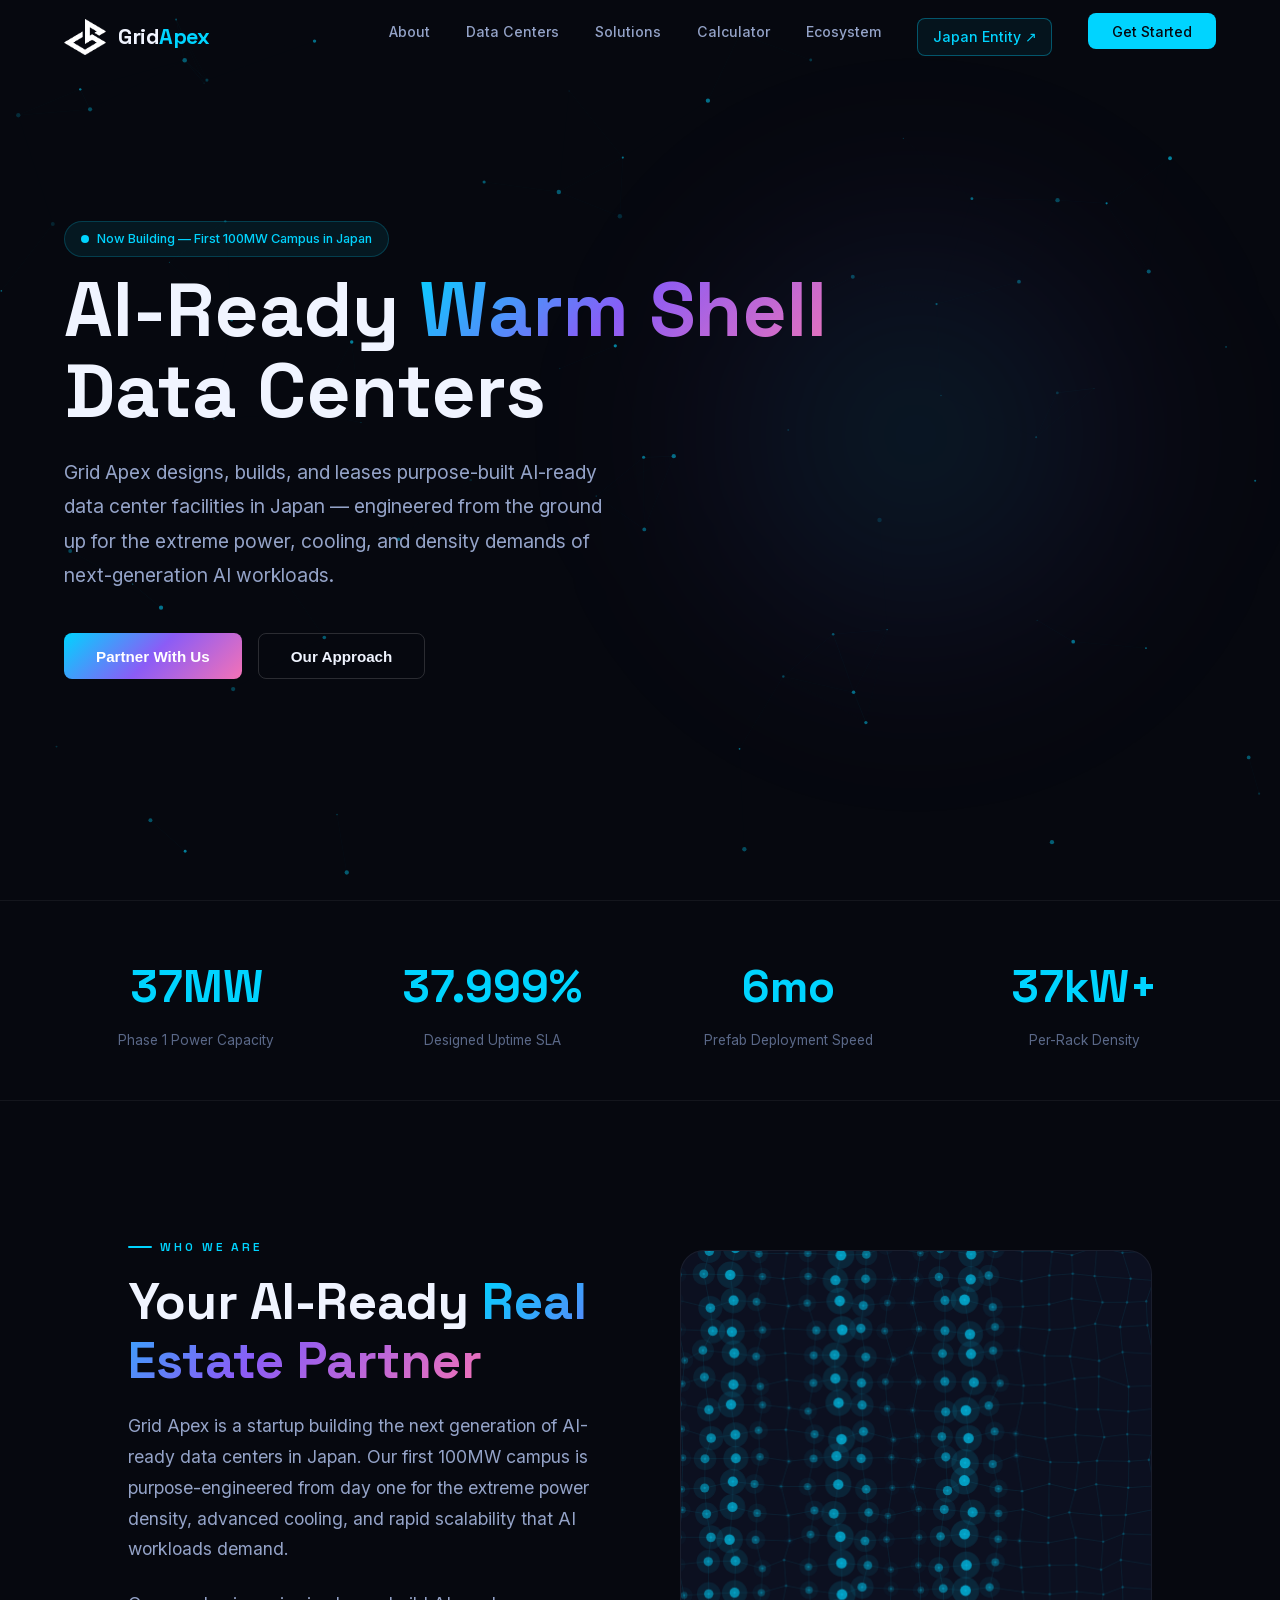
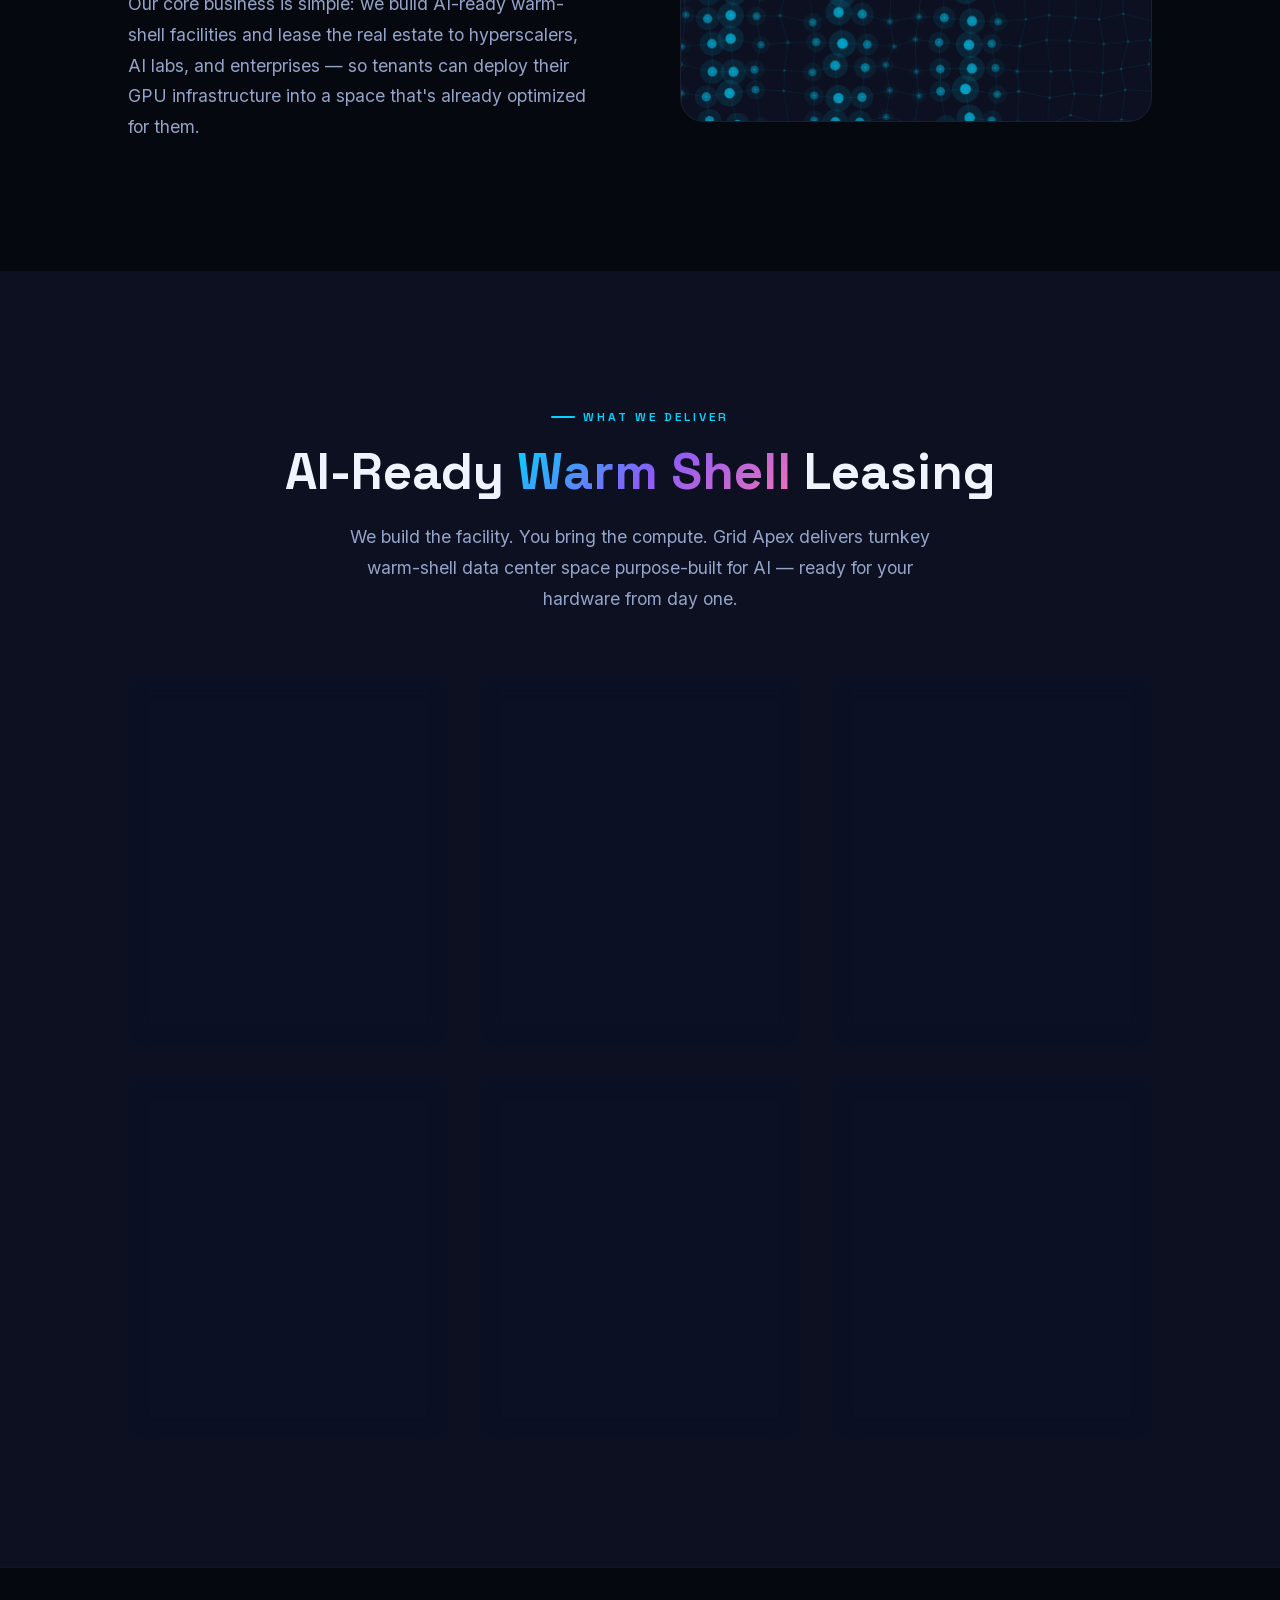
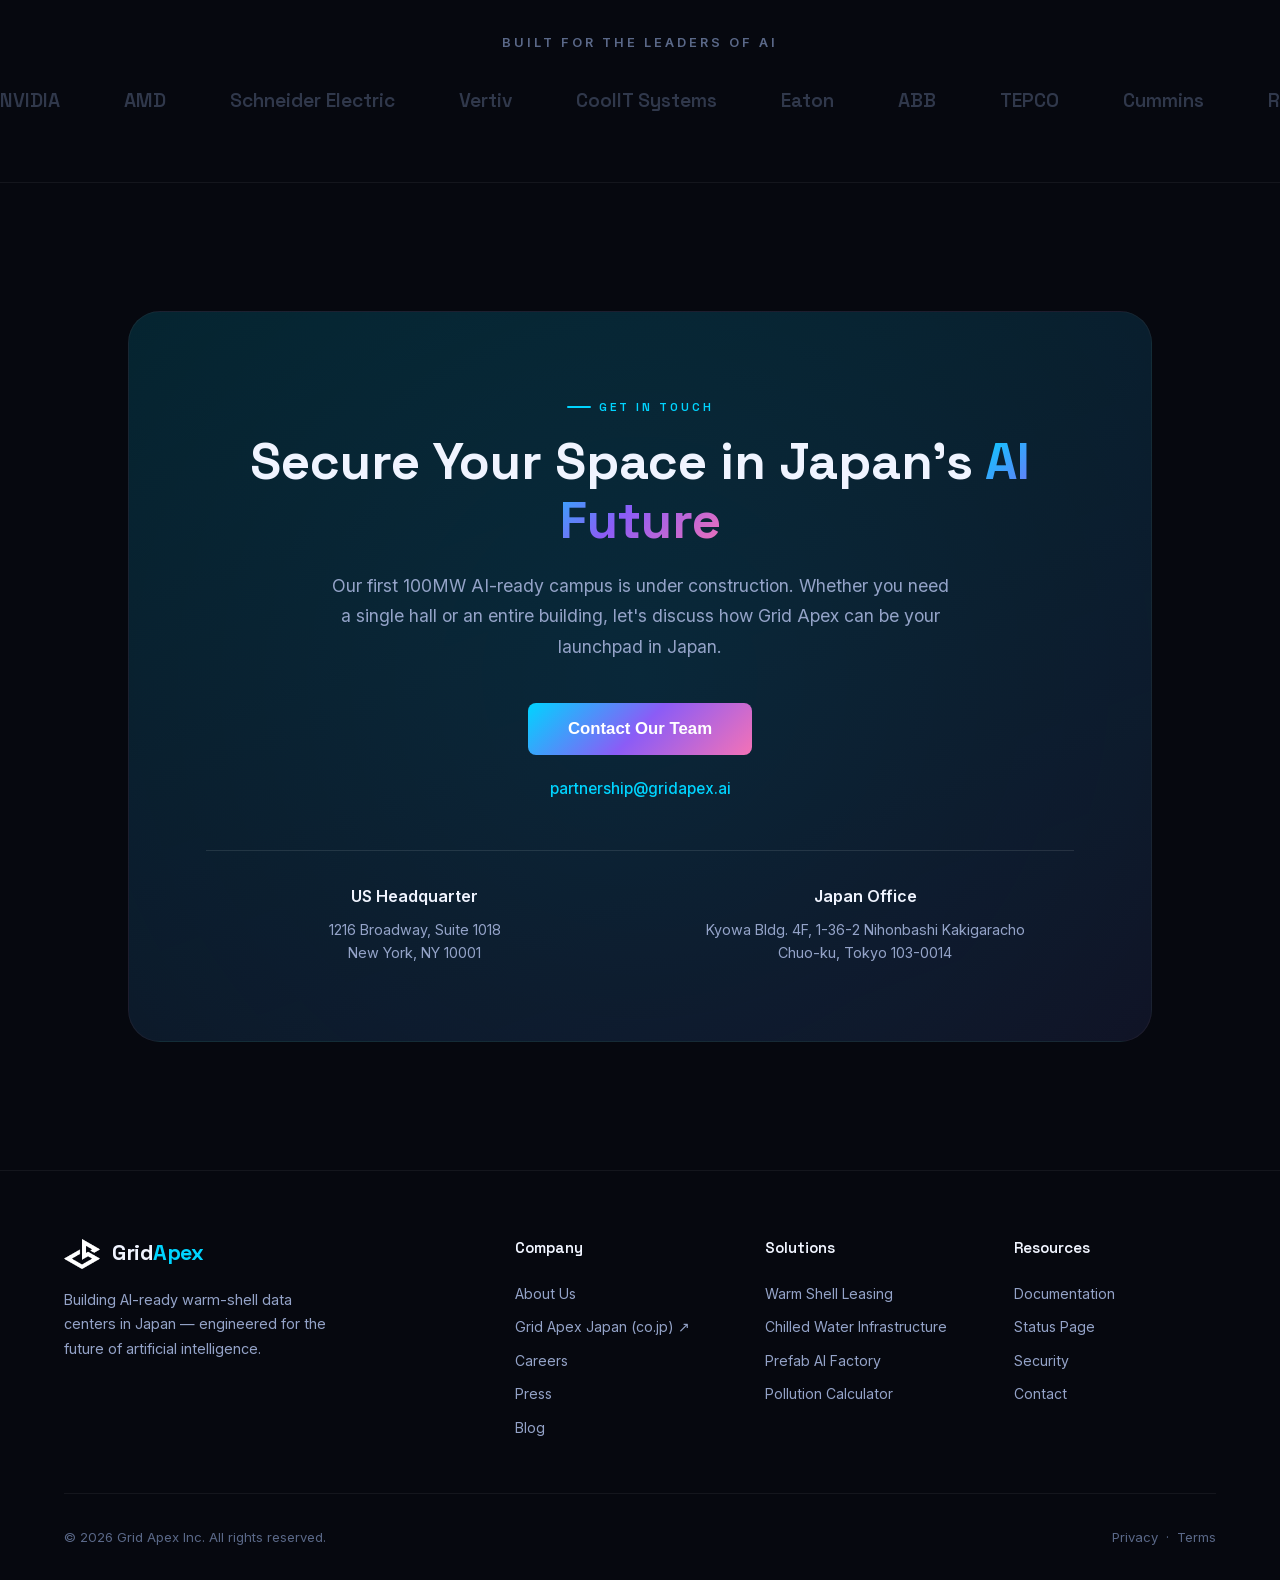
==== index.html @ 0b791514 "Add Data Center Pollution Calculator page (calculator.html) retrieved from Claude artifact" ====
<!DOCTYPE html>
<html lang="en">
<head>
  <meta charset="UTF-8" />
  <meta name="viewport" content="width=device-width, initial-scale=1.0" />
  <title>Grid Apex — AI-Ready Data Center Infrastructure in Japan</title>
  <meta name="description" content="Grid Apex builds AI-ready warm-shell data centers in Japan, delivering turnkey 100MW facilities with chilled water loops, prefab AI containers, and green energy for the next wave of artificial intelligence." />
  <meta name="keywords" content="AI data center, warm shell, data center leasing, Japan data center, chilled water loops, prefab AI containers, green energy, GPU infrastructure" />
  <link rel="icon" href="assets/logo.png" type="image/png" />
  <link rel="stylesheet" href="styles.css?v=1.8" />
</head>
<body>

<!-- Animated particle background -->
<canvas id="bg-canvas"></canvas>

<div class="page-wrapper">

  <!-- ====== NAVBAR ====== -->
  <nav class="navbar" id="navbar">
    <div class="container">
      <a href="#" class="nav-brand">
        <img src="assets/logo.png" alt="Grid Apex Logo" />
        <span class="nav-brand-text">Grid<span>Apex</span></span>
      </a>
      <ul class="nav-links" id="navLinks">
        <li><a href="#about" data-i18n="nav.about">About</a></li>
        <li><a href="datacenters.html" data-i18n="nav.datacenters">Data Centers</a></li>
        <li><a href="solutions.html" data-i18n="nav.solutions">Solutions</a></li>
        <li><a href="calculator.html" data-i18n="nav.calculator">Calculator</a></li>
        <li><a href="#partners" data-i18n="nav.ecosystem">Ecosystem</a></li>
        <li><a href="https://gridapex.co.jp" target="_blank" rel="noopener noreferrer" class="nav-sub-link" data-i18n="nav.japansite">Japan Entity ↗</a></li>
        <li><a href="#contact" class="nav-cta" data-i18n="nav.cta">Get Started</a></li>
      </ul>


      <button class="burger" id="burger" aria-label="Toggle navigation">
        <span></span><span></span><span></span>
      </button>
    </div>
  </nav>

  <!-- ====== HERO ====== -->
  <section class="hero" id="hero">
    <div class="hero-content">
      <a href="datacenters.html" class="hero-badge" style="text-decoration: none;">
        <span class="pulse"></span>
        <span data-i18n="hero.badge">Now Building — First 100MW Campus in Japan</span>
      </a>
      <div class="badge-slideout">
        <div class="badge-slideout-inner">
          <img src="assets/mie-campus.jpg" alt="Grid Apex Campus — MIE, Japan" />
          <span class="badge-popup-label">MIE, Japan</span>
        </div>
      </div>
      <h1 data-i18n-html="hero.title">AI-Ready <span class="gradient-text">Warm Shell</span> Data Centers</h1>
      <p data-i18n="hero.subtitle">Grid Apex designs, builds, and leases purpose-built AI-ready data center facilities in Japan — engineered from the ground up for the extreme power, cooling, and density demands of next-generation AI workloads.</p>
      <div class="hero-actions">
        <button class="btn-primary" data-i18n="hero.cta1" onclick="document.getElementById('contact').scrollIntoView({behavior:'smooth'})">Partner With Us</button>
        <button class="btn-outline" data-i18n="hero.cta2" onclick="window.location.href='solutions.html'">Our Approach</button>
      </div>
    </div>
    <div class="hero-glow"></div>
  </section>

  <!-- ====== STATS ====== -->
  <section class="stats-bar">
    <div class="container">
      <div class="stat-item reveal">
        <div class="stat-number" data-target="100" data-suffix="MW">0</div>
        <div class="stat-label" data-i18n="stats.power.label">Phase 1 Power Capacity</div>
      </div>
      <div class="stat-item reveal">
        <div class="stat-number" data-target="99" data-suffix=".999%">0</div>
        <div class="stat-label" data-i18n="stats.uptime.label">Designed Uptime SLA</div>
      </div>
      <div class="stat-item reveal">
        <div class="stat-number" data-target="6" data-suffix="mo">0</div>
        <div class="stat-label" data-i18n="stats.deploy.label">Prefab Deployment Speed</div>
      </div>
      <div class="stat-item reveal">
        <div class="stat-number" data-target="100" data-suffix="kW+">0</div>
        <div class="stat-label" data-i18n="stats.density.label">Per-Rack Density</div>
      </div>
    </div>
  </section>

  <!-- ====== ABOUT ====== -->
  <section class="about" id="about">
    <div class="container">
      <div class="about-text reveal">
        <span class="section-label" data-i18n="about.label">Who We Are</span>
        <h2 class="section-title" data-i18n-html="about.title">Your AI-Ready <span class="gradient-text">Real Estate Partner</span></h2>
        <p class="section-subtitle" style="margin-bottom:1.5rem;" data-i18n="about.p1">
          Grid Apex is a startup building the next generation of AI-ready data centers in Japan. Our first 100MW campus is purpose-engineered from day one for the extreme power density, advanced cooling, and rapid scalability that AI workloads demand.
        </p>
        <p class="section-subtitle" data-i18n="about.p2">
          Our core business is simple: we build AI-ready warm-shell facilities and lease the real estate to hyperscalers, AI labs, and enterprises — so tenants can deploy their GPU infrastructure into a space that's already optimized for them.
        </p>
      </div>
      <div class="about-visual reveal">
        <div class="about-grid-animation">
          <canvas id="gridCanvas"></canvas>
        </div>
      </div>
    </div>
  </section>

  <!-- ====== SOLUTIONS ====== -->
  <section class="solutions" id="solutions">
    <div class="container">
      <div class="solutions-header reveal">
        <span class="section-label" data-i18n="sol.label">What We Deliver</span>
        <h2 class="section-title" data-i18n-html="sol.title">AI-Ready <span class="gradient-text">Warm Shell</span> Leasing</h2>
        <p class="section-subtitle" data-i18n="sol.subtitle">We build the facility. You bring the compute. Grid Apex delivers turnkey warm-shell data center space purpose-built for AI — ready for your hardware from day one.</p>
      </div>
      <div class="solutions-grid">

        <div class="sol-card reveal">
          <div class="sol-icon">🏗️</div>
          <h3 data-i18n="sol1.title">AI-Ready Warm Shell</h3>
          <p data-i18n="sol1.desc">Fully built-out data center shells with high-density power, structural reinforcement, and cooling infrastructure pre-installed — ready for tenant fit-out with GPU racks and networking on move-in.</p>
        </div>

        <div class="sol-card reveal">
          <div class="sol-icon purple">❄️</div>
          <h3 data-i18n="sol2.title">Chilled Water Infrastructure</h3>
          <p data-i18n="sol2.desc">High-capacity facility chillers and chilled water loops engineered to support tenant-installed liquid cooling systems up to 300 kW per rack.</p>
        </div>

        <div class="sol-card reveal">
          <div class="sol-icon emerald">📦</div>
          <h3 data-i18n="sol3.title">Prefab AI Factory</h3>
          <p data-i18n="sol3.desc">Modular, factory-built AI computing pods that arrive pre-wired and pre-cooled — dramatically compressing deployment timelines from 18 months to as little as 6 months.</p>
        </div>

        <div class="sol-card reveal">
          <div class="sol-icon hot">🔋</div>
          <h3 data-i18n="sol4.title">Green Energy & Storage</h3>
          <p data-i18n="sol4.desc">On-site renewable energy generation paired with grid-scale battery storage systems, reducing grid dependency and delivering sustainable power for energy-intensive AI workloads.</p>
        </div>

        <div class="sol-card reveal">
          <div class="sol-icon blue">⚡</div>
          <h3 data-i18n="sol5.title">100MW Power Campus</h3>
          <p data-i18n="sol5.desc">Our first campus in Japan is engineered for 100MW full load capacity with redundant utility feeds, on-site generation, and the electrical backbone to support massive GPU deployments.</p>
        </div>

        <div class="sol-card reveal">
          <div class="sol-icon">🤝</div>
          <h3 data-i18n="sol6.title">Flexible Lease Terms</h3>
          <p data-i18n="sol6.desc">Custom lease structures from single halls to full campus builds, with scalable power increments — allowing tenants to grow from initial deployment to full-scale AI operations.</p>
        </div>

      </div>
    </div>
  </section>

  <!-- ====== PARTNERS ====== -->
  <section class="partners" id="partners">
    <div class="partners-title" data-i18n="partners.title">Built for the Leaders of AI</div>
    <div class="partners-track" id="partnersTrack">
      <span class="partner-logo">NVIDIA</span>
      <span class="partner-logo">AMD</span>
      <span class="partner-logo">Schneider Electric</span>
      <span class="partner-logo">Vertiv</span>
      <span class="partner-logo">CoolIT Systems</span>
      <span class="partner-logo">Eaton</span>
      <span class="partner-logo">ABB</span>
      <span class="partner-logo">TEPCO</span>
      <span class="partner-logo">Cummins</span>
      <span class="partner-logo">Rittal</span>
      <!-- duplicated for seamless marquee -->
      <span class="partner-logo">NVIDIA</span>
      <span class="partner-logo">AMD</span>
      <span class="partner-logo">Schneider Electric</span>
      <span class="partner-logo">Vertiv</span>
      <span class="partner-logo">CoolIT Systems</span>
      <span class="partner-logo">Eaton</span>
      <span class="partner-logo">ABB</span>
      <span class="partner-logo">TEPCO</span>
      <span class="partner-logo">Cummins</span>
      <span class="partner-logo">Rittal</span>
    </div>
  </section>

  <!-- ====== CTA ====== -->
  <section class="cta-section" id="contact">
    <div class="container">
      <div class="cta-box reveal">
        <span class="section-label" style="justify-content:center;" data-i18n="cta.label">Get in Touch</span>
        <h2 class="section-title" data-i18n-html="cta.title">Secure Your Space in Japan's <span class="gradient-text">AI Future</span></h2>
        <p class="section-subtitle" data-i18n="cta.subtitle">Our first 100MW AI-ready campus is under construction. Whether you need a single hall or an entire building, let's discuss how Grid Apex can be your launchpad in Japan.</p>
        <button class="btn-primary" data-i18n="cta.button" onclick="window.location.href='mailto:partnership@gridapex.ai'">Contact Our Team</button>
        <p style="margin-top:1.25rem;position:relative;"><a href="mailto:partnership@gridapex.ai" style="color:var(--accent-cyan);font-size:.95rem;font-weight:500;transition:opacity .3s;" onmouseover="this.style.opacity='0.7'" onmouseout="this.style.opacity='1'">partnership@gridapex.ai</a></p>
        
        <div style="margin-top: 3rem; display: flex; flex-wrap: wrap; justify-content: center; gap: 2rem; border-top: 1px solid rgba(255,255,255,0.1); padding-top: 2rem; position: relative;">
          <div style="flex: 1; min-width: 250px; text-align: center;">
            <h4 style="color: var(--text-primary); font-size: 1rem; margin-bottom: 0.5rem; font-weight: 600;">US Headquarter</h4>
            <p style="color: var(--text-secondary); font-size: 0.9rem; line-height: 1.6;">1216 Broadway, Suite 1018<br>New York, NY 10001</p>
          </div>
          <div style="flex: 1; min-width: 250px; text-align: center;">
            <h4 style="color: var(--text-primary); font-size: 1rem; margin-bottom: 0.5rem; font-weight: 600;">Japan Office</h4>
            <p style="color: var(--text-secondary); font-size: 0.9rem; line-height: 1.6;">Kyowa Bldg. 4F, 1-36-2 Nihonbashi Kakigaracho<br>Chuo-ku, Tokyo 103-0014</p>
          </div>
        </div>
      </div>
    </div>
  </section>

  <!-- ====== FOOTER ====== -->
  <footer class="footer">
    <div class="container">
      <div class="footer-grid">
        <div class="footer-brand">
          <a href="#" class="nav-brand">
            <img src="assets/logo.png" alt="Grid Apex" style="width:36px;height:36px;" />
            <span class="nav-brand-text">Grid<span>Apex</span></span>
          </a>
          <p data-i18n="footer.desc">Building AI-ready warm-shell data centers in Japan — engineered for the future of artificial intelligence.</p>
        </div>
        <div class="footer-col">
          <h4 data-i18n="footer.company">Company</h4>
          <a href="#about" data-i18n="footer.about">About Us</a>
          <a href="https://gridapex.co.jp" target="_blank" rel="noopener noreferrer" data-i18n="footer.japansite">Grid Apex Japan (co.jp) ↗</a>
          <a href="#" data-i18n="footer.careers">Careers</a>
          <a href="#" data-i18n="footer.press">Press</a>
          <a href="#" data-i18n="footer.blog">Blog</a>
        </div>
        <div class="footer-col">
          <h4 data-i18n="footer.solutions">Solutions</h4>
          <a href="solutions.html" data-i18n="footer.sol1">Warm Shell Leasing</a>
          <a href="solutions.html" data-i18n="footer.sol2">Chilled Water Infrastructure</a>
          <a href="solutions.html" data-i18n="footer.sol3">Prefab AI Factory</a>
          <a href="calculator.html" data-i18n="footer.calc">Pollution Calculator</a>
        </div>
        <div class="footer-col">
          <h4 data-i18n="footer.resources">Resources</h4>
          <a href="#" data-i18n="footer.docs">Documentation</a>
          <a href="#" data-i18n="footer.status">Status Page</a>
          <a href="#" data-i18n="footer.security">Security</a>
          <a href="#contact" data-i18n="footer.contact">Contact</a>
        </div>
      </div>
      <div class="footer-bottom">
        <span data-i18n="footer.copyright">&copy; 2026 Grid Apex Inc. All rights reserved.</span>
        <span>
          <a href="#" data-i18n="footer.privacy">Privacy</a> &nbsp;·&nbsp; <a href="#" data-i18n="footer.terms">Terms</a>
        </span>
      </div>
    </div>
  </footer>

</div><!-- /.page-wrapper -->


<script src="main.js"></script>
</body>
</html>
---- styles.css ----
/* ========================================
   Grid Apex — Design System & Styles
   ======================================== */

/* ---------- Google Fonts ---------- */
@import url('./assets/fonts.css');

/* ---------- CSS Custom Properties ---------- */
:root {
  /* Palette */
  --bg-primary:       #06080f;
  --bg-secondary:     #0c1020;
  --bg-card:          rgba(12, 18, 40, 0.55);
  --bg-card-hover:    rgba(18, 28, 60, 0.65);
  --surface:          rgba(255, 255, 255, 0.03);

  --accent-cyan:      #00d4ff;
  --accent-blue:      #3b82f6;
  --accent-purple:    #8b5cf6;
  --accent-emerald:   #34d399;
  --accent-hot:       #f472b6;

  --grad-hero:        linear-gradient(135deg, #00d4ff 0%, #8b5cf6 50%, #f472b6 100%);
  --grad-card:        linear-gradient(160deg, rgba(0,212,255,.12) 0%, rgba(139,92,246,.08) 100%);
  --grad-glow:        radial-gradient(circle at 50% 50%, rgba(0,212,255,.25) 0%, transparent 70%);

  --text-primary:     #f0f4ff;
  --text-secondary:   #94a3c8;
  --text-dim:         #5a6888;

  --border:           rgba(255, 255, 255, 0.06);
  --border-glow:      rgba(0, 212, 255, 0.25);

  /* Typography */
  --font-body:   'Inter', -apple-system, sans-serif;
  --font-display:'Space Grotesk', 'Inter', sans-serif;

  /* Spacing */
  --section-pad: clamp(4rem, 10vw, 8rem) clamp(1.5rem, 5vw, 6rem);

  /* Radius */
  --radius-sm:  8px;
  --radius-md:  14px;
  --radius-lg:  24px;
  --radius-xl:  32px;

  /* Transitions */
  --ease-out: cubic-bezier(0.22, 1, 0.36, 1);
}

/* ---------- Reset ---------- */
*, *::before, *::after { box-sizing: border-box; margin: 0; padding: 0; }
html { scroll-behavior: smooth; -webkit-font-smoothing: antialiased; }
body {
  font-family: var(--font-body);
  background: var(--bg-primary);
  color: var(--text-primary);
  line-height: 1.7;
}
a { text-decoration: none; color: inherit; }
ul { list-style: none; }
img { max-width: 100%; display: block; }

/* ---------- Utility ---------- */
.container { max-width: 1280px; margin: 0 auto; width: 100%; }
.section-label {
  font-family: var(--font-display);
  font-size: .75rem;
  font-weight: 600;
  text-transform: uppercase;
  letter-spacing: 3px;
  color: var(--accent-cyan);
  margin-bottom: 1rem;
  display: inline-flex;
  align-items: center;
  gap: .5rem;
}
.section-label::before {
  content: '';
  width: 24px;
  height: 2px;
  background: var(--accent-cyan);
  border-radius: 2px;
}
.section-title {
  font-family: var(--font-display);
  font-size: clamp(2rem, 4vw, 3.5rem);
  font-weight: 700;
  line-height: 1.15;
  margin-bottom: 1.25rem;
}
.section-subtitle {
  font-size: 1.1rem;
  color: var(--text-secondary);
  max-width: 620px;
  line-height: 1.75;
}
.gradient-text {
  background: var(--grad-hero);
  -webkit-background-clip: text;
  -webkit-text-fill-color: transparent;
  background-clip: text;
}
.gradient-text-purple {
  background: linear-gradient(135deg, var(--accent-purple) 0%, var(--accent-hot) 100%);
  -webkit-background-clip: text;
  -webkit-text-fill-color: transparent;
  background-clip: text;
}

/* ---------- Animated Background ---------- */
#bg-canvas {
  position: fixed;
  inset: 0;
  z-index: 0;
  pointer-events: none;
}
.page-wrapper {
  position: relative;
  z-index: 1;
}

/* ---------- Header / Navbar ---------- */
.navbar {
  position: fixed;
  top: 0;
  left: 0;
  width: 100%;
  z-index: 1000;
  padding: 1rem 0;
  transition: background .4s var(--ease-out), box-shadow .4s var(--ease-out);
}
.navbar.scrolled {
  background: rgba(6, 8, 15, 0.85);
  backdrop-filter: blur(20px) saturate(1.4);
  -webkit-backdrop-filter: blur(20px) saturate(1.4);
  box-shadow: 0 1px 0 var(--border);
}
.navbar .container {
  display: flex;
  align-items: center;
  justify-content: space-between;
  padding: 0 clamp(1.5rem, 5vw, 6rem);
}
.nav-brand {
  display: flex;
  align-items: center;
  gap: .75rem;
}
.nav-brand img {
  width: 42px;
  height: 42px;
  object-fit: contain;
}
.nav-brand-text {
  font-family: var(--font-display);
  font-weight: 700;
  font-size: 1.35rem;
  letter-spacing: -.5px;
}
.nav-brand-text span {
  color: var(--accent-cyan);
}
.nav-links {
  display: flex;
  gap: 2.25rem;
}
.nav-links a {
  font-size: .88rem;
  font-weight: 500;
  color: var(--text-secondary);
  transition: color .3s;
  position: relative;
}
.nav-links a::after {
  content: '';
  position: absolute;
  bottom: -4px;
  left: 0;
  width: 0;
  height: 2px;
  background: var(--accent-cyan);
  transition: width .3s var(--ease-out);
}
.nav-links a:hover { color: var(--text-primary); }
.nav-links a:hover::after { width: 100%; }
.nav-cta {
  padding: .6rem 1.5rem;
  border-radius: var(--radius-sm);
  background: var(--accent-cyan);
  color: #06080f !important;
  font-weight: 600;
  font-size: .88rem;
  transition: transform .25s var(--ease-out), box-shadow .25s;
}
.nav-cta:hover {
  transform: translateY(-2px);
  box-shadow: 0 4px 24px rgba(0, 212, 255, .35);
}
.nav-cta::after { display: none !important; }

.nav-sub-link {
  display: inline-flex;
  align-items: center;
  gap: .35rem;
  padding: .4rem .9rem;
  border-radius: var(--radius-sm);
  border: 1px solid rgba(0, 212, 255, .35);
  background: rgba(0, 212, 255, .06);
  color: var(--accent-cyan) !important;
  font-weight: 600;
  font-size: .84rem;
  transition: all .25s var(--ease-out);
}
.nav-sub-link:hover {
  background: rgba(0, 212, 255, .18);
  border-color: var(--accent-cyan);
  color: #ffffff !important;
  box-shadow: 0 0 16px rgba(0, 212, 255, .25);
  transform: translateY(-1px);
}
.nav-sub-link::after { display: none !important; }

/* Language Switcher */
.lang-switcher {
  position: relative;
  margin-left: .5rem;
}
.lang-current {
  display: flex;
  align-items: center;
  gap: .4rem;
  padding: .45rem .8rem;
  border-radius: var(--radius-sm);
  background: rgba(255, 255, 255, .05);
  border: 1px solid rgba(255, 255, 255, .1);
  color: var(--text-secondary);
  font-family: var(--font-display);
  font-size: .8rem;
  font-weight: 600;
  cursor: pointer;
  transition: border-color .3s, background .3s, color .3s;
  letter-spacing: .5px;
}
.lang-current:hover {
  border-color: var(--accent-cyan);
  color: var(--text-primary);
  background: rgba(0, 212, 255, .06);
}
.lang-current .chevron {
  transition: transform .3s var(--ease-out);
}
.lang-switcher.open .lang-current .chevron {
  transform: rotate(180deg);
}
.lang-dropdown {
  position: absolute;
  top: calc(100% + 8px);
  right: 0;
  min-width: 150px;
  padding: .4rem;
  background: rgba(12, 18, 40, 0.92);
  backdrop-filter: blur(20px) saturate(1.4);
  -webkit-backdrop-filter: blur(20px) saturate(1.4);
  border: 1px solid rgba(255, 255, 255, .08);
  border-radius: var(--radius-md);
  box-shadow: 0 12px 40px rgba(0, 0, 0, .5);
  opacity: 0;
  visibility: hidden;
  transform: translateY(-8px);
  transition: opacity .25s var(--ease-out), transform .25s var(--ease-out), visibility .25s;
  z-index: 1001;
}
.lang-switcher.open .lang-dropdown {
  opacity: 1;
  visibility: visible;
  transform: translateY(0);
}
.lang-option {
  display: flex;
  align-items: center;
  gap: .6rem;
  width: 100%;
  padding: .55rem .8rem;
  border: none;
  background: transparent;
  color: var(--text-secondary);
  font-family: var(--font-body);
  font-size: .85rem;
  font-weight: 500;
  cursor: pointer;
  border-radius: var(--radius-sm);
  transition: background .2s, color .2s;
}
.lang-option:hover {
  background: rgba(0, 212, 255, .08);
  color: var(--text-primary);
}
.lang-option.active {
  color: var(--accent-cyan);
  background: rgba(0, 212, 255, .06);
}
.lang-flag {
  font-size: 1.1rem;
  line-height: 1;
}

/* Mobile burger */
.burger {
  display: none;
  flex-direction: column;
  gap: 5px;
  cursor: pointer;
  background: none;
  border: none;
}
.burger span {
  width: 24px;
  height: 2px;
  background: var(--text-primary);
  border-radius: 2px;
  transition: .3s;
}

/* ---------- Hero ---------- */
.hero {
  min-height: 100vh;
  display: flex;
  align-items: center;
  padding: var(--section-pad);
  position: relative;
}
.hero-content {
  max-width: 780px;
}
.hero-badge {
  display: inline-flex;
  align-items: center;
  gap: .5rem;
  padding: .4rem 1rem;
  background: rgba(0, 212, 255, .08);
  border: 1px solid rgba(0, 212, 255, .2);
  border-radius: 999px;
  font-size: .8rem;
  font-weight: 500;
  color: var(--accent-cyan);
  margin-bottom: .75rem;
  animation: fadeInUp .8s var(--ease-out) both;
  cursor: pointer;
}
.hero-badge-large {
  padding: 1rem 2rem;
  font-size: 1.1rem;
  font-weight: 700;
  gap: .75rem;
  margin-bottom: 0;
  box-shadow: 0 0 32px rgba(0, 212, 255, .18), 0 4px 24px rgba(0,0,0,.3);
  transition: box-shadow .3s, transform .2s;
  white-space: nowrap;
}
.hero-badge-large:hover {
  box-shadow: 0 0 52px rgba(0, 212, 255, .35), 0 8px 32px rgba(0,0,0,.4);
  transform: translateY(-2px);
}
.hero-badge-large .pulse {
  width: 12px;
  height: 12px;
}
.hero-badge .pulse {
  width: 8px;
  height: 8px;
  background: var(--accent-cyan);
  border-radius: 50%;
  animation: pulse 2s infinite;
}

/* Badge slide-out — campus image */
.badge-slideout {
  max-height: 0;
  overflow: hidden;
  transition: max-height .5s var(--ease-out), margin .5s var(--ease-out);
  margin-bottom: 0;
}
.hero-badge:hover + .badge-slideout,
.hero-badge-large:hover + .badge-slideout,
.badge-slideout:hover {
  max-height: 300px;
  margin-bottom: 1.5rem;
}
.badge-slideout-inner {
  width: 380px;
  border-radius: var(--radius-lg);
  overflow: hidden;
  background: rgba(12, 18, 40, 0.92);
  border: 1px solid rgba(0, 212, 255, .2);
  box-shadow: 0 16px 48px rgba(0, 0, 0, .5), 0 0 24px rgba(0, 212, 255, .06);
  margin-top: .75rem;
}
.badge-slideout-inner img {
  width: 100%;
  height: 200px;
  object-fit: cover;
  display: block;
}
.badge-popup-label {
  display: flex;
  align-items: center;
  gap: .5rem;
  padding: .75rem 1rem;
  font-family: var(--font-display);
  font-size: .9rem;
  font-weight: 600;
  color: var(--text-primary);
  letter-spacing: .5px;
}
.badge-popup-label::before {
  content: '📍';
  font-size: 1rem;
}
.hero h1 {
  font-family: var(--font-display);
  font-size: clamp(2.75rem, 6vw, 5.5rem);
  font-weight: 800;
  line-height: 1.05;
  margin-bottom: 1.5rem;
  animation: fadeInUp .8s .15s var(--ease-out) both;
}
.hero p {
  font-size: clamp(1.05rem, 1.5vw, 1.25rem);
  color: var(--text-secondary);
  max-width: 560px;
  line-height: 1.8;
  margin-bottom: 2.5rem;
  animation: fadeInUp .8s .3s var(--ease-out) both;
}
.hero-actions {
  display: flex;
  gap: 1rem;
  flex-wrap: wrap;
  animation: fadeInUp .8s .45s var(--ease-out) both;
}
.btn-primary {
  padding: .85rem 2rem;
  border-radius: var(--radius-sm);
  background: var(--grad-hero);
  color: #fff;
  font-weight: 600;
  font-size: .95rem;
  border: none;
  cursor: pointer;
  transition: transform .25s var(--ease-out), box-shadow .25s;
}
.btn-primary:hover {
  transform: translateY(-3px);
  box-shadow: 0 8px 30px rgba(0, 212, 255, .3);
}
.btn-outline {
  padding: .85rem 2rem;
  border-radius: var(--radius-sm);
  background: transparent;
  border: 1px solid rgba(255,255,255,.15);
  color: var(--text-primary);
  font-weight: 600;
  font-size: .95rem;
  cursor: pointer;
  transition: border-color .3s, background .3s, transform .25s var(--ease-out);
}
.btn-outline:hover {
  border-color: var(--accent-cyan);
  background: rgba(0, 212, 255, .06);
  transform: translateY(-3px);
}

/* Hero glow orbs */
.hero-glow {
  position: absolute;
  top: 15%;
  right: 5%;
  width: 600px;
  height: 600px;
  background: radial-gradient(circle, rgba(0,212,255,.12) 0%, rgba(139,92,246,.06) 40%, transparent 70%);
  border-radius: 50%;
  filter: blur(80px);
  animation: float 8s ease-in-out infinite;
  pointer-events: none;
}

/* ---------- Stats Ticker ---------- */
.stats-bar {
  padding: 3rem 0;
  border-top: 1px solid var(--border);
  border-bottom: 1px solid var(--border);
}
.stats-bar .container {
  display: grid;
  grid-template-columns: repeat(4, 1fr);
  gap: 2rem;
  padding: 0 clamp(1.5rem, 5vw, 6rem);
}
.stat-item {
  text-align: center;
}
.stat-number {
  font-family: var(--font-display);
  font-size: clamp(2rem, 3.5vw, 3rem);
  font-weight: 700;
  color: var(--accent-cyan);
}
.stat-label {
  font-size: .85rem;
  color: var(--text-dim);
  margin-top: .25rem;
}

/* ---------- Section: About ---------- */
.about {
  padding: var(--section-pad);
}
.about .container {
  display: grid;
  grid-template-columns: 1fr 1fr;
  gap: 5rem;
  align-items: center;
  padding: 0 clamp(1.5rem, 5vw, 6rem);
}
.about-visual {
  position: relative;
  width: 100%;
  aspect-ratio: 1;
  max-width: 520px;
}
.about-grid-animation {
  width: 100%;
  height: 100%;
  position: relative;
  border-radius: var(--radius-lg);
  overflow: hidden;
  background: var(--bg-secondary);
  border: 1px solid var(--border);
}
.about-grid-animation canvas {
  width: 100%;
  height: 100%;
}

/* ---------- Section: Solutions ---------- */
.solutions {
  padding: var(--section-pad);
  background: var(--bg-secondary);
}
.solutions .container {
  padding: 0 clamp(1.5rem, 5vw, 6rem);
}
.solutions-header {
  text-align: center;
  margin-bottom: 4rem;
}
.solutions-header .section-subtitle {
  margin: 0 auto;
}
.solutions-grid {
  display: grid;
  grid-template-columns: repeat(3, 1fr);
  gap: 2rem;
}
.sol-card {
  background: var(--bg-card);
  border: 1px solid var(--border);
  border-radius: var(--radius-lg);
  padding: 2.5rem 2rem;
  backdrop-filter: blur(12px);
  transition: transform .4s var(--ease-out), border-color .4s, box-shadow .4s;
  position: relative;
  overflow: hidden;
}
.sol-card::before {
  content: '';
  position: absolute;
  top: 0;
  left: 0;
  width: 100%;
  height: 3px;
  background: var(--grad-hero);
  transform: scaleX(0);
  transform-origin: left;
  transition: transform .4s var(--ease-out);
}
.sol-card:hover {
  transform: translateY(-6px);
  border-color: var(--border-glow);
  box-shadow: 0 16px 48px rgba(0, 0, 0, .4), 0 0 40px rgba(0, 212, 255, .06);
}
.sol-card:hover::before { transform: scaleX(1); }
.sol-icon {
  width: 56px;
  height: 56px;
  border-radius: var(--radius-md);
  display: grid;
  place-items: center;
  font-size: 1.5rem;
  margin-bottom: 1.5rem;
  background: rgba(0, 212, 255, .08);
  border: 1px solid rgba(0, 212, 255, .15);
  color: var(--accent-cyan);
}
.sol-card h3 {
  font-family: var(--font-display);
  font-size: 1.25rem;
  font-weight: 600;
  margin-bottom: .75rem;
}
.sol-card p {
  color: var(--text-secondary);
  font-size: .93rem;
  line-height: 1.7;
}

/* icon colour variants */
.sol-icon.purple { background: rgba(139,92,246,.1); border-color: rgba(139,92,246,.2); color: var(--accent-purple); }
.sol-icon.emerald { background: rgba(52,211,153,.1); border-color: rgba(52,211,153,.2); color: var(--accent-emerald); }
.sol-icon.hot { background: rgba(244,114,182,.1); border-color: rgba(244,114,182,.2); color: var(--accent-hot); }
.sol-icon.blue { background: rgba(59,130,246,.1); border-color: rgba(59,130,246,.2); color: var(--accent-blue); }

/* ---------- Section: Infrastructure ---------- */
.infrastructure {
  padding: var(--section-pad);
}
.infrastructure .container {
  padding: 0 clamp(1.5rem, 5vw, 6rem);
}
.infra-header {
  text-align: center;
  margin-bottom: 4rem;
}
.infra-header .section-subtitle { margin: 0 auto; }
.infra-timeline {
  display: grid;
  grid-template-columns: 1fr 1fr;
  gap: 3rem;
}
.infra-item {
  background: var(--bg-card);
  border: 1px solid var(--border);
  border-radius: var(--radius-lg);
  padding: 2.5rem;
  position: relative;
  transition: border-color .4s, transform .4s var(--ease-out);
}
.infra-item:hover {
  border-color: var(--border-glow);
  transform: translateY(-4px);
}
.infra-number {
  font-family: var(--font-display);
  font-size: 3rem;
  font-weight: 800;
  color: rgba(0, 212, 255, .12);
  position: absolute;
  top: 1.25rem;
  right: 1.5rem;
}
.infra-item h3 {
  font-family: var(--font-display);
  font-size: 1.2rem;
  font-weight: 600;
  margin-bottom: .75rem;
}
.infra-item p {
  color: var(--text-secondary);
  font-size: .93rem;
}

/* ---------- Section: Partners / Logos ---------- */
.partners {
  padding: 4rem 0;
  border-top: 1px solid var(--border);
  border-bottom: 1px solid var(--border);
  overflow: hidden;
}
.partners-title {
  text-align: center;
  font-size: .8rem;
  font-weight: 600;
  text-transform: uppercase;
  letter-spacing: 3px;
  color: var(--text-dim);
  margin-bottom: 2rem;
}
.partners-track {
  display: flex;
  gap: 4rem;
  animation: marquee 30s linear infinite;
  width: max-content;
}
.partner-logo {
  font-family: var(--font-display);
  font-size: 1.2rem;
  font-weight: 600;
  color: var(--text-dim);
  white-space: nowrap;
  opacity: .5;
  transition: opacity .3s;
}
.partner-logo:hover { opacity: 1; }

/* ---------- Section: CTA ---------- */
.cta-section {
  padding: var(--section-pad);
}
.cta-section .container {
  padding: 0 clamp(1.5rem, 5vw, 6rem);
}
.cta-box {
  background: var(--grad-card);
  border: 1px solid var(--border);
  border-radius: var(--radius-xl);
  padding: clamp(3rem, 6vw, 5rem);
  text-align: center;
  position: relative;
  overflow: hidden;
}
.cta-box::before {
  content: '';
  position: absolute;
  inset: -50%;
  background: var(--grad-glow);
  opacity: .35;
  pointer-events: none;
}
.cta-box .section-title { position: relative; }
.cta-box .section-subtitle { margin: 0 auto 2.5rem; position: relative; }
.cta-box .btn-primary { position: relative; font-size: 1.05rem; padding: 1rem 2.5rem; }

/* ---------- Footer ---------- */
.footer {
  padding: 4rem 0 2rem;
  border-top: 1px solid var(--border);
}
.footer .container {
  padding: 0 clamp(1.5rem, 5vw, 6rem);
}
.footer-grid {
  display: grid;
  grid-template-columns: 2fr repeat(3, 1fr);
  gap: 3rem;
  margin-bottom: 3rem;
}
.footer-brand p {
  color: var(--text-secondary);
  font-size: .9rem;
  margin-top: 1rem;
  max-width: 280px;
}
.footer-col h4 {
  font-family: var(--font-display);
  font-weight: 600;
  margin-bottom: 1rem;
  font-size: .95rem;
}
.footer-col a {
  display: block;
  font-size: .88rem;
  color: var(--text-secondary);
  padding: .3rem 0;
  transition: color .3s;
}
.footer-col a:hover { color: var(--accent-cyan); }
.footer-bottom {
  display: flex;
  justify-content: space-between;
  align-items: center;
  padding-top: 2rem;
  border-top: 1px solid var(--border);
  font-size: .82rem;
  color: var(--text-dim);
}

/* ---------- Animations ---------- */
@keyframes fadeInUp {
  from { opacity: 0; transform: translateY(30px); }
  to   { opacity: 1; transform: translateY(0); }
}
@keyframes pulse {
  0%, 100% { box-shadow: 0 0 0 0 rgba(0, 212, 255, .5); }
  50%      { box-shadow: 0 0 0 6px rgba(0, 212, 255, 0); }
}
@keyframes float {
  0%, 100% { transform: translateY(0) scale(1); }
  50%      { transform: translateY(-30px) scale(1.05); }
}
@keyframes marquee {
  0%   { transform: translateX(0); }
  100% { transform: translateX(-50%); }
}

/* Scroll reveal */
.reveal {
  opacity: 0;
  transform: translateY(40px);
  transition: opacity .8s var(--ease-out), transform .8s var(--ease-out);
}
.reveal.visible {
  opacity: 1;
  transform: translateY(0);
}

/* Nav Link Active State */
.nav-links a.active {
  color: var(--text-primary);
}
.nav-links a.active::after {
  width: 100%;
}

/* Subpage Layouts */
.subpage-hero {
  min-height: 55vh;
  display: flex;
  align-items: center;
  padding-top: 8rem;
  padding-bottom: 3rem;
  position: relative;
}
.spec-details-section {
  padding: var(--section-pad);
  position: relative;
}
.spec-details-section .container {
  padding: 0 clamp(1.5rem, 5vw, 6rem);
}
.spec-table-container {
  margin-top: 4rem;
  overflow-x: auto;
  border-radius: var(--radius-lg);
  border: 1px solid var(--border);
  background: var(--bg-card);
  backdrop-filter: blur(12px);
}
.spec-table {
  width: 100%;
  border-collapse: collapse;
  text-align: left;
}
.spec-table th, .spec-table td {
  padding: 1.25rem 1.5rem;
  border-bottom: 1px solid var(--border);
}
.spec-table th {
  background: rgba(255, 255, 255, 0.02);
  color: var(--accent-cyan);
  font-family: var(--font-display);
  font-weight: 600;
  text-transform: uppercase;
  font-size: 0.8rem;
  letter-spacing: 1px;
}
.spec-table tr:last-child td {
  border-bottom: none;
}
.spec-table td:first-child {
  font-weight: 600;
  color: var(--text-primary);
}
.spec-table td:last-child {
  color: var(--text-secondary);
}
.spec-table tr:hover td {
  background: rgba(255, 255, 255, 0.01);
}

/* Sub-navigation for Data Centers */
.sub-nav {
  position: sticky;
  top: 70px; /* navbar height */
  left: 0;
  width: 100%;
  background: rgba(6, 8, 15, 0.8);
  backdrop-filter: blur(16px);
  border-bottom: 1px solid var(--border);
  z-index: 99;
  padding: 0.75rem 0;
  transition: top 0.3s;
}
.sub-nav-links {
  display: flex;
  justify-content: center;
  gap: 2rem;
  padding: 0 clamp(1.5rem, 5vw, 6rem);
}
.sub-nav-link {
  font-size: 0.9rem;
  font-weight: 500;
  color: var(--text-secondary);
  transition: color 0.3s, text-shadow 0.3s;
  padding: 0.25rem 0.5rem;
}
.sub-nav-link:hover {
  color: var(--accent-cyan);
  text-shadow: 0 0 8px rgba(0, 212, 255, 0.5);
}

/* Custom Bullet List for Specifications */
.spec-list {
  list-style: none;
  padding: 0;
  margin: 0;
}
.spec-list li {
  position: relative;
  padding-left: 1.5rem;
  margin-bottom: 1rem;
  color: var(--text-secondary);
  font-size: 0.95rem;
  line-height: 1.6;
}
.spec-list li strong {
  color: var(--text-primary);
  font-weight: 600;
}
.spec-list li::before {
  content: '';
  position: absolute;
  left: 4px;
  top: 10px;
  width: 6px;
  height: 6px;
  background: var(--accent-cyan);
  border-radius: 50%;
  box-shadow: 0 0 8px var(--accent-cyan);
}
.spec-list.advantages li::before {
  background: var(--accent-purple);
  box-shadow: 0 0 8px var(--accent-purple);
}

/* Japan Map & Interactive Pinned Locations */
.japan-map-wrapper {
  position: relative;
  width: 100%;
  max-width: 900px;
  margin: 4rem auto;
  aspect-ratio: 4 / 3;
  background-image: url('assets/japan_satellite_map.png');
  background-size: cover;
  background-position: center;
  border: 1px solid var(--border);
  border-radius: var(--radius-lg);
  backdrop-filter: blur(12px);
  box-shadow: 0 24px 64px rgba(0, 0, 0, 0.4), inset 0 0 32px rgba(255, 255, 255, 0.01);
  overflow: hidden;
}
.japan-svg {
  width: 100%;
  height: 100%;
  display: block;
}
.island-path {
  fill: rgba(0, 212, 255, 0.02);
  stroke: rgba(0, 212, 255, 0.15);
  stroke-width: 1.5;
  transition: fill 0.3s var(--ease-out), stroke 0.3s;
}
.japan-map-wrapper:hover .island-path {
  stroke: rgba(0, 212, 255, 0.3);
  fill: rgba(0, 212, 255, 0.04);
}
.map-grid-overlay {
  position: absolute;
  inset: 0;
  background-image: 
    linear-gradient(rgba(0, 212, 255, 0.02) 1px, transparent 1px),
    linear-gradient(90deg, rgba(0, 212, 255, 0.02) 1px, transparent 1px);
  background-size: 40px 40px;
  pointer-events: none;
}

/* Pins & Pulse Animations */
.map-pin {
  position: absolute;
  width: 14px;
  height: 14px;
  border-radius: 50%;
  transform: translate(-50%, -50%);
  cursor: pointer;
  z-index: 10;
  transition: transform 0.25s var(--ease-out);
}
.map-pin:hover {
  transform: translate(-50%, -50%) scale(1.2);
  z-index: 99;
}
.map-pin::before {
  content: '';
  position: absolute;
  inset: -6px;
  border-radius: 50%;
  background: inherit;
  opacity: 0.4;
  transform: scale(1);
  animation: pinPulse 2.2s infinite ease-out;
}
.map-pin::after {
  content: '';
  position: absolute;
  inset: 3px;
  border-radius: 50%;
  background: #fff;
  box-shadow: 0 0 4px rgba(0, 0, 0, 0.5);
}
.map-pin.active-project {
  background: var(--accent-cyan);
  box-shadow: 0 0 12px var(--accent-cyan), 0 0 24px rgba(0, 212, 255, 0.3);
}
.map-pin.pipeline-project {
  background: var(--accent-purple);
  box-shadow: 0 0 12px var(--accent-purple), 0 0 24px rgba(139, 92, 246, 0.3);
}

@keyframes pinPulse {
  0% { transform: scale(1); opacity: 0.7; }
  100% { transform: scale(2.6); opacity: 0; }
}

/* Tooltip Cards */
.map-tooltip {
  position: absolute;
  bottom: 25px;
  left: 50%;
  transform: translateX(-50%) translateY(10px);
  width: 280px;
  background: rgba(6, 8, 15, 0.96);
  border: 1px solid var(--border);
  border-radius: var(--radius-md);
  padding: 1.25rem;
  box-shadow: 0 20px 48px rgba(0, 0, 0, 0.7), 0 0 30px rgba(0, 212, 255, 0.05);
  backdrop-filter: blur(16px);
  opacity: 0;
  pointer-events: none;
  transition: opacity 0.3s var(--ease-out), transform 0.3s var(--ease-out);
  z-index: 99;
}
.map-pin:hover .map-tooltip {
  opacity: 1;
  transform: translateX(-50%) translateY(0);
}

/* Tooltip Header */
.tooltip-header {
  display: flex;
  justify-content: space-between;
  align-items: center;
  margin-bottom: 0.75rem;
  border-bottom: 1px solid rgba(255, 255, 255, 0.08);
  padding-bottom: 0.5rem;
}
.tooltip-header h4 {
  font-family: var(--font-display);
  font-size: 1rem;
  font-weight: 600;
  color: var(--text-primary);
}
.tooltip-badge {
  font-size: 0.68rem;
  font-weight: 700;
  text-transform: uppercase;
  letter-spacing: 0.5px;
  padding: 0.15rem 0.4rem;
  border-radius: 4px;
  background: rgba(0, 212, 255, 0.1);
  color: var(--accent-cyan);
  border: 1px solid rgba(0, 212, 255, 0.15);
}
.tooltip-badge.pipeline {
  background: rgba(139, 92, 246, 0.1);
  color: var(--accent-purple);
  border: 1px solid rgba(139, 92, 246, 0.15);
}

/* Tooltip Content */
.tooltip-body p {
  font-size: 0.8rem !important;
  color: var(--text-secondary) !important;
  line-height: 1.5 !important;
  margin-bottom: 0.35rem;
}
.tooltip-body p strong {
  color: var(--text-primary);
  font-weight: 600;
}
.tooltip-body p:last-child {
  margin-bottom: 0;
}

/* Tooltip alignment helper classes */
.map-tooltip.tooltip-bottom {
  bottom: auto;
  top: 25px;
  transform: translateX(-50%) translateY(-10px);
}
.map-pin:hover .map-tooltip.tooltip-bottom {
  transform: translateX(-50%) translateY(0);
}

.map-tooltip.tooltip-left {
  left: auto;
  right: 15px;
  transform: translateX(0) translateY(10px);
}
.map-pin:hover .map-tooltip.tooltip-left {
  transform: translateX(0) translateY(0);
}

.map-tooltip.tooltip-right {
  left: 15px;
  transform: translateX(0) translateY(10px);
}
.map-pin:hover .map-tooltip.tooltip-right {
  transform: translateX(0) translateY(0);
}

/* ================================================
   RESPONSIVE — TABLET & MOBILE
   ================================================ */

@media (max-width: 1024px) {
  .solutions-grid { grid-template-columns: repeat(2, 1fr); }
  .infra-timeline { grid-template-columns: 1fr; }
  .footer-grid { grid-template-columns: 1fr 1fr; }
  .hero-badge-panel { display: none; } /* panel was removed, keep rule for safety */
  .spec-details-grid { grid-template-columns: 1fr; }
}

@media (max-width: 768px) {
  /* ----- Navbar ----- */
  .nav-links { display: none; }
  .burger { display: flex; }
  .nav-links.active {
    display: flex;
    flex-direction: column;
    position: absolute;
    top: 100%;
    left: 0;
    width: 100%;
    background: rgba(6, 8, 15, 0.97);
    backdrop-filter: blur(20px);
    padding: 1.5rem clamp(1rem, 5vw, 3rem);
    gap: 1.25rem;
    border-bottom: 1px solid var(--border);
    z-index: 200;
  }

  /* ----- Hero ----- */
  .hero {
    padding: 6rem 1.25rem 3rem;
    min-height: auto;
    align-items: flex-start;
    padding-top: 7rem;
  }
  .hero-content { max-width: 100%; }
  .hero h1 { font-size: clamp(2rem, 9vw, 3rem); margin-bottom: 1rem; }
  .hero p { font-size: 1rem; max-width: 100%; margin-bottom: 1.75rem; }
  .hero-actions {
    flex-direction: column;
    align-items: stretch;
  }
  .hero-actions button { width: 100%; text-align: center; }
  .hero-badge { font-size: .75rem; }
  .badge-slideout-inner { width: 100%; max-width: 320px; }

  /* ----- Subpage hero ----- */
  .subpage-hero {
    min-height: 38vh;
    padding: 6rem 1.25rem 2.5rem;
  }
  .subpage-hero .hero-content h1 { font-size: clamp(1.75rem, 8vw, 2.5rem); }

  /* ----- Sub-nav (Data Centers page) ----- */
  .sub-nav .container {
    gap: .5rem;
    flex-wrap: wrap;
    justify-content: flex-start;
  }
  .sub-nav a {
    font-size: .7rem;
    padding: .4rem .65rem;
    white-space: nowrap;
  }

  /* ----- Stats bar ----- */
  .stats-bar .container { grid-template-columns: repeat(2, 1fr); gap: 1rem; }
  .stat-number { font-size: 2rem; }

  /* ----- Section padding ----- */
  section { padding: 3rem 1.25rem; }
  .container { padding: 0 1.25rem; }
  .section-title { font-size: clamp(1.5rem, 6vw, 2.2rem); }

  /* ----- Solutions grid ----- */
  .solutions-grid { grid-template-columns: 1fr; gap: 1rem; }
  .sol-card { padding: 1.5rem; }

  /* ----- Technology / infra ----- */
  .infra-timeline { grid-template-columns: 1fr; gap: 1.5rem; }
  .infra-item { padding: 1.5rem; }

  /* ----- Spec details (datacenters.html) ----- */
  .spec-details-grid { grid-template-columns: 1fr; gap: 1rem; }
  .spec-details-section { padding: 3rem 1.25rem; }
  .spec-table-container { overflow-x: auto; -webkit-overflow-scrolling: touch; }
  .spec-table-container table { min-width: 480px; }

  /* ----- Japan map ----- */
  .japan-map-wrapper {
    height: 260px;
    margin-bottom: 1.5rem;
  }
  .map-tooltip {
    width: 170px;
    font-size: .72rem;
  }
  .map-tooltip h4 { font-size: .8rem; }

  /* ----- Pipeline table ----- */
  .pipeline-table-wrapper { overflow-x: auto; -webkit-overflow-scrolling: touch; }

  /* ----- About ----- */
  .about .container { grid-template-columns: 1fr; }
  .about-visual { max-width: 100%; }

  /* ----- Partners / logos ----- */
  .partners-logos { gap: 1rem; }

  /* ----- Contact / CTA ----- */
  #contact .container { text-align: center; }
  .hero-actions.contact-actions { align-items: center; }

  /* ----- Footer ----- */
  .footer-grid { grid-template-columns: 1fr; gap: 2rem; }
  .footer-brand { text-align: center; }
  .footer-col { text-align: center; }
}

@media (max-width: 480px) {
  .stats-bar .container { grid-template-columns: 1fr 1fr; }
  .stat-number { font-size: 1.75rem; }
  .hero h1 { font-size: clamp(1.75rem, 10vw, 2.5rem); }
  .section-title { font-size: clamp(1.35rem, 7vw, 1.9rem); }
  .btn-primary, .btn-outline { padding: .75rem 1.25rem; font-size: .9rem; }
  .japan-map-wrapper { height: 200px; }
  .map-tooltip { width: 150px; }
  .sub-nav a { font-size: .65rem; padding: .35rem .55rem; }
  .sol-card { padding: 1.25rem; }
  .spec-table-container table { min-width: 380px; font-size: .8rem; }
}

/* ========================================================
   Our Experience Gallery Section
   ======================================================== */
.experience-section {
  padding: 5rem 0;
  background: var(--bg-secondary);
  border-top: 1px solid var(--border);
  border-bottom: 1px solid var(--border);
  position: relative;
}
.experience-grid {
  display: grid;
  grid-template-columns: repeat(3, 1fr);
  gap: 1.75rem;
  margin-top: 3rem;
}
@media (max-width: 1024px) {
  .experience-grid {
    grid-template-columns: repeat(2, 1fr);
  }
}
@media (max-width: 640px) {
  .experience-grid {
    grid-template-columns: 1fr;
  }
}
.exp-card {
  position: relative;
  border-radius: var(--radius-lg);
  overflow: hidden;
  border: 1px solid var(--border);
  background: var(--bg-card);
  transition: transform .35s var(--ease-out), border-color .35s, box-shadow .35s;
  display: flex;
  flex-direction: column;
}
.exp-card:hover {
  transform: translateY(-6px);
  border-color: var(--border-glow);
  box-shadow: 0 16px 40px rgba(0, 0, 0, 0.5), 0 0 30px rgba(0, 212, 255, 0.15);
}
.exp-img-wrap {
  width: 100%;
  height: 220px;
  overflow: hidden;
  position: relative;
}
.exp-img-wrap img {
  width: 100%;
  height: 100%;
  object-fit: cover;
  object-position: center;
  transition: transform .5s var(--ease-out);
}
.exp-card:hover .exp-img-wrap img {
  transform: scale(1.06);
}
.exp-loc-badge {
  position: absolute;
  top: 0.85rem;
  right: 0.85rem;
  background: rgba(6, 8, 15, 0.88);
  backdrop-filter: blur(8px);
  border: 1px solid rgba(0, 212, 255, 0.35);
  color: var(--text-primary);
  font-size: 0.78rem;
  font-weight: 600;
  padding: 0.3rem 0.75rem;
  border-radius: 20px;
  z-index: 2;
  box-shadow: 0 4px 12px rgba(0, 0, 0, 0.4);
}
.exp-card-body {
  padding: 1.5rem;
  background: rgba(12, 18, 40, 0.85);
  border-top: 1px solid var(--border);
  flex-grow: 1;
  display: flex;
  flex-direction: column;
}
.exp-tag {
  font-size: 0.72rem;
  font-weight: 700;
  text-transform: uppercase;
  letter-spacing: 1.5px;
  color: var(--accent-cyan);
  margin-bottom: 0.35rem;
  display: block;
}
.exp-title {
  font-family: var(--font-display);
  font-size: 1.05rem;
  font-weight: 600;
  color: var(--text-primary);
  line-height: 1.4;
  margin-bottom: 0.75rem;
}
.exp-details {
  font-size: 0.84rem;
  color: var(--text-secondary);
  line-height: 1.65;
  margin-top: auto;
  border-top: 1px solid rgba(255, 255, 255, 0.06);
  padding-top: 0.75rem;
}
.exp-details p {
  margin-bottom: 0.35rem;
}
.exp-details strong {
  color: var(--text-primary);
}
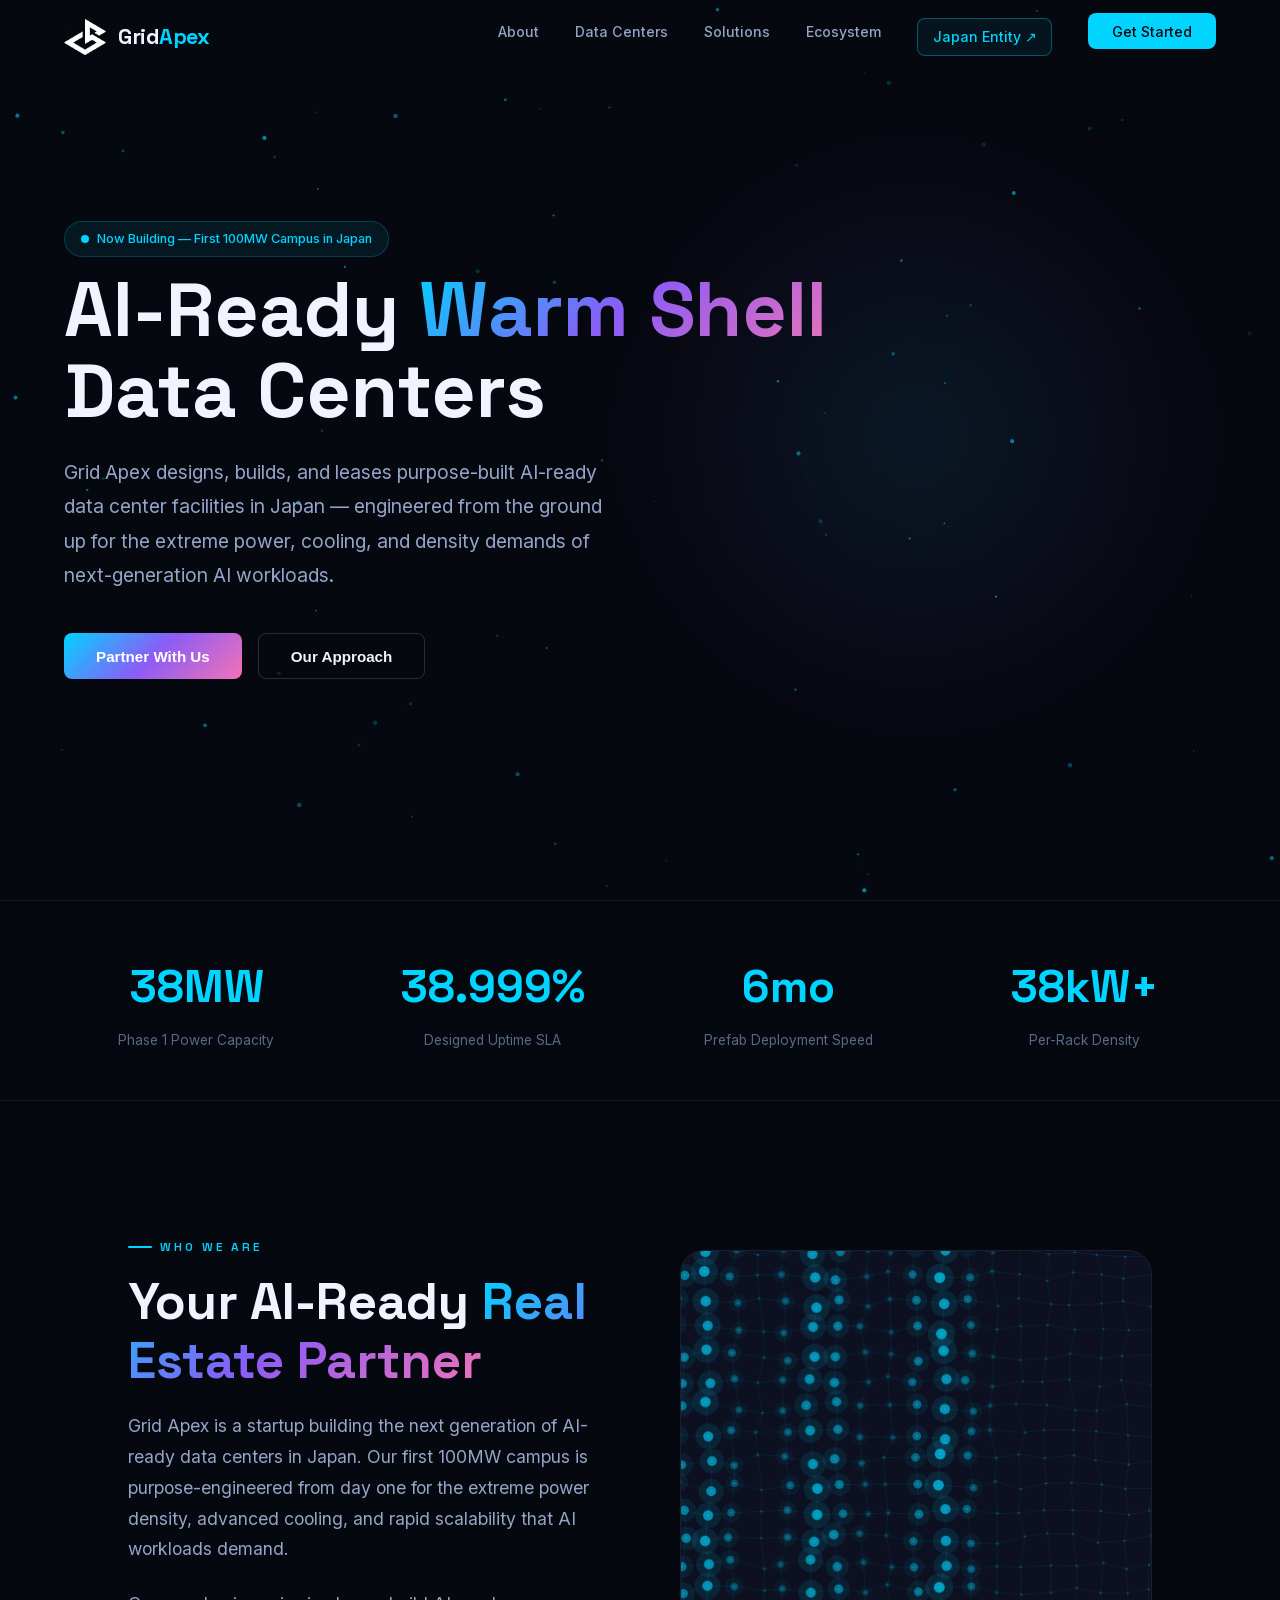
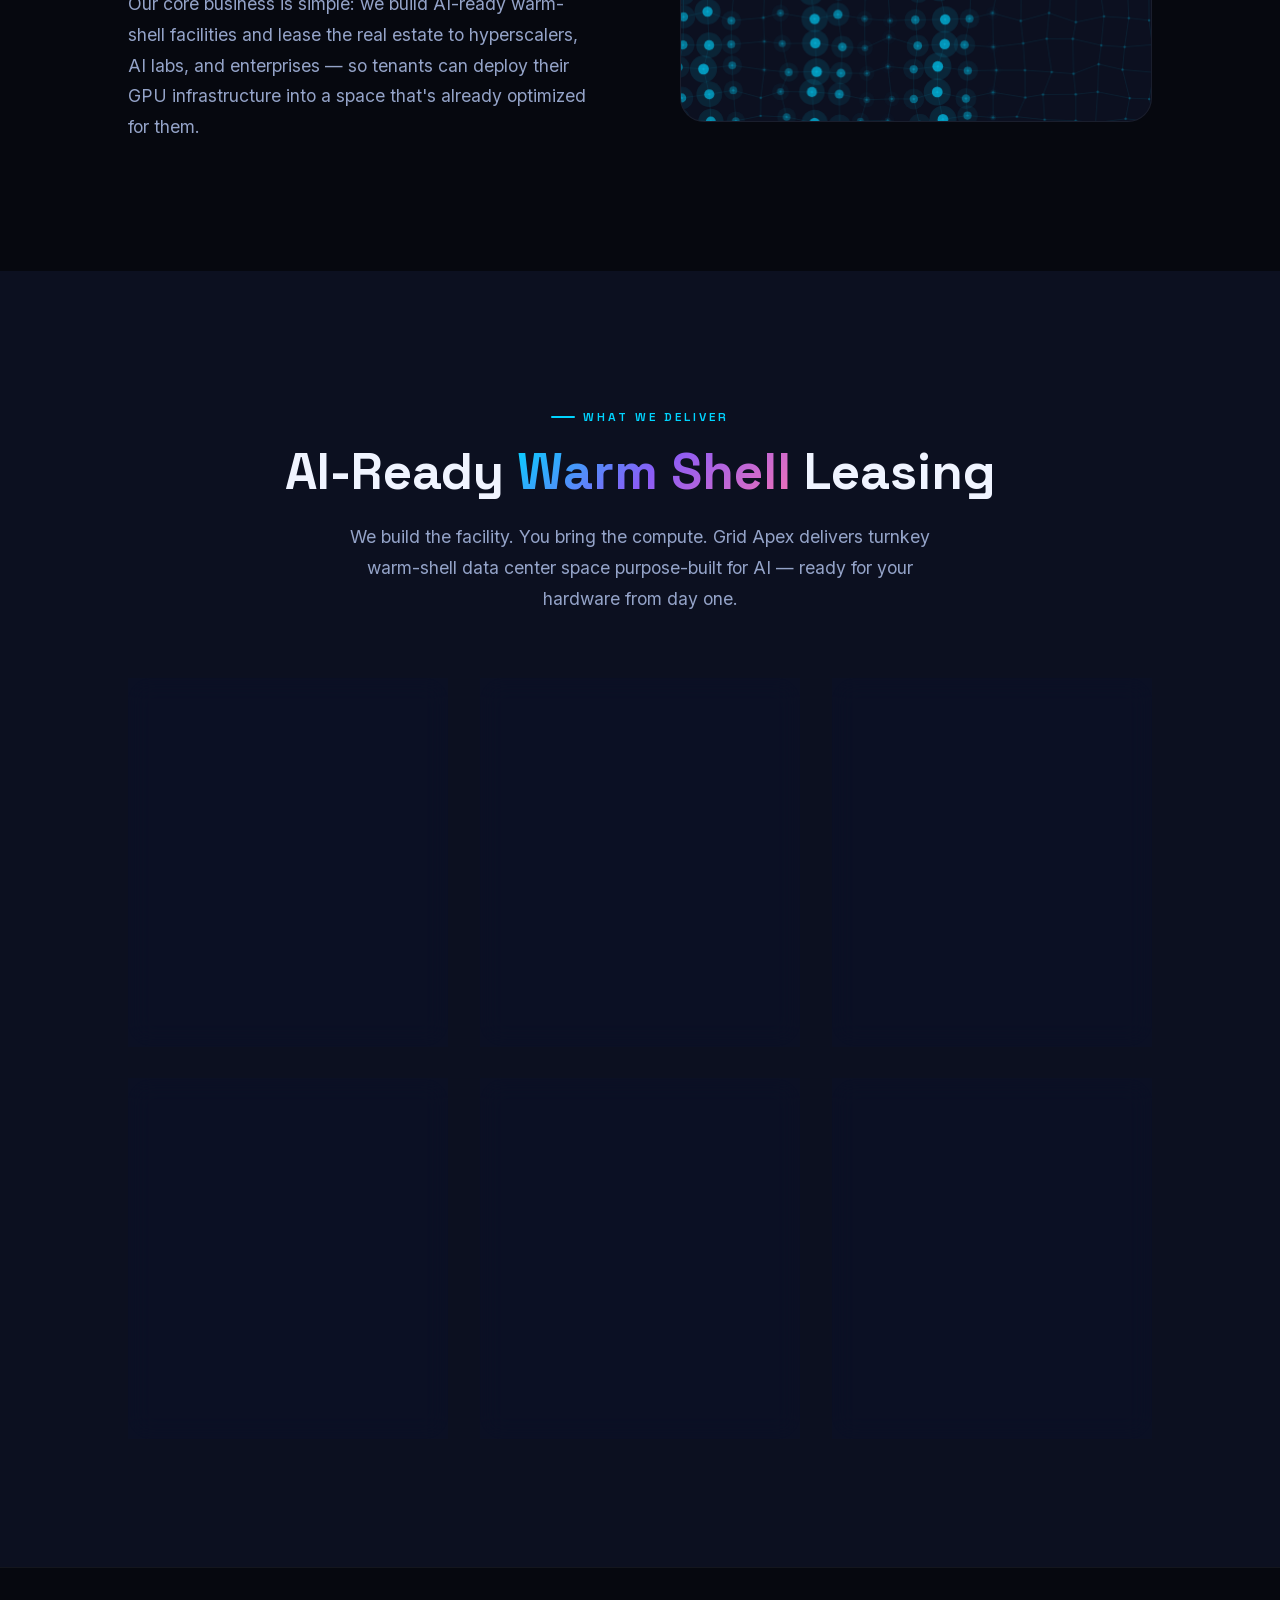
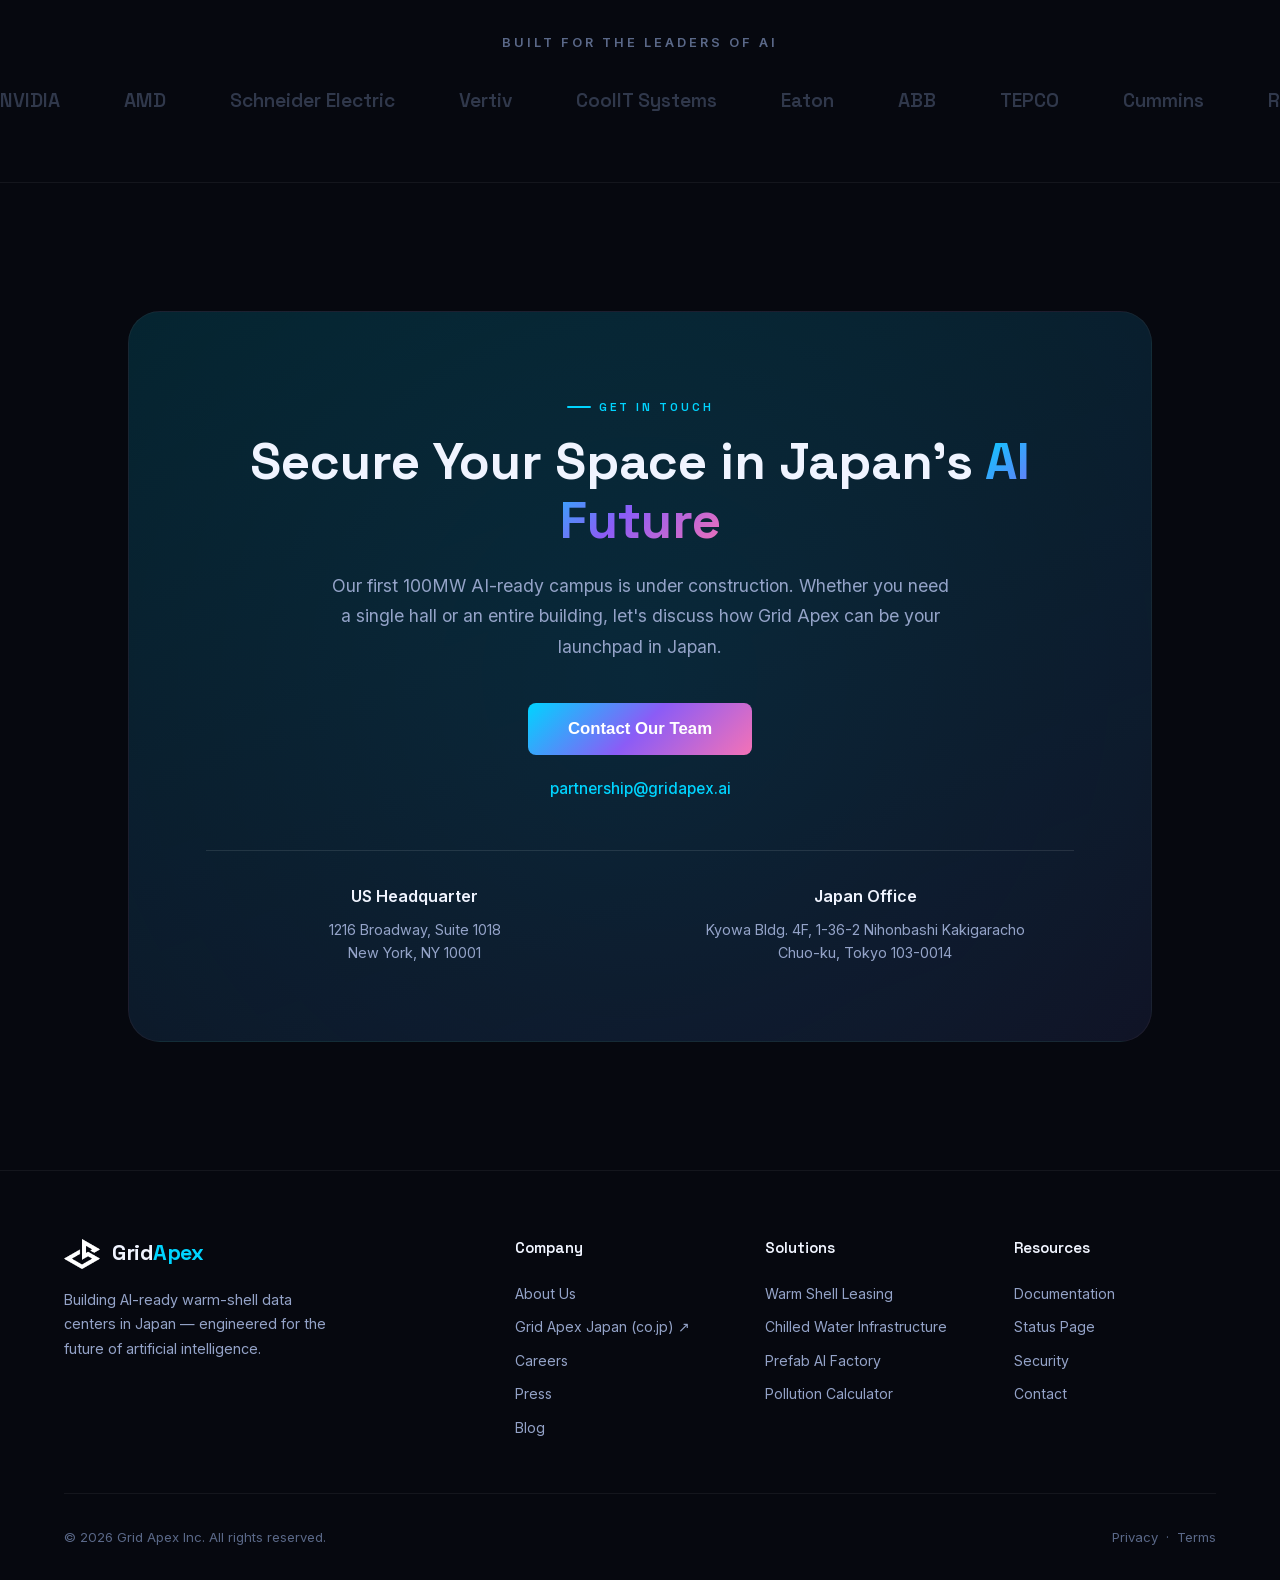
==== commit 1b2c2958: "Remove Calculator link from main navbar menus" ====
--- a/index.html
+++ b/index.html
@@ -27,7 +27,6 @@
         <li><a href="#about" data-i18n="nav.about">About</a></li>
         <li><a href="datacenters.html" data-i18n="nav.datacenters">Data Centers</a></li>
         <li><a href="solutions.html" data-i18n="nav.solutions">Solutions</a></li>
-        <li><a href="calculator.html" data-i18n="nav.calculator">Calculator</a></li>
         <li><a href="#partners" data-i18n="nav.ecosystem">Ecosystem</a></li>
         <li><a href="https://gridapex.co.jp" target="_blank" rel="noopener noreferrer" class="nav-sub-link" data-i18n="nav.japansite">Japan Entity ↗</a></li>
         <li><a href="#contact" class="nav-cta" data-i18n="nav.cta">Get Started</a></li>
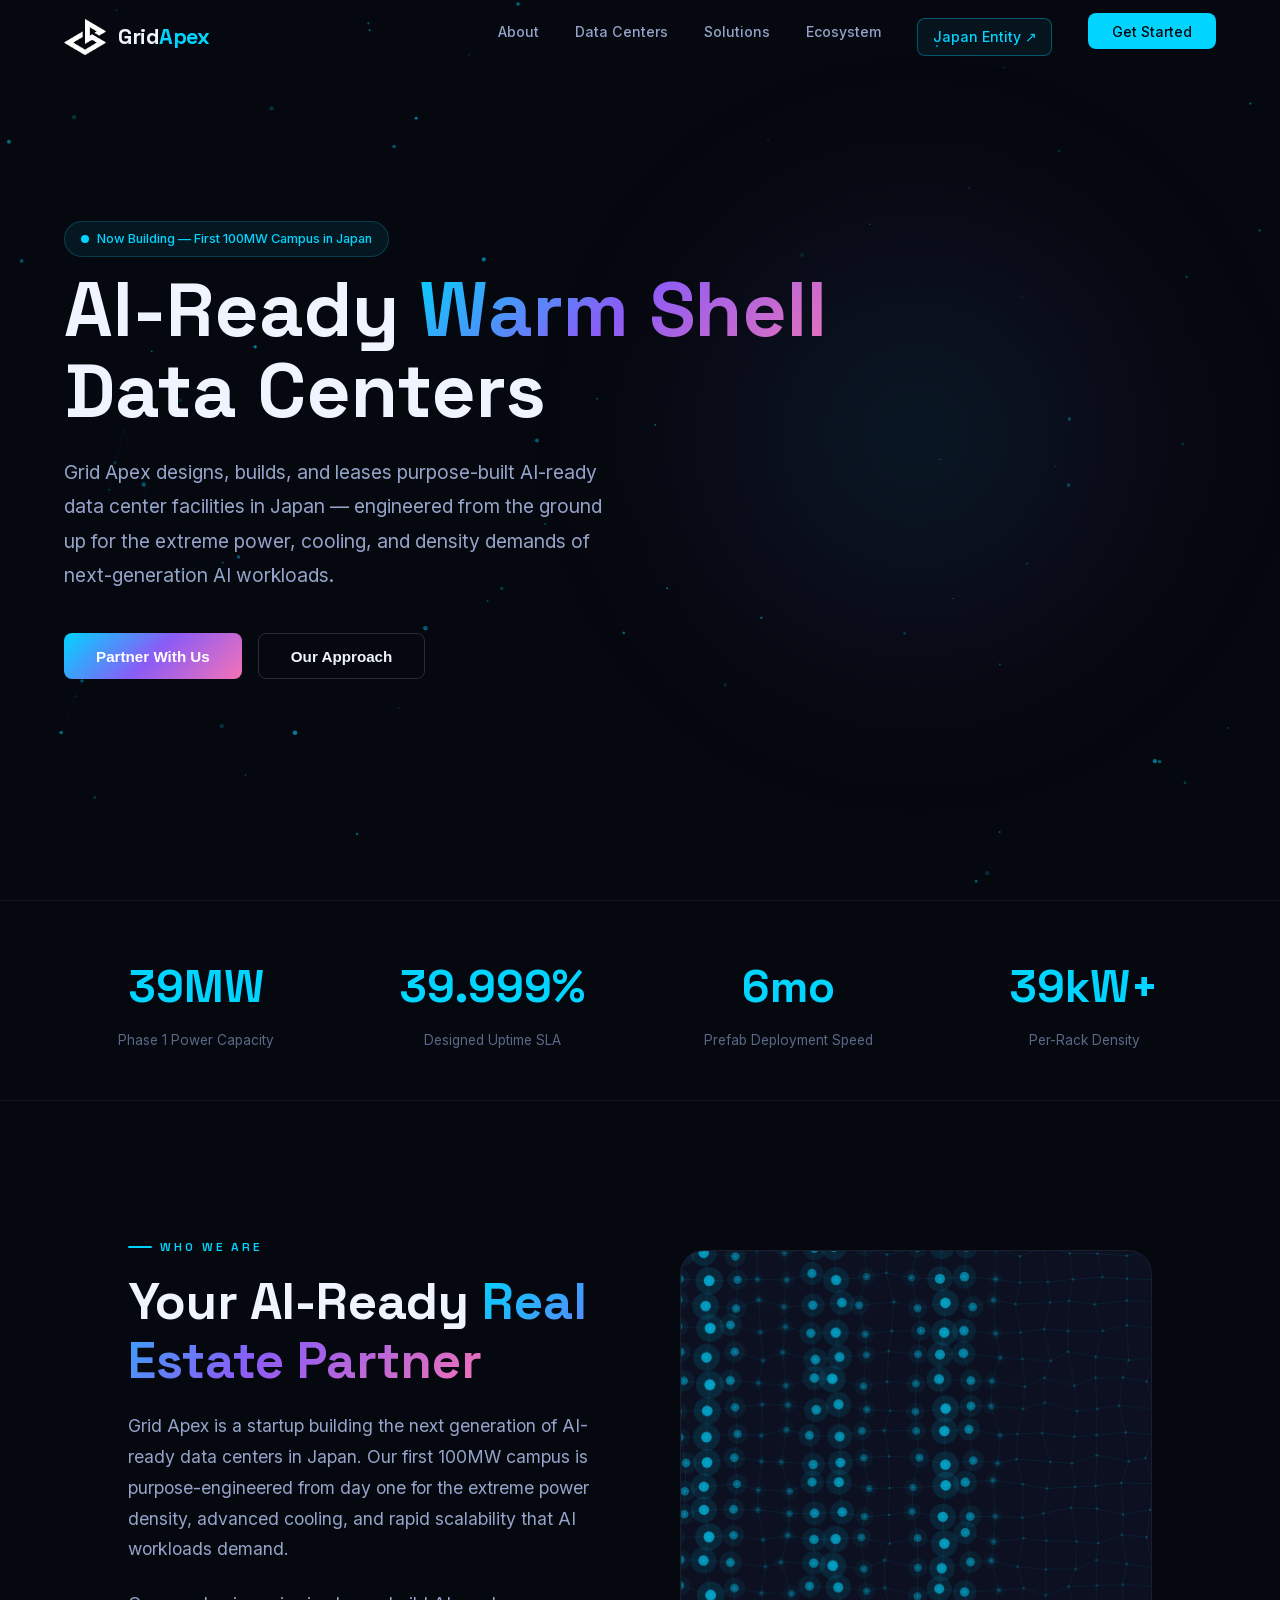
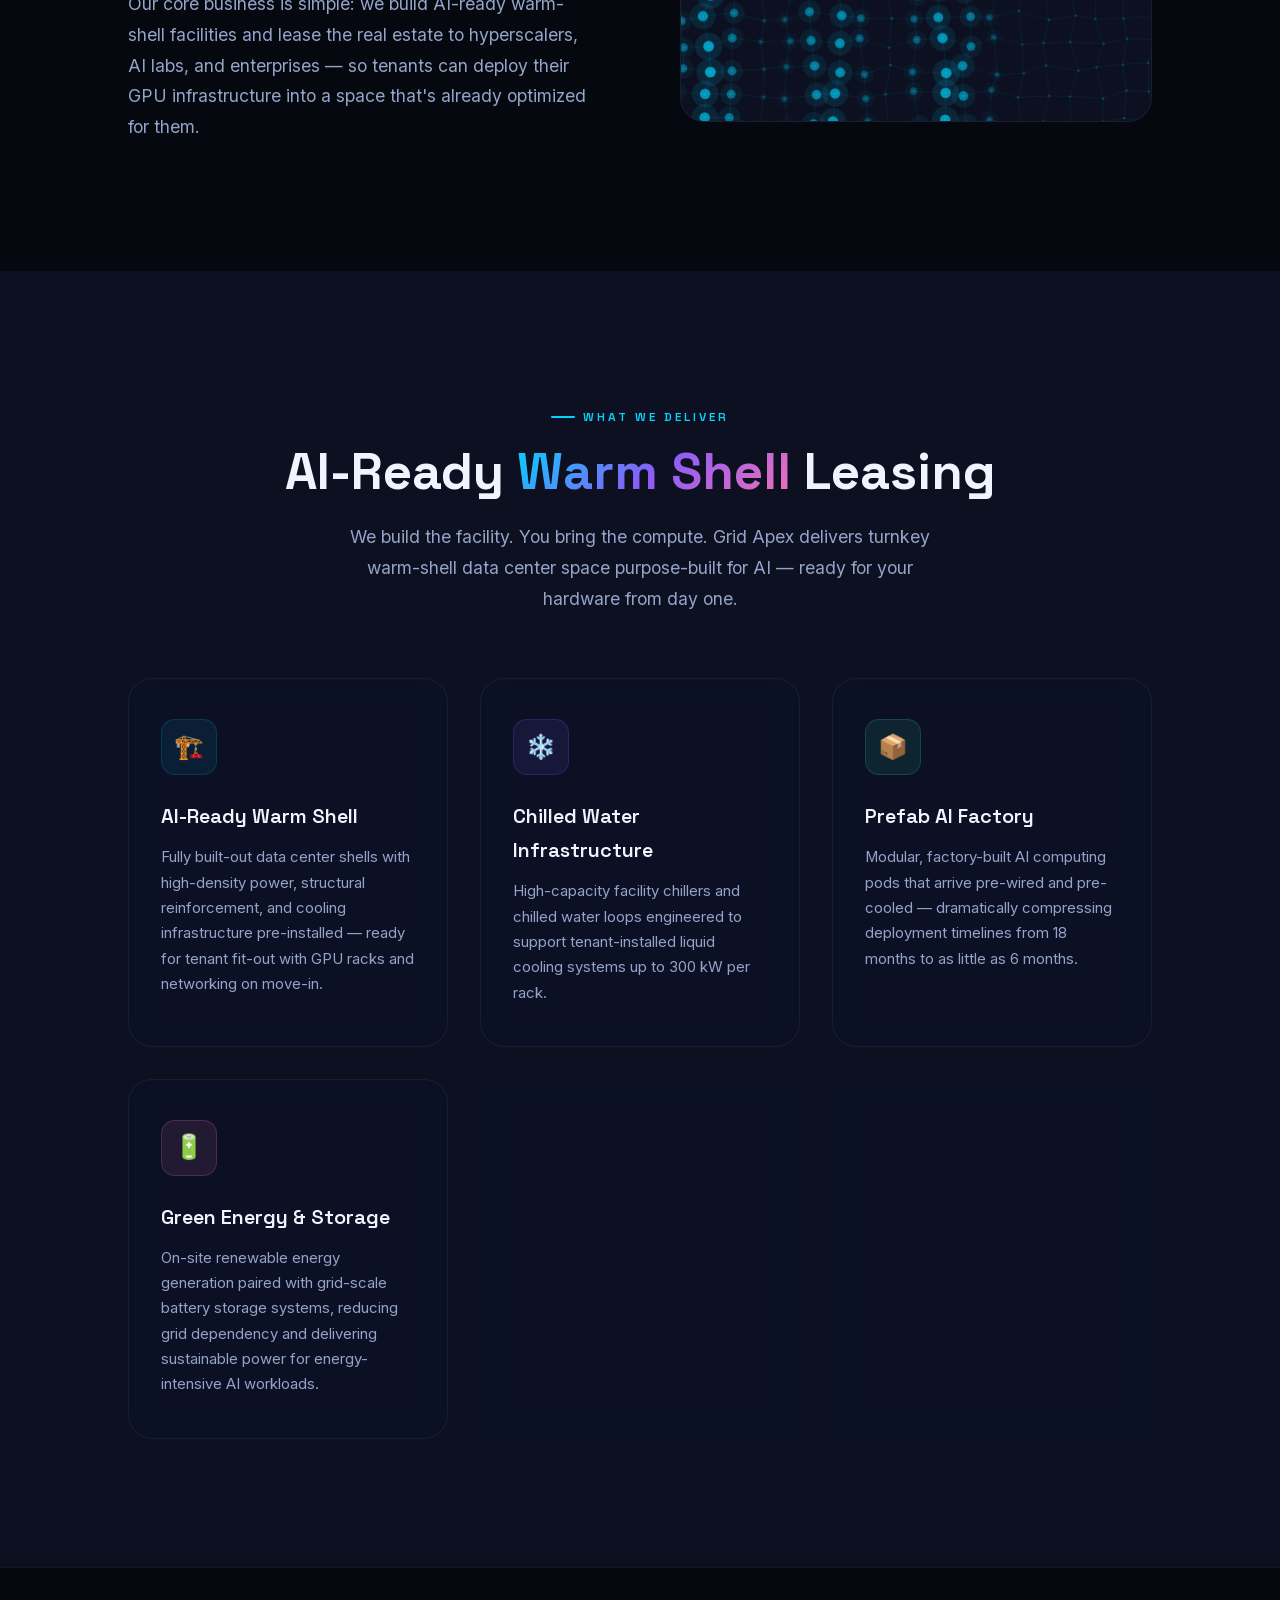
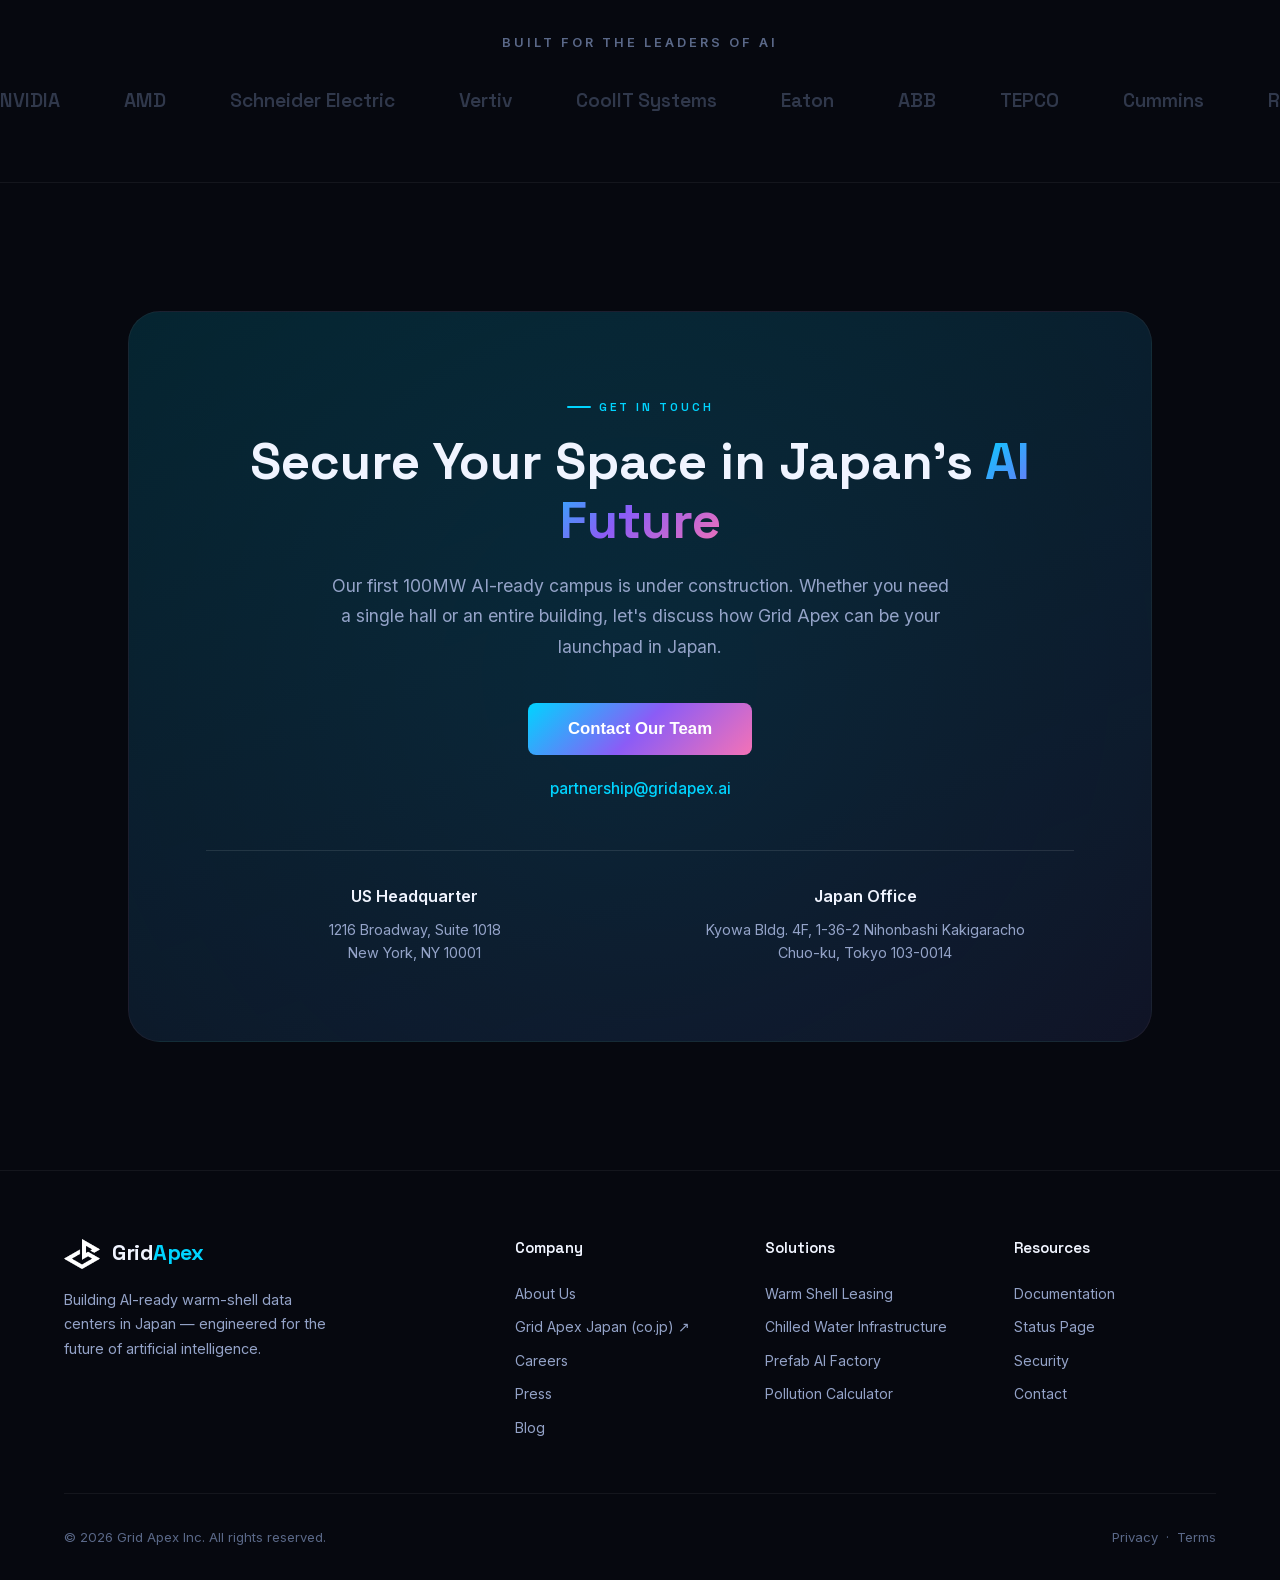
==== commit 7c8f08b5: "Elevate Core Competency section design on solutions page with 2x2 glassmorphic grid, vector icon box" ====
--- a/index.html
+++ b/index.html
@@ -7,7 +7,7 @@
   <meta name="description" content="Grid Apex builds AI-ready warm-shell data centers in Japan, delivering turnkey 100MW facilities with chilled water loops, prefab AI containers, and green energy for the next wave of artificial intelligence." />
   <meta name="keywords" content="AI data center, warm shell, data center leasing, Japan data center, chilled water loops, prefab AI containers, green energy, GPU infrastructure" />
   <link rel="icon" href="assets/logo.png" type="image/png" />
-  <link rel="stylesheet" href="styles.css?v=1.8" />
+  <link rel="stylesheet" href="styles.css?v=1.9" />
 </head>
 <body>
 
--- a/styles.css
+++ b/styles.css
@@ -620,6 +620,234 @@
 .sol-icon.emerald { background: rgba(52,211,153,.1); border-color: rgba(52,211,153,.2); color: var(--accent-emerald); }
 .sol-icon.hot { background: rgba(244,114,182,.1); border-color: rgba(244,114,182,.2); color: var(--accent-hot); }
 .sol-icon.blue { background: rgba(59,130,246,.1); border-color: rgba(59,130,246,.2); color: var(--accent-blue); }
+
+
+/* ========================================================
+   Our Core Competency Section
+   ======================================================== */
+.competency-section {
+  padding: 5rem 0 6rem;
+  position: relative;
+  background: radial-gradient(circle at 50% 15%, rgba(0, 212, 255, 0.04) 0%, transparent 65%);
+  border-bottom: 1px solid var(--border);
+}
+.competency-grid {
+  display: grid;
+  grid-template-columns: repeat(2, 1fr);
+  gap: 2.25rem;
+  margin-top: 3.5rem;
+}
+.competency-card {
+  background: linear-gradient(145deg, rgba(14, 20, 42, 0.88) 0%, rgba(8, 12, 26, 0.96) 100%);
+  border: 1px solid rgba(255, 255, 255, 0.08);
+  border-radius: var(--radius-lg);
+  padding: 2.5rem 2.25rem;
+  backdrop-filter: blur(20px);
+  position: relative;
+  overflow: hidden;
+  display: flex;
+  flex-direction: column;
+  transition: transform 0.4s var(--ease-out), border-color 0.4s ease, box-shadow 0.4s ease;
+}
+
+/* Ambient corner glow */
+.competency-card::before {
+  content: '';
+  position: absolute;
+  top: -30px;
+  right: -30px;
+  width: 180px;
+  height: 180px;
+  border-radius: 50%;
+  pointer-events: none;
+  opacity: 0.5;
+  filter: blur(45px);
+  transition: opacity 0.4s ease, transform 0.4s ease;
+}
+.competency-card.theme-cyan::before { background: rgba(0, 212, 255, 0.28); }
+.competency-card.theme-purple::before { background: rgba(168, 85, 247, 0.28); }
+.competency-card.theme-emerald::before { background: rgba(16, 185, 129, 0.28); }
+.competency-card.theme-amber::before { background: rgba(245, 158, 11, 0.28); }
+
+/* Top accent glowing bar */
+.competency-card::after {
+  content: '';
+  position: absolute;
+  top: 0;
+  left: 0;
+  right: 0;
+  height: 2px;
+  opacity: 0.85;
+  transition: opacity 0.4s ease;
+}
+.competency-card.theme-cyan::after { background: linear-gradient(90deg, transparent 5%, #00d4ff 40%, #38bdf8 60%, transparent 95%); }
+.competency-card.theme-purple::after { background: linear-gradient(90deg, transparent 5%, #c084fc 40%, #a855f7 60%, transparent 95%); }
+.competency-card.theme-emerald::after { background: linear-gradient(90deg, transparent 5%, #34d399 40%, #10b981 60%, transparent 95%); }
+.competency-card.theme-amber::after { background: linear-gradient(90deg, transparent 5%, #fde047 40%, #f59e0b 60%, transparent 95%); }
+
+/* Hover states */
+.competency-card:hover {
+  transform: translateY(-6px);
+}
+.competency-card:hover::before {
+  opacity: 0.85;
+  transform: scale(1.15);
+}
+.competency-card.theme-cyan:hover {
+  border-color: rgba(0, 212, 255, 0.45);
+  box-shadow: 0 20px 48px rgba(0, 0, 0, 0.5), 0 0 35px rgba(0, 212, 255, 0.12);
+}
+.competency-card.theme-purple:hover {
+  border-color: rgba(168, 85, 247, 0.45);
+  box-shadow: 0 20px 48px rgba(0, 0, 0, 0.5), 0 0 35px rgba(168, 85, 247, 0.12);
+}
+.competency-card.theme-emerald:hover {
+  border-color: rgba(16, 185, 129, 0.45);
+  box-shadow: 0 20px 48px rgba(0, 0, 0, 0.5), 0 0 35px rgba(16, 185, 129, 0.12);
+}
+.competency-card.theme-amber:hover {
+  border-color: rgba(245, 158, 11, 0.45);
+  box-shadow: 0 20px 48px rgba(0, 0, 0, 0.5), 0 0 35px rgba(245, 158, 11, 0.12);
+}
+
+/* Card Header */
+.competency-card-header {
+  display: flex;
+  align-items: center;
+  justify-content: space-between;
+  margin-bottom: 1.5rem;
+}
+.competency-icon-box {
+  width: 54px;
+  height: 54px;
+  border-radius: 14px;
+  display: flex;
+  align-items: center;
+  justify-content: center;
+  box-shadow: 0 4px 16px rgba(0, 0, 0, 0.25);
+  transition: transform 0.35s ease;
+}
+.competency-card:hover .competency-icon-box {
+  transform: scale(1.06);
+}
+.competency-card.theme-cyan .competency-icon-box {
+  background: rgba(0, 212, 255, 0.1);
+  border: 1px solid rgba(0, 212, 255, 0.3);
+  color: #00d4ff;
+}
+.competency-card.theme-purple .competency-icon-box {
+  background: rgba(168, 85, 247, 0.1);
+  border: 1px solid rgba(168, 85, 247, 0.3);
+  color: #c084fc;
+}
+.competency-card.theme-emerald .competency-icon-box {
+  background: rgba(16, 185, 129, 0.1);
+  border: 1px solid rgba(16, 185, 129, 0.3);
+  color: #34d399;
+}
+.competency-card.theme-amber .competency-icon-box {
+  background: rgba(245, 158, 11, 0.1);
+  border: 1px solid rgba(245, 158, 11, 0.3);
+  color: #fbbf24;
+}
+
+.competency-pillar-tag {
+  font-family: var(--font-display);
+  font-size: 0.72rem;
+  font-weight: 700;
+  letter-spacing: 1.2px;
+  text-transform: uppercase;
+  padding: 0.32rem 0.85rem;
+  border-radius: 999px;
+  border: 1px solid;
+}
+.competency-card.theme-cyan .competency-pillar-tag {
+  color: #38bdf8;
+  border-color: rgba(0, 212, 255, 0.25);
+  background: rgba(0, 212, 255, 0.06);
+}
+.competency-card.theme-purple .competency-pillar-tag {
+  color: #c084fc;
+  border-color: rgba(168, 85, 247, 0.25);
+  background: rgba(168, 85, 247, 0.06);
+}
+.competency-card.theme-emerald .competency-pillar-tag {
+  color: #34d399;
+  border-color: rgba(16, 185, 129, 0.25);
+  background: rgba(16, 185, 129, 0.06);
+}
+.competency-card.theme-amber .competency-pillar-tag {
+  color: #fbbf24;
+  border-color: rgba(245, 158, 11, 0.25);
+  background: rgba(245, 158, 11, 0.06);
+}
+
+/* Card Title */
+.competency-card h3 {
+  font-family: var(--font-display);
+  font-size: 1.28rem;
+  font-weight: 700;
+  line-height: 1.35;
+  margin-bottom: 1.15rem;
+  letter-spacing: -0.01em;
+}
+.competency-card.theme-cyan h3 { color: #f0fdfa; }
+.competency-card.theme-purple h3 { color: #faf5ff; }
+.competency-card.theme-emerald h3 { color: #f0fdf4; }
+.competency-card.theme-amber h3 { color: #fffbeb; }
+
+/* Highlight Pills */
+.competency-pills {
+  display: flex;
+  flex-wrap: wrap;
+  gap: 0.45rem;
+  margin-bottom: 1.35rem;
+}
+.competency-pill {
+  display: inline-flex;
+  align-items: center;
+  gap: 0.35rem;
+  padding: 0.3rem 0.65rem;
+  font-size: 0.76rem;
+  font-weight: 600;
+  border-radius: 6px;
+  background: rgba(255, 255, 255, 0.04);
+  border: 1px solid rgba(255, 255, 255, 0.08);
+  color: #cbd5e1;
+  letter-spacing: 0.2px;
+}
+.competency-card.theme-cyan .competency-pill {
+  background: rgba(0, 212, 255, 0.05);
+  border-color: rgba(0, 212, 255, 0.2);
+  color: #bae6fd;
+}
+.competency-card.theme-purple .competency-pill {
+  background: rgba(168, 85, 247, 0.05);
+  border-color: rgba(168, 85, 247, 0.2);
+  color: #e9d5ff;
+}
+.competency-card.theme-emerald .competency-pill {
+  background: rgba(16, 185, 129, 0.05);
+  border-color: rgba(16, 185, 129, 0.2);
+  color: #a7f3d0;
+}
+.competency-card.theme-amber .competency-pill {
+  background: rgba(245, 158, 11, 0.05);
+  border-color: rgba(245, 158, 11, 0.2);
+  color: #fde68a;
+}
+
+/* Narrative text */
+.competency-card p {
+  color: #94a3b8;
+  font-size: 0.93rem;
+  line-height: 1.78;
+  margin: 0;
+}
+.competency-card p strong {
+  color: #f8fafc;
+  font-weight: 600;
+}
 
 /* ---------- Section: Infrastructure ---------- */
 .infrastructure {
@@ -1199,6 +1427,10 @@
   .solutions-grid { grid-template-columns: 1fr; gap: 1rem; }
   .sol-card { padding: 1.5rem; }
 
+  /* ----- Core Competency grid ----- */
+  .competency-grid { grid-template-columns: 1fr; gap: 1.25rem; }
+  .competency-card { padding: 2rem 1.5rem; }
+
   /* ----- Technology / infra ----- */
   .infra-timeline { grid-template-columns: 1fr; gap: 1.5rem; }
   .infra-item { padding: 1.5rem; }
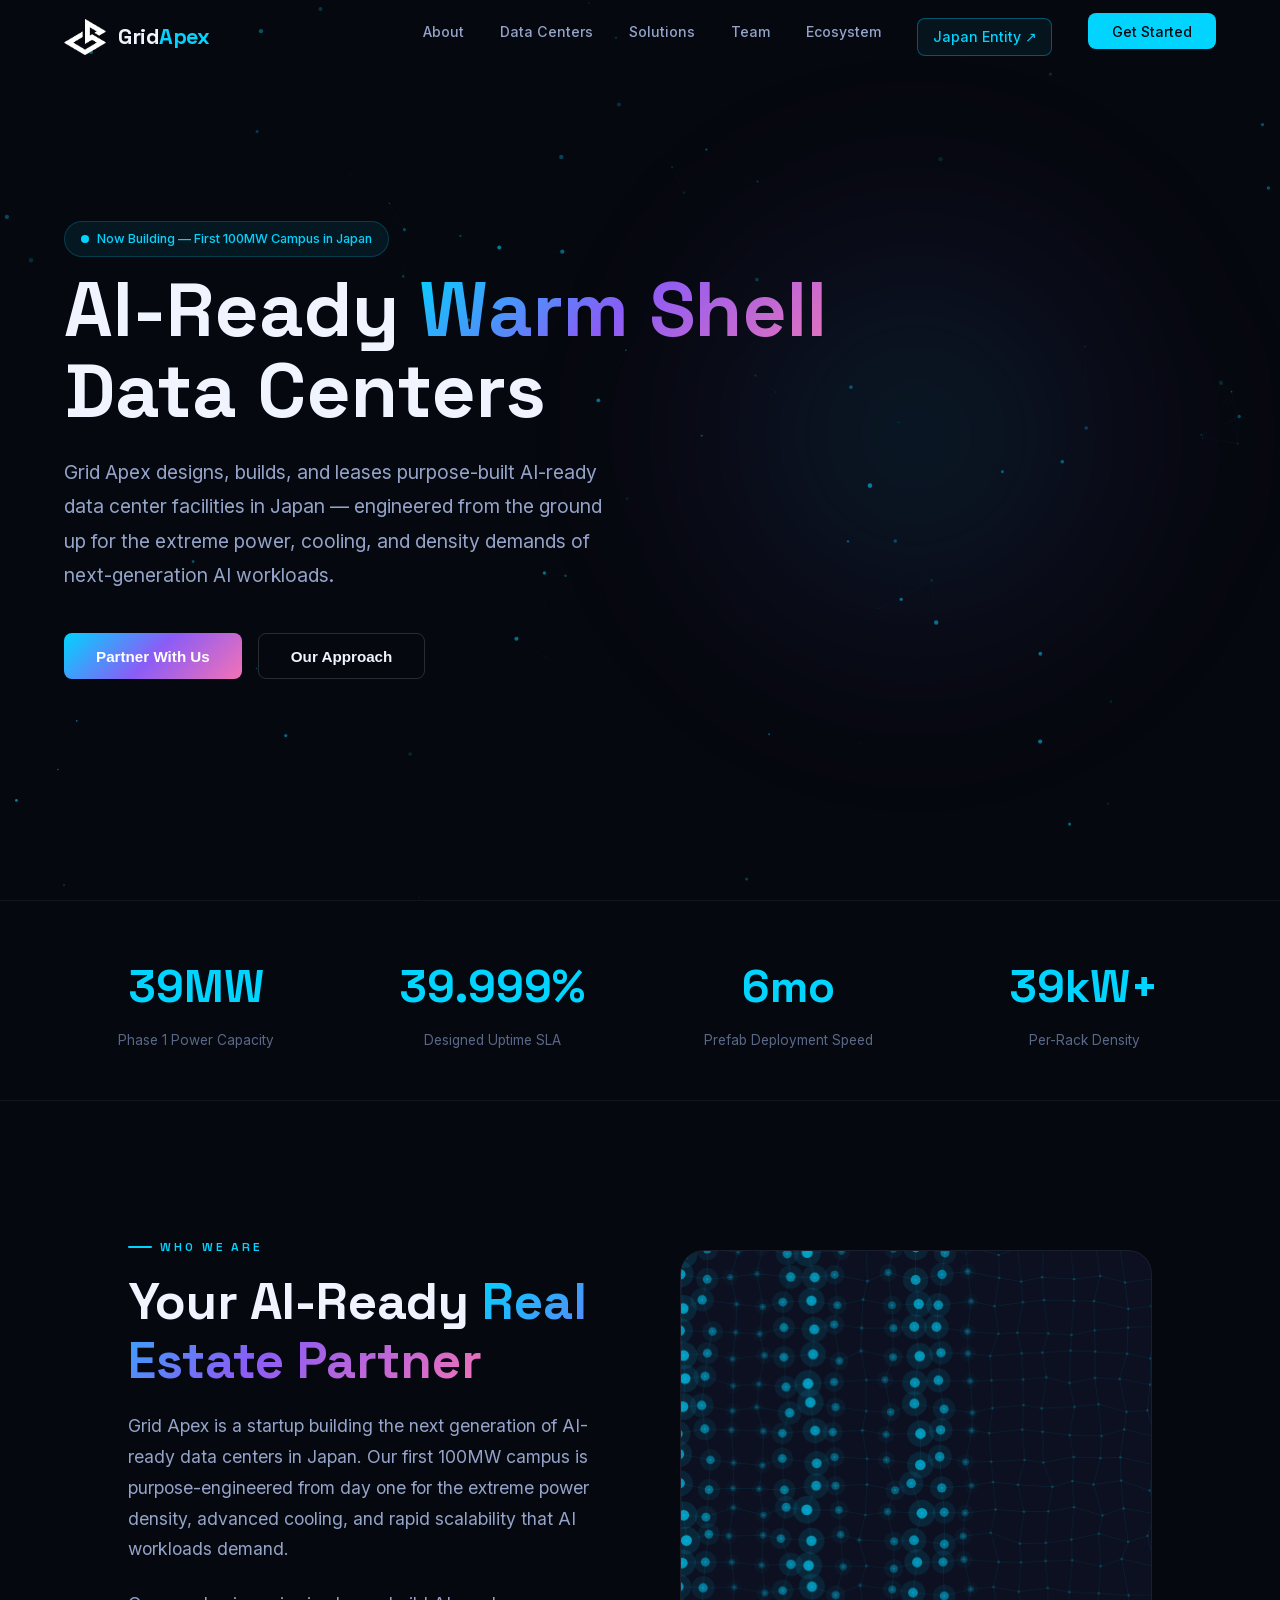
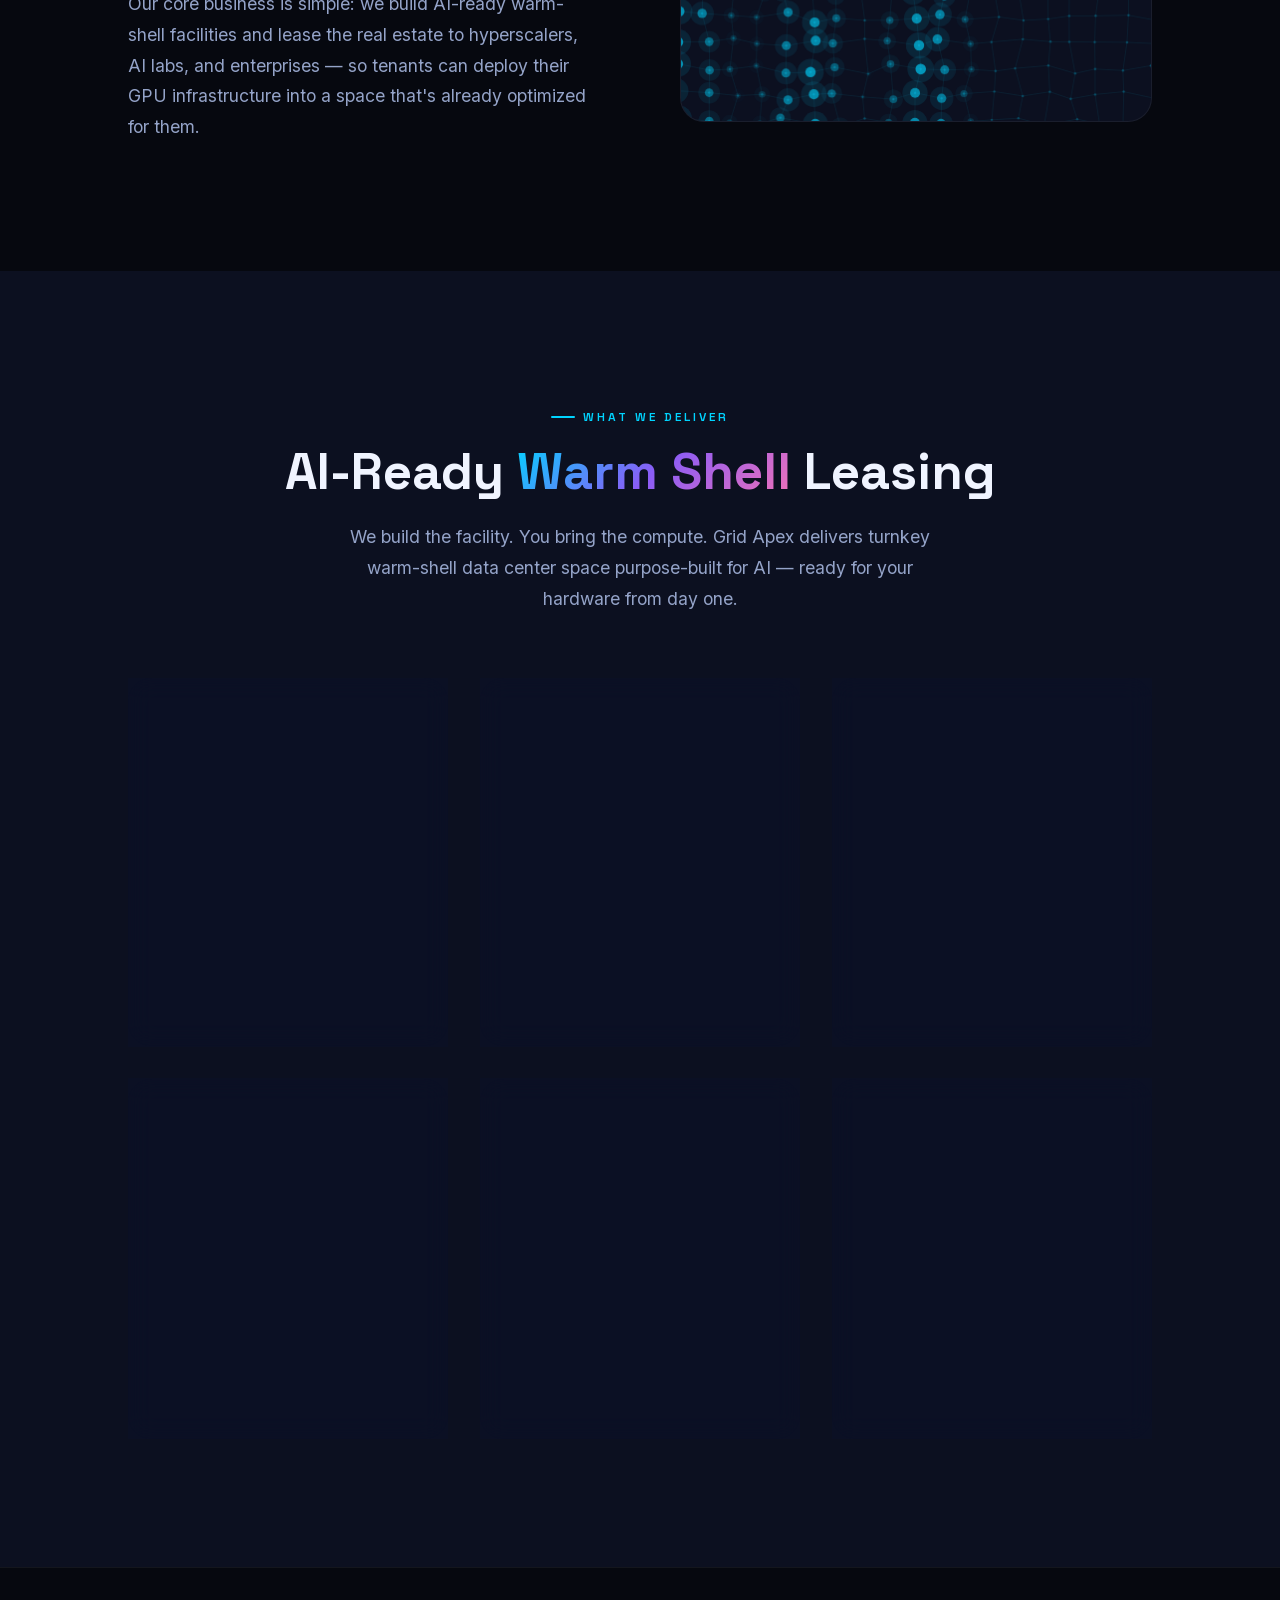
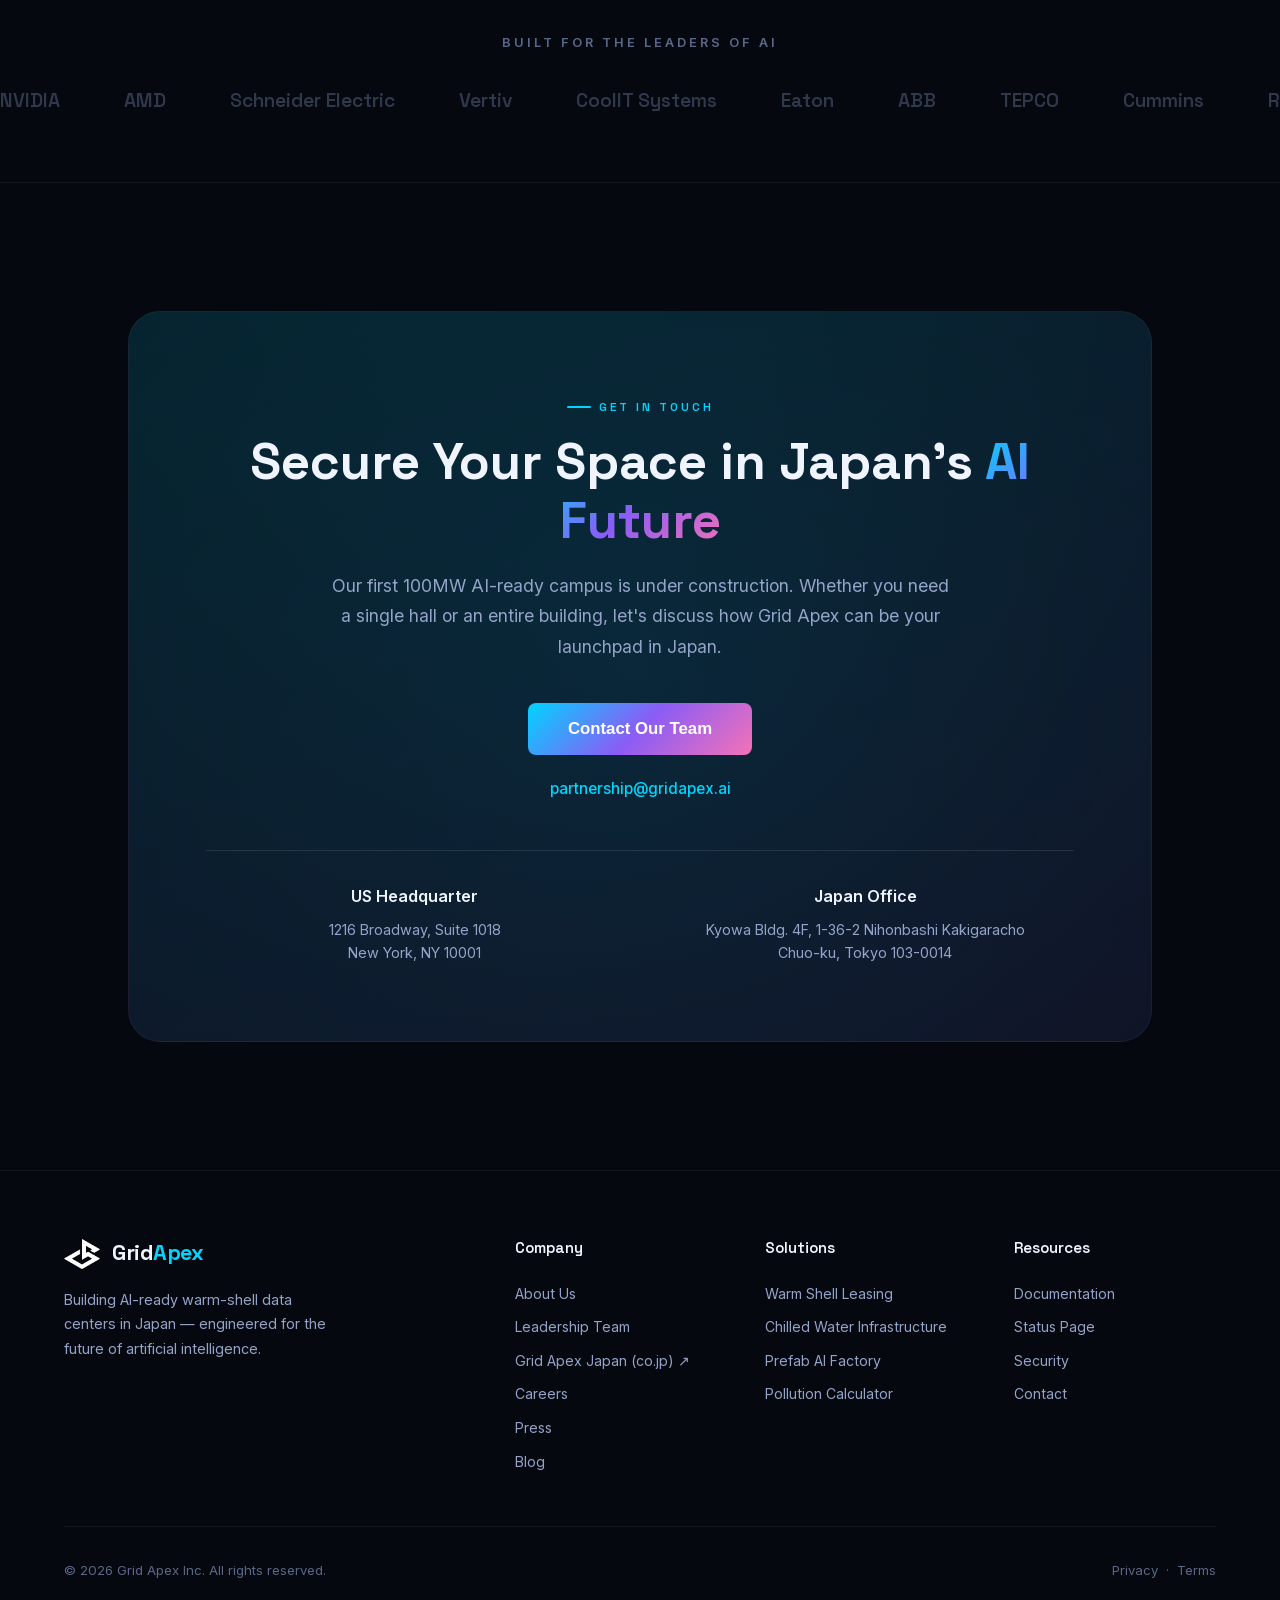
==== commit 3b854329: "Add Team page with founding leadership bios and executive cards - Create team.html with dark techno " ====
--- a/index.html
+++ b/index.html
@@ -27,6 +27,7 @@
         <li><a href="#about" data-i18n="nav.about">About</a></li>
         <li><a href="datacenters.html" data-i18n="nav.datacenters">Data Centers</a></li>
         <li><a href="solutions.html" data-i18n="nav.solutions">Solutions</a></li>
+        <li><a href="team.html">Team</a></li>
         <li><a href="#partners" data-i18n="nav.ecosystem">Ecosystem</a></li>
         <li><a href="https://gridapex.co.jp" target="_blank" rel="noopener noreferrer" class="nav-sub-link" data-i18n="nav.japansite">Japan Entity ↗</a></li>
         <li><a href="#contact" class="nav-cta" data-i18n="nav.cta">Get Started</a></li>
@@ -221,6 +222,7 @@
         <div class="footer-col">
           <h4 data-i18n="footer.company">Company</h4>
           <a href="#about" data-i18n="footer.about">About Us</a>
+          <a href="team.html">Leadership Team</a>
           <a href="https://gridapex.co.jp" target="_blank" rel="noopener noreferrer" data-i18n="footer.japansite">Grid Apex Japan (co.jp) ↗</a>
           <a href="#" data-i18n="footer.careers">Careers</a>
           <a href="#" data-i18n="footer.press">Press</a>
--- a/styles.css
+++ b/styles.css
@@ -1596,3 +1596,480 @@
 .exp-details strong {
   color: var(--text-primary);
 }
+
+/* ========================================
+   Team Page & Executive Cards
+   ======================================== */
+.team-section {
+  padding: 4rem 0 6rem;
+  position: relative;
+  z-index: 1;
+}
+
+.team-synergy-strip {
+  display: grid;
+  grid-template-columns: repeat(auto-fit, minmax(200px, 1fr));
+  gap: 1.25rem;
+  margin-bottom: 4.5rem;
+}
+
+.synergy-item {
+  background: rgba(12, 18, 40, 0.55);
+  border: 1px solid rgba(0, 212, 255, 0.12);
+  border-radius: var(--radius-md);
+  padding: 1.25rem 1.5rem;
+  display: flex;
+  align-items: center;
+  gap: 1rem;
+  backdrop-filter: blur(12px);
+  transition: all 0.3s var(--ease-out);
+}
+.synergy-item:hover {
+  border-color: rgba(0, 212, 255, 0.35);
+  background: rgba(18, 28, 60, 0.7);
+  transform: translateY(-2px);
+  box-shadow: 0 8px 24px rgba(0, 212, 255, 0.08);
+}
+.synergy-icon {
+  width: 44px;
+  height: 44px;
+  border-radius: 10px;
+  background: linear-gradient(135deg, rgba(0, 212, 255, 0.15), rgba(139, 92, 246, 0.15));
+  border: 1px solid rgba(0, 212, 255, 0.25);
+  display: flex;
+  align-items: center;
+  justify-content: center;
+  font-size: 1.25rem;
+  color: var(--accent-cyan);
+  flex-shrink: 0;
+}
+.synergy-text h4 {
+  font-family: var(--font-display);
+  font-size: 0.95rem;
+  font-weight: 700;
+  color: var(--text-primary);
+  margin-bottom: 0.2rem;
+}
+.synergy-text p {
+  font-size: 0.8rem;
+  color: var(--text-secondary);
+  line-height: 1.4;
+  margin: 0;
+}
+
+/* Team Grid */
+.team-grid {
+  display: grid;
+  grid-template-columns: repeat(auto-fit, minmax(480px, 1fr));
+  gap: 2rem;
+}
+
+@media (max-width: 768px) {
+  .team-grid {
+    grid-template-columns: 1fr;
+  }
+}
+
+/* Team Card */
+.team-card {
+  position: relative;
+  background: rgba(12, 18, 40, 0.65);
+  border: 1px solid rgba(0, 212, 255, 0.14);
+  border-radius: var(--radius-lg);
+  padding: 2.25rem;
+  display: flex;
+  flex-direction: column;
+  backdrop-filter: blur(16px);
+  overflow: hidden;
+  transition: all 0.4s var(--ease-out);
+}
+
+.team-card::before {
+  content: '';
+  position: absolute;
+  top: 0;
+  left: 0;
+  right: 0;
+  height: 2px;
+  background: linear-gradient(90deg, transparent, var(--accent-cyan), var(--accent-purple), transparent);
+  opacity: 0.4;
+  transition: opacity 0.4s var(--ease-out);
+}
+
+.team-card:hover {
+  transform: translateY(-4px);
+  border-color: rgba(0, 212, 255, 0.38);
+  background: rgba(16, 25, 55, 0.82);
+  box-shadow: 0 16px 40px rgba(0, 0, 0, 0.45), 0 0 35px rgba(0, 212, 255, 0.12);
+}
+
+.team-card:hover::before {
+  opacity: 1;
+}
+
+/* Techno Corner Accents */
+.team-card-corner-tl,
+.team-card-corner-br {
+  position: absolute;
+  width: 12px;
+  height: 12px;
+  pointer-events: none;
+}
+.team-card-corner-tl {
+  top: 8px;
+  left: 8px;
+  border-top: 1.5px solid rgba(0, 212, 255, 0.35);
+  border-left: 1.5px solid rgba(0, 212, 255, 0.35);
+}
+.team-card-corner-br {
+  bottom: 8px;
+  right: 8px;
+  border-bottom: 1.5px solid rgba(139, 92, 246, 0.35);
+  border-right: 1.5px solid rgba(139, 92, 246, 0.35);
+}
+
+/* Card Header (Photo + Identity) */
+.team-card-header {
+  display: flex;
+  gap: 1.75rem;
+  align-items: flex-start;
+  margin-bottom: 1.5rem;
+  padding-bottom: 1.5rem;
+  border-bottom: 1px solid rgba(255, 255, 255, 0.08);
+}
+
+@media (max-width: 540px) {
+  .team-card-header {
+    flex-direction: column;
+    align-items: center;
+    text-align: center;
+  }
+}
+
+/* Photo Wrap */
+.team-photo-wrap {
+  position: relative;
+  width: 140px;
+  height: 140px;
+  flex-shrink: 0;
+  border-radius: 16px;
+  padding: 3px;
+  background: linear-gradient(135deg, rgba(0, 212, 255, 0.4), rgba(139, 92, 246, 0.25), rgba(255, 255, 255, 0.05));
+  box-shadow: 0 8px 24px rgba(0, 0, 0, 0.5), 0 0 20px rgba(0, 212, 255, 0.15);
+  transition: all 0.3s var(--ease-out);
+}
+
+.team-card:hover .team-photo-wrap {
+  transform: scale(1.03);
+  box-shadow: 0 12px 28px rgba(0, 0, 0, 0.6), 0 0 28px rgba(0, 212, 255, 0.28);
+}
+
+.team-photo-inner {
+  width: 100%;
+  height: 100%;
+  border-radius: 13px;
+  overflow: hidden;
+  background: #080d1a;
+  position: relative;
+  display: flex;
+  align-items: center;
+  justify-content: center;
+}
+
+.team-photo-inner img {
+  width: 100%;
+  height: 100%;
+  object-fit: cover;
+  object-position: center top;
+  display: block;
+}
+
+/* Specific framing adjustment for Ruan.png to center upper body/head nicely */
+.photo-ruan img {
+  object-position: 45% 15%;
+}
+.photo-qiang img {
+  object-position: 50% 12%;
+}
+.photo-huang img {
+  object-position: 50% 15%;
+}
+.photo-perry img {
+  object-position: 50% 12%;
+}
+
+/* Monogram Avatar for Jun Shimaoka */
+.team-avatar-monogram {
+  width: 100%;
+  height: 100%;
+  background: radial-gradient(circle at 35% 30%, #1e2954 0%, #0a0f24 85%);
+  display: flex;
+  flex-direction: column;
+  align-items: center;
+  justify-content: center;
+  position: relative;
+  border-radius: 13px;
+  border: 1px solid rgba(0, 212, 255, 0.2);
+}
+
+.team-avatar-monogram::before {
+  content: '';
+  position: absolute;
+  inset: 6px;
+  border-radius: 9px;
+  border: 1px dashed rgba(0, 212, 255, 0.25);
+  pointer-events: none;
+}
+
+.monogram-letters {
+  font-family: var(--font-display);
+  font-size: 2.5rem;
+  font-weight: 800;
+  background: linear-gradient(135deg, #00d4ff 0%, #a78bfa 100%);
+  -webkit-background-clip: text;
+  -webkit-text-fill-color: transparent;
+  letter-spacing: 2px;
+  line-height: 1;
+}
+
+.monogram-sub {
+  font-size: 0.65rem;
+  font-weight: 700;
+  text-transform: uppercase;
+  letter-spacing: 1.5px;
+  color: var(--accent-cyan);
+  margin-top: 4px;
+}
+
+/* Executive Index Badge */
+.team-exec-id {
+  position: absolute;
+  bottom: -6px;
+  right: -6px;
+  background: rgba(6, 8, 15, 0.92);
+  border: 1px solid rgba(0, 212, 255, 0.4);
+  color: var(--accent-cyan);
+  font-size: 0.65rem;
+  font-family: var(--font-display);
+  font-weight: 700;
+  padding: 2px 8px;
+  border-radius: 6px;
+  letter-spacing: 1px;
+  box-shadow: 0 4px 10px rgba(0, 0, 0, 0.6);
+  z-index: 2;
+}
+
+/* Team Info Header */
+.team-card-info {
+  flex-grow: 1;
+}
+
+.team-role-pill {
+  display: inline-flex;
+  align-items: center;
+  gap: 0.45rem;
+  padding: 0.35rem 0.85rem;
+  border-radius: 20px;
+  font-size: 0.75rem;
+  font-weight: 700;
+  text-transform: uppercase;
+  letter-spacing: 1.2px;
+  margin-bottom: 0.6rem;
+  background: rgba(0, 212, 255, 0.08);
+  border: 1px solid rgba(0, 212, 255, 0.28);
+  color: var(--accent-cyan);
+}
+
+.team-role-pill.ceo {
+  background: rgba(0, 212, 255, 0.1);
+  border-color: rgba(0, 212, 255, 0.4);
+  color: #38bdf8;
+}
+.team-role-pill.coo {
+  background: rgba(139, 92, 246, 0.1);
+  border-color: rgba(139, 92, 246, 0.4);
+  color: #c084fc;
+}
+.team-role-pill.cdo {
+  background: rgba(52, 211, 153, 0.1);
+  border-color: rgba(52, 211, 153, 0.4);
+  color: #34d399;
+}
+.team-role-pill.cfa {
+  background: rgba(245, 158, 11, 0.1);
+  border-color: rgba(245, 158, 11, 0.4);
+  color: #fbbf24;
+}
+.team-role-pill.cto {
+  background: rgba(0, 212, 255, 0.12);
+  border-color: rgba(0, 212, 255, 0.45);
+  color: #00d4ff;
+}
+
+.team-name {
+  font-family: var(--font-display);
+  font-size: 1.65rem;
+  font-weight: 700;
+  color: var(--text-primary);
+  line-height: 1.25;
+  margin-bottom: 0.35rem;
+}
+
+.team-official-title {
+  font-size: 0.88rem;
+  font-weight: 500;
+  color: var(--text-secondary);
+  margin-bottom: 0.85rem;
+}
+
+/* Focus Tags */
+.team-tags {
+  display: flex;
+  flex-wrap: wrap;
+  gap: 0.4rem;
+}
+
+.team-tag {
+  font-size: 0.72rem;
+  padding: 0.2rem 0.6rem;
+  border-radius: 6px;
+  background: rgba(255, 255, 255, 0.04);
+  border: 1px solid rgba(255, 255, 255, 0.08);
+  color: var(--text-secondary);
+  font-weight: 500;
+  transition: all 0.2s ease;
+}
+
+.team-card:hover .team-tag {
+  border-color: rgba(0, 212, 255, 0.2);
+  color: #cbd5e1;
+}
+
+/* Card Body / Bio List */
+.team-card-body {
+  flex-grow: 1;
+  display: flex;
+  flex-direction: column;
+}
+
+.team-bio-list {
+  list-style: none;
+  padding: 0;
+  margin: 0 0 1.25rem 0;
+  display: flex;
+  flex-direction: column;
+  gap: 0.65rem;
+}
+
+.team-bio-list li {
+  font-size: 0.88rem;
+  line-height: 1.6;
+  color: var(--text-secondary);
+  position: relative;
+  padding-left: 1.25rem;
+}
+
+.team-bio-list li::before {
+  content: '';
+  position: absolute;
+  left: 0;
+  top: 0.55rem;
+  width: 6px;
+  height: 6px;
+  border-radius: 50%;
+  background: var(--accent-cyan);
+  box-shadow: 0 0 8px rgba(0, 212, 255, 0.7);
+}
+
+.team-bio-list li strong {
+  color: var(--text-primary);
+  font-weight: 600;
+}
+
+/* Credentials Block */
+.team-credentials-box {
+  margin-top: auto;
+  padding: 1rem 1.15rem;
+  border-radius: var(--radius-sm);
+  background: rgba(6, 9, 22, 0.7);
+  border: 1px solid rgba(255, 255, 255, 0.06);
+  border-left: 3px solid var(--accent-cyan);
+}
+
+.team-credentials-title {
+  font-size: 0.75rem;
+  font-weight: 700;
+  text-transform: uppercase;
+  letter-spacing: 1.2px;
+  color: var(--accent-cyan);
+  margin-bottom: 0.4rem;
+  display: flex;
+  align-items: center;
+  gap: 0.4rem;
+}
+
+.team-credentials-list {
+  list-style: none;
+  padding: 0;
+  margin: 0;
+  display: flex;
+  flex-direction: column;
+  gap: 0.3rem;
+}
+
+.team-credentials-list li {
+  font-size: 0.8rem;
+  color: var(--text-secondary);
+  line-height: 1.45;
+}
+.team-credentials-list li strong {
+  color: var(--text-primary);
+}
+
+/* Card Footer / Action Links */
+.team-card-actions {
+  display: flex;
+  align-items: center;
+  justify-content: space-between;
+  margin-top: 1.25rem;
+  padding-top: 1rem;
+  border-top: 1px solid rgba(255, 255, 255, 0.06);
+}
+
+.team-link-btn {
+  display: inline-flex;
+  align-items: center;
+  gap: 0.5rem;
+  font-size: 0.8rem;
+  font-weight: 600;
+  color: var(--accent-cyan);
+  background: rgba(0, 212, 255, 0.08);
+  border: 1px solid rgba(0, 212, 255, 0.25);
+  padding: 0.4rem 0.9rem;
+  border-radius: 8px;
+  transition: all 0.25s ease;
+}
+
+.team-link-btn:hover {
+  background: rgba(0, 212, 255, 0.2);
+  border-color: rgba(0, 212, 255, 0.5);
+  color: #ffffff;
+  transform: translateY(-1px);
+  box-shadow: 0 4px 14px rgba(0, 212, 255, 0.25);
+}
+
+.team-badge-sub {
+  font-size: 0.75rem;
+  color: var(--text-dim);
+  display: flex;
+  align-items: center;
+  gap: 0.35rem;
+}
+.team-badge-sub .pulse-dot {
+  width: 6px;
+  height: 6px;
+  border-radius: 50%;
+  background: var(--accent-emerald);
+  box-shadow: 0 0 8px var(--accent-emerald);
+}
+
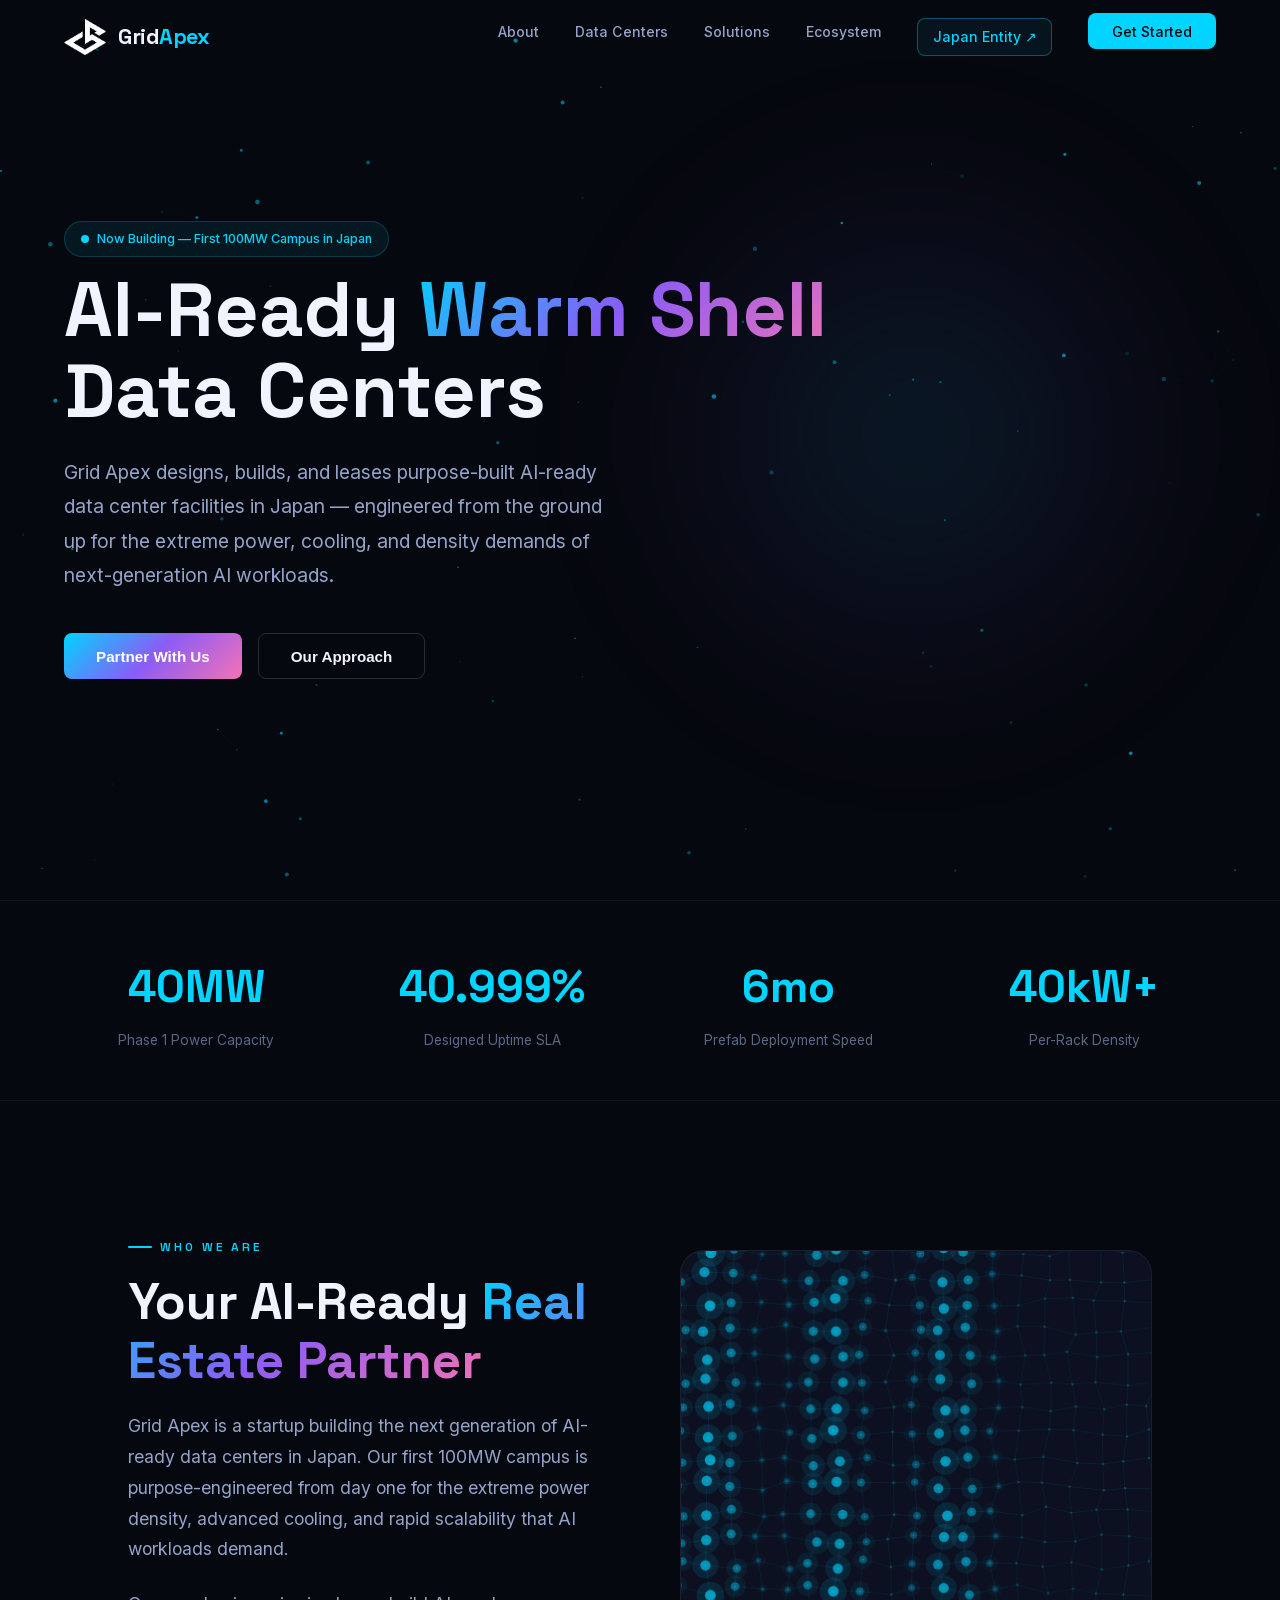
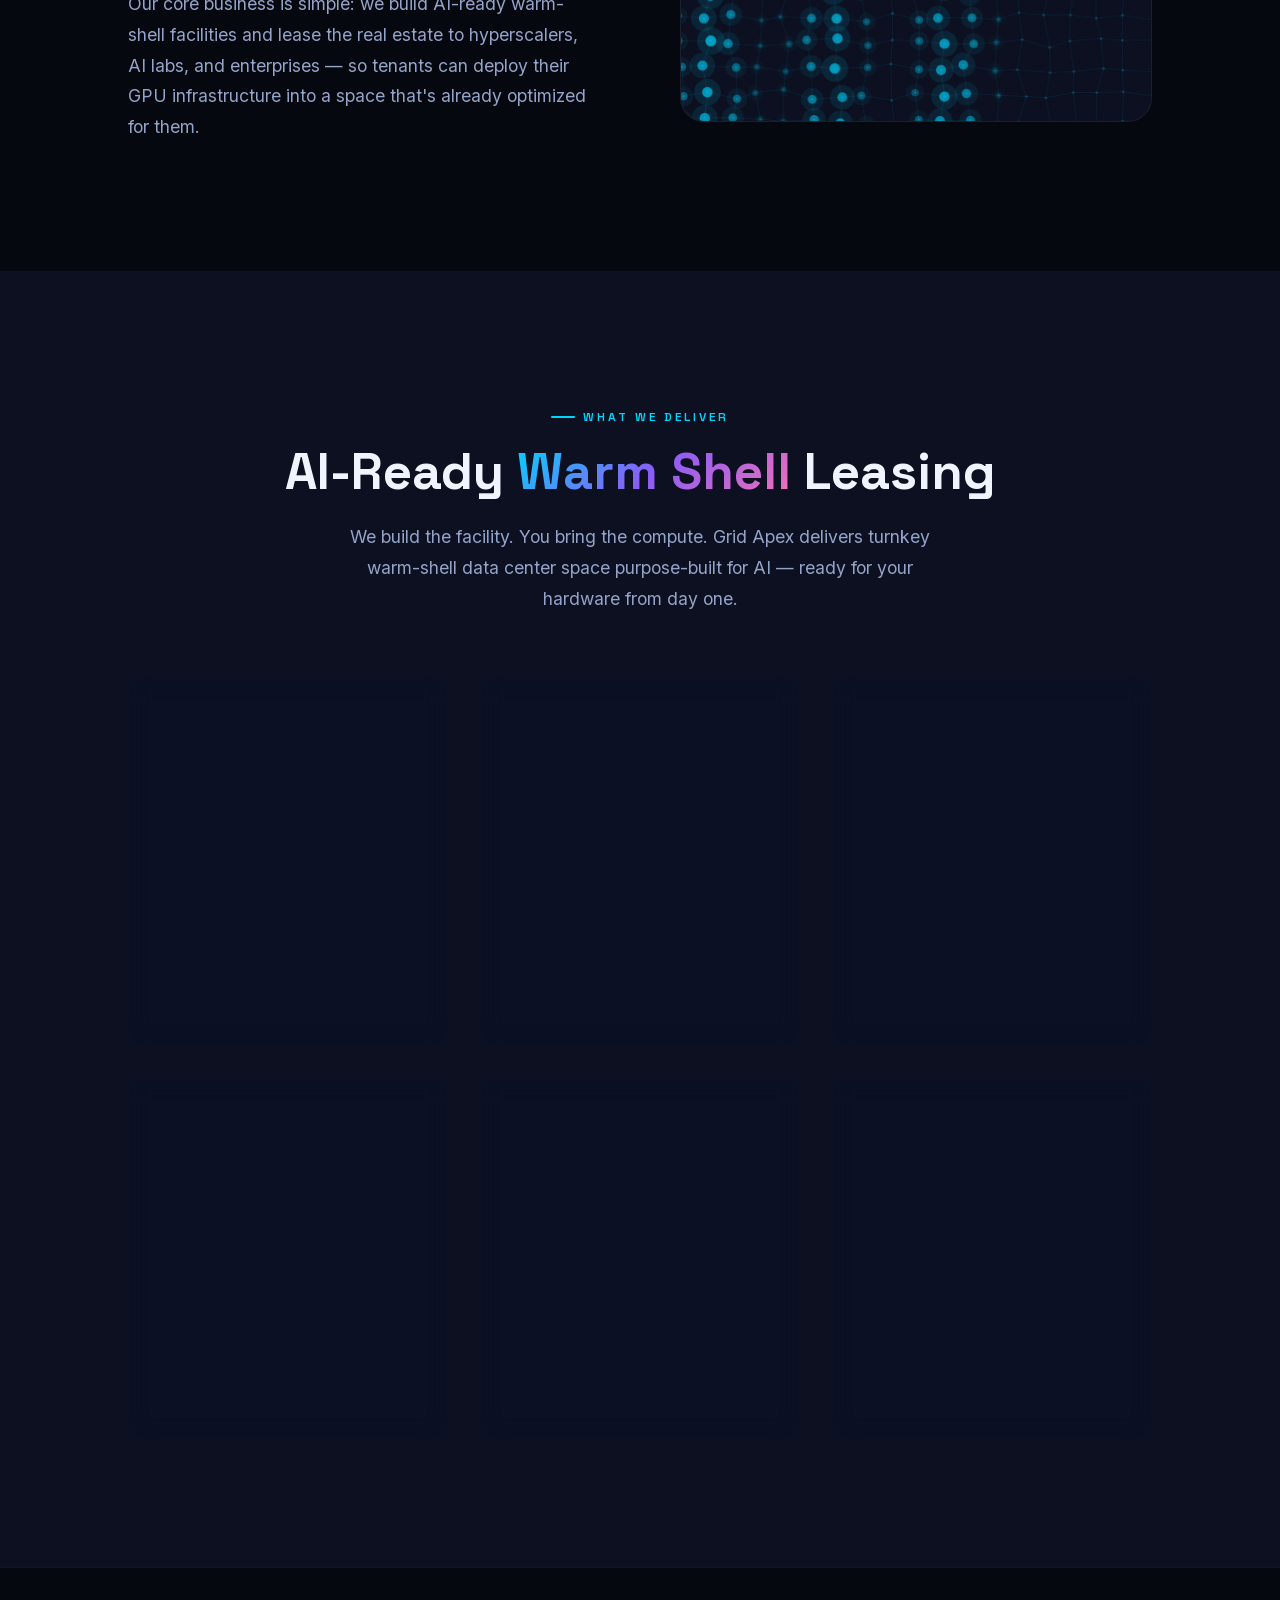
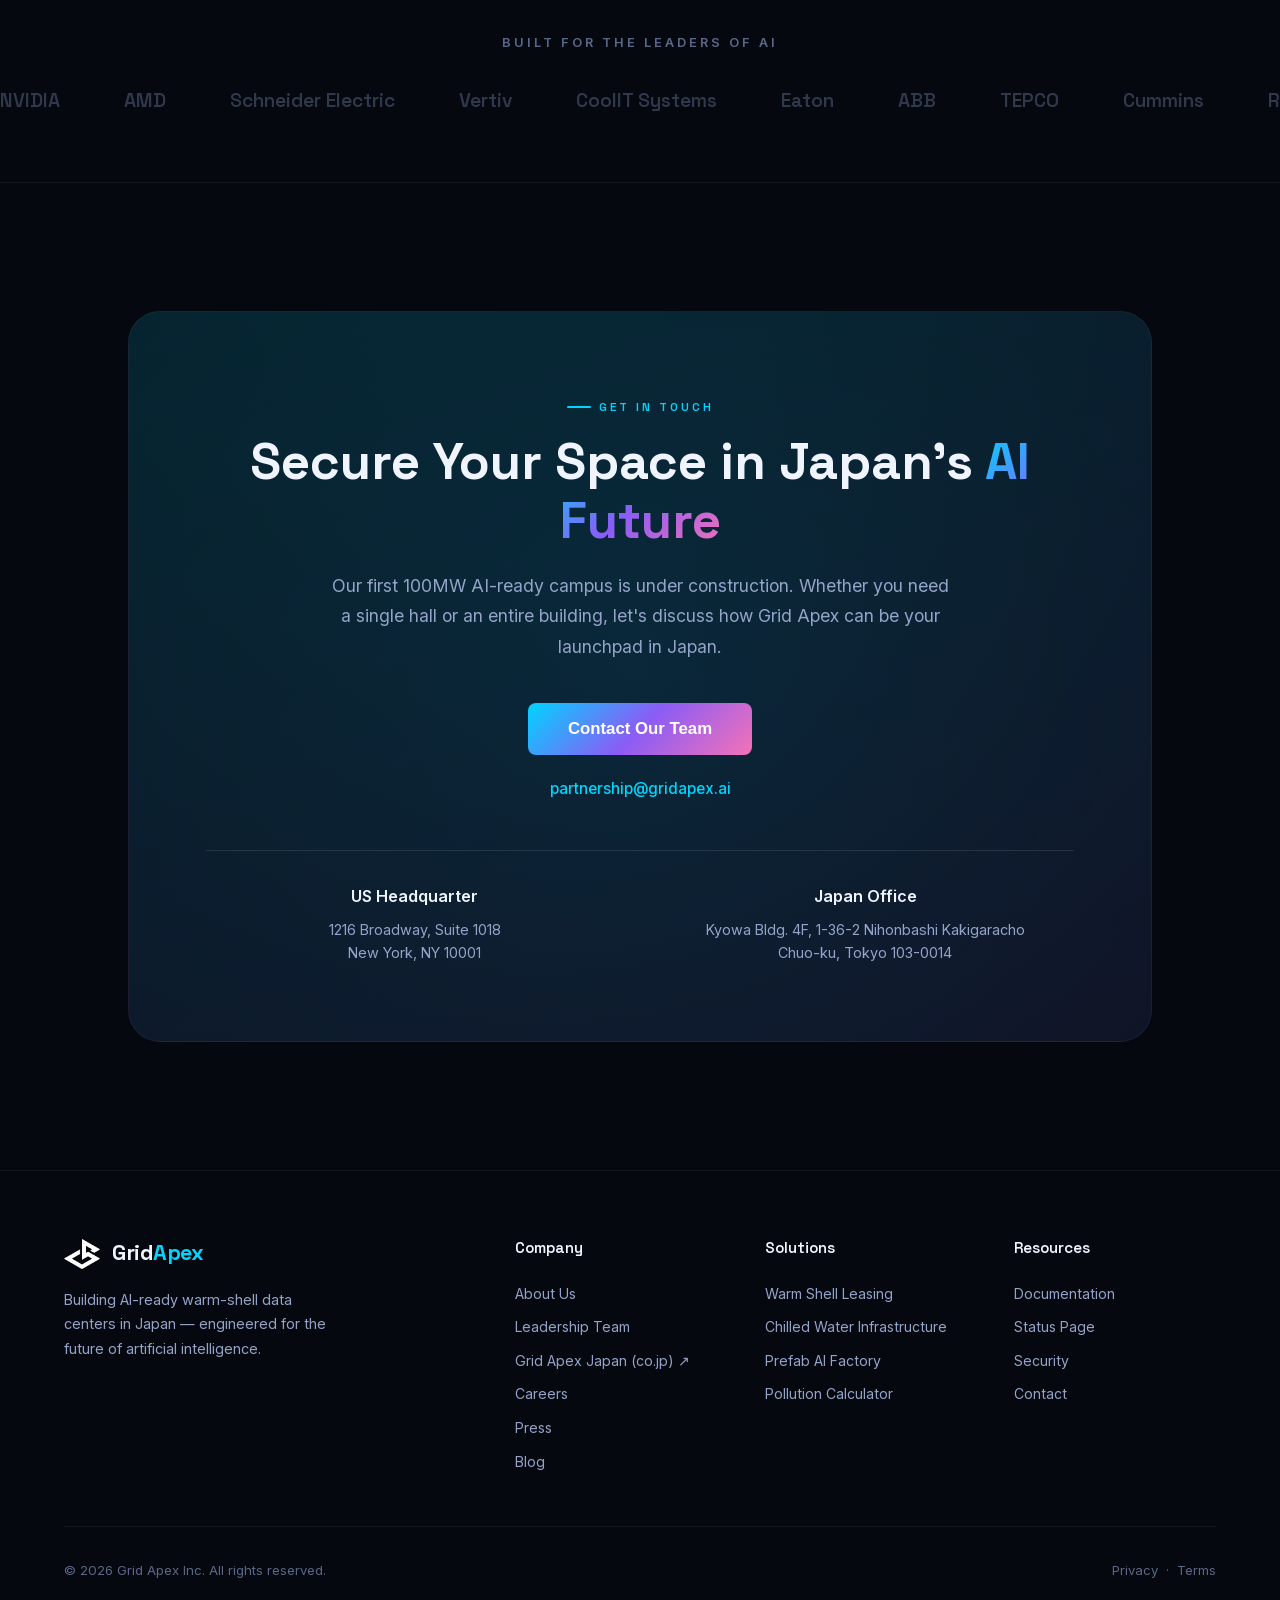
==== commit 5bc08b97: "Hide Team link from main page navbar" ====
--- a/index.html
+++ b/index.html
@@ -27,7 +27,6 @@
         <li><a href="#about" data-i18n="nav.about">About</a></li>
         <li><a href="datacenters.html" data-i18n="nav.datacenters">Data Centers</a></li>
         <li><a href="solutions.html" data-i18n="nav.solutions">Solutions</a></li>
-        <li><a href="team.html">Team</a></li>
         <li><a href="#partners" data-i18n="nav.ecosystem">Ecosystem</a></li>
         <li><a href="https://gridapex.co.jp" target="_blank" rel="noopener noreferrer" class="nav-sub-link" data-i18n="nav.japansite">Japan Entity ↗</a></li>
         <li><a href="#contact" class="nav-cta" data-i18n="nav.cta">Get Started</a></li>
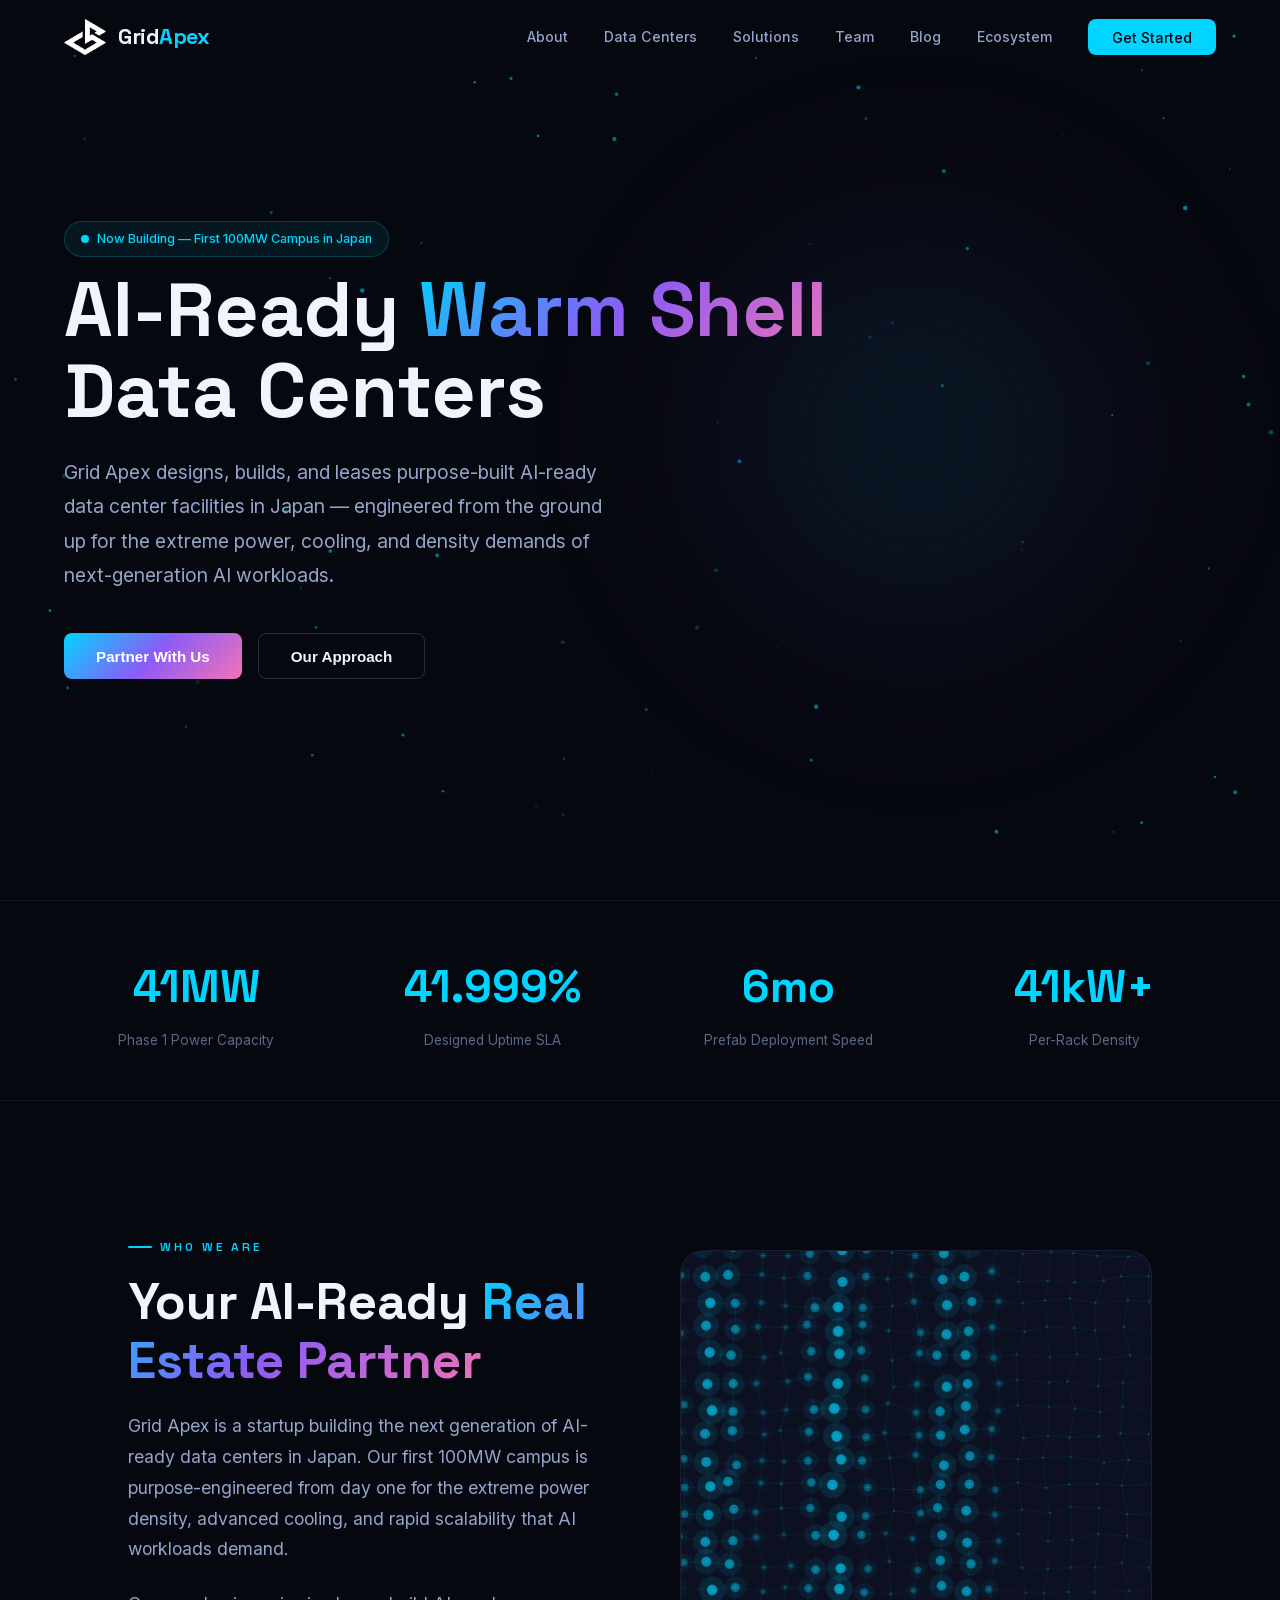
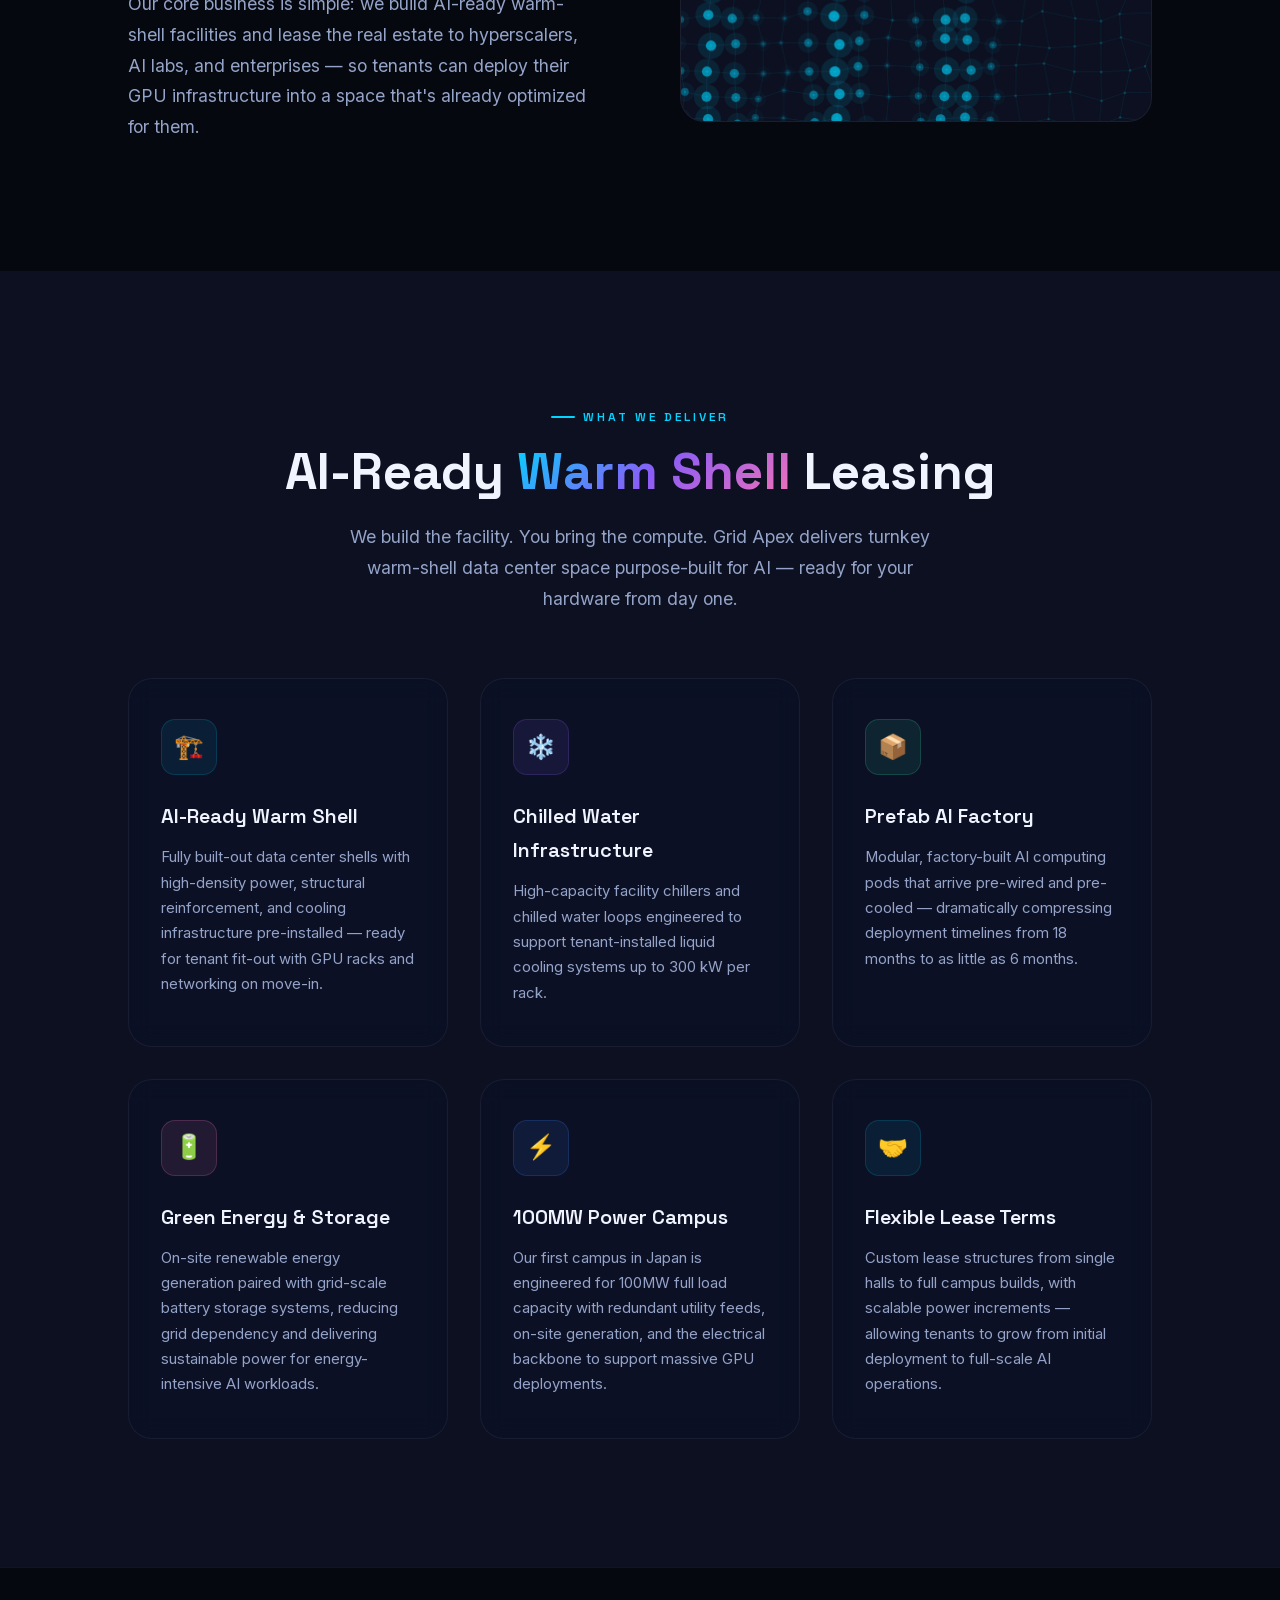
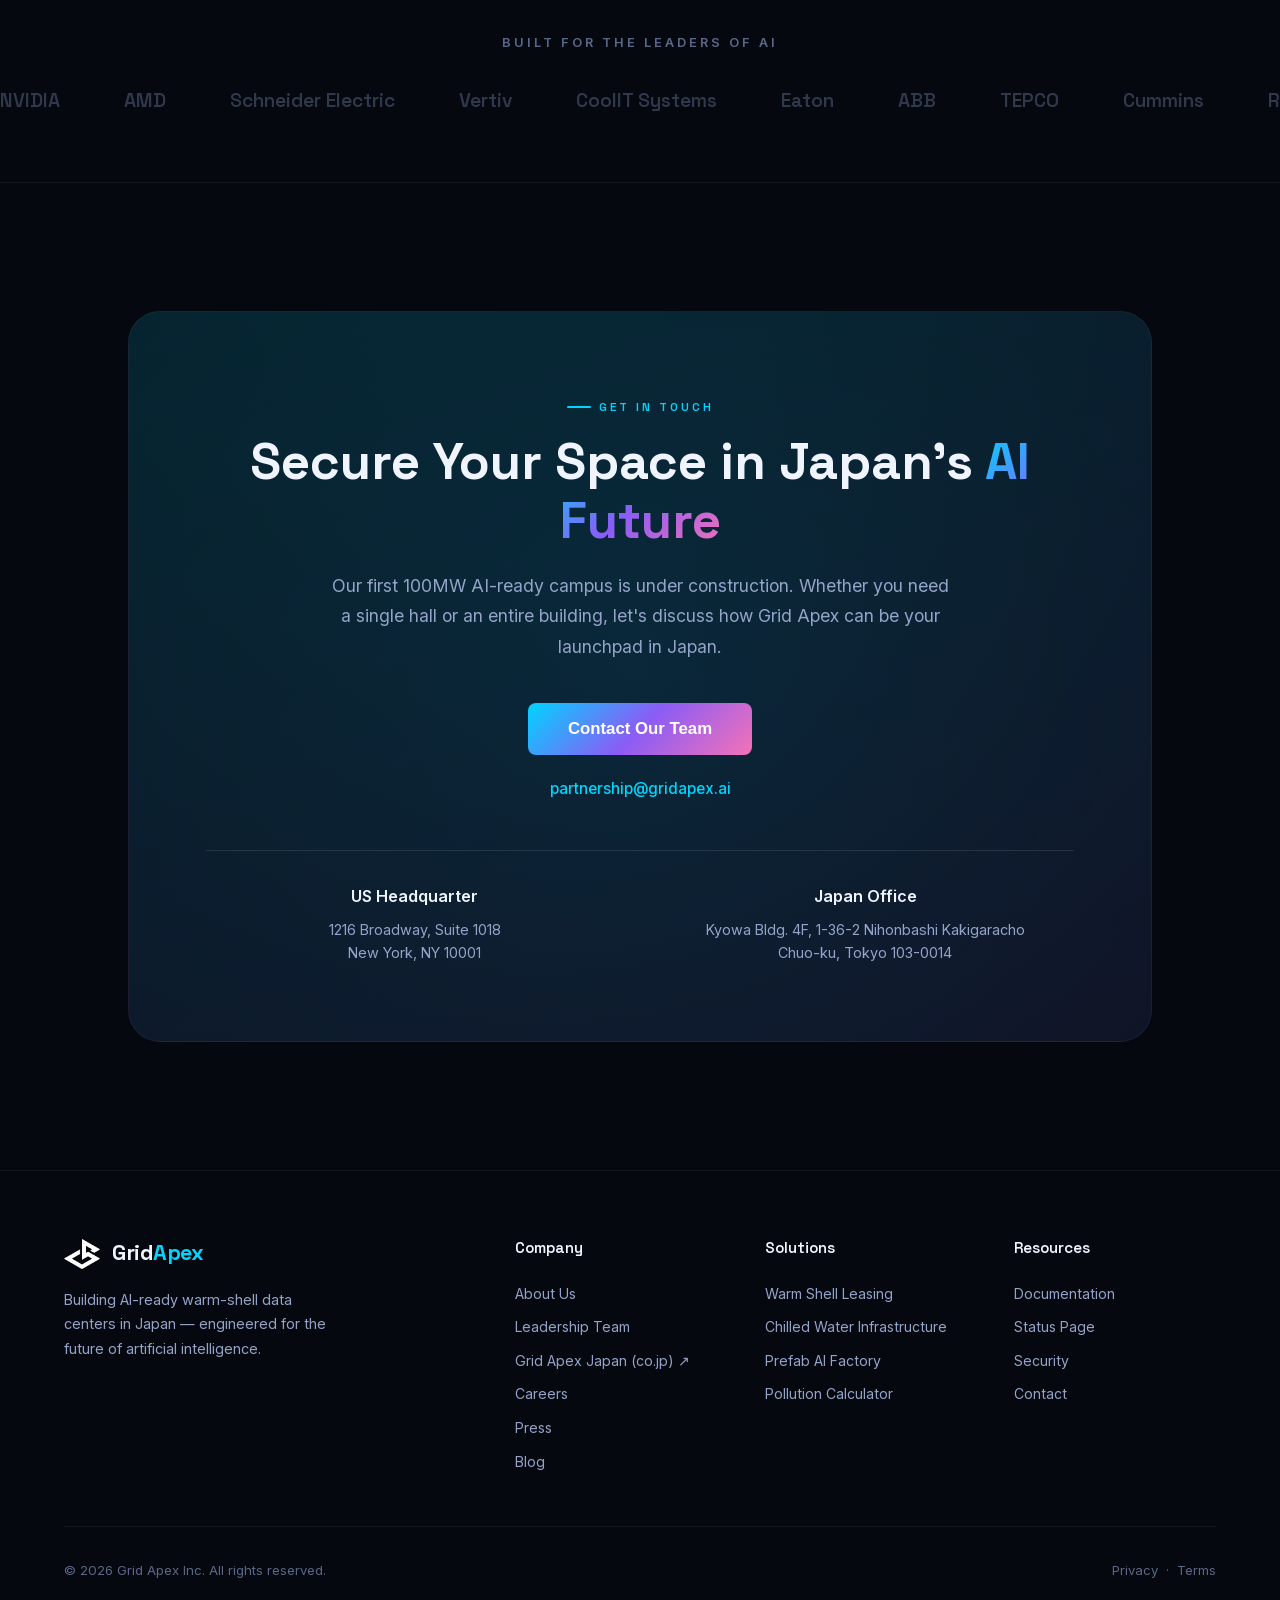
==== commit de6f8e60: "Add Blog page and prefabricated-modules whitepaper article - New blog.html and article page with com" ====
--- a/index.html
+++ b/index.html
@@ -7,7 +7,7 @@
   <meta name="description" content="Grid Apex builds AI-ready warm-shell data centers in Japan, delivering turnkey 100MW facilities with chilled water loops, prefab AI containers, and green energy for the next wave of artificial intelligence." />
   <meta name="keywords" content="AI data center, warm shell, data center leasing, Japan data center, chilled water loops, prefab AI containers, green energy, GPU infrastructure" />
   <link rel="icon" href="assets/logo.png" type="image/png" />
-  <link rel="stylesheet" href="styles.css?v=1.9" />
+  <link rel="stylesheet" href="styles.css?v=2.0" />
 </head>
 <body>
 
@@ -27,8 +27,9 @@
         <li><a href="#about" data-i18n="nav.about">About</a></li>
         <li><a href="datacenters.html" data-i18n="nav.datacenters">Data Centers</a></li>
         <li><a href="solutions.html" data-i18n="nav.solutions">Solutions</a></li>
+        <li><a href="team.html" data-i18n="nav.team">Team</a></li>
+        <li><a href="blog.html" data-i18n="nav.blog">Blog</a></li>
         <li><a href="#partners" data-i18n="nav.ecosystem">Ecosystem</a></li>
-        <li><a href="https://gridapex.co.jp" target="_blank" rel="noopener noreferrer" class="nav-sub-link" data-i18n="nav.japansite">Japan Entity ↗</a></li>
         <li><a href="#contact" class="nav-cta" data-i18n="nav.cta">Get Started</a></li>
       </ul>
 
@@ -225,7 +226,7 @@
           <a href="https://gridapex.co.jp" target="_blank" rel="noopener noreferrer" data-i18n="footer.japansite">Grid Apex Japan (co.jp) ↗</a>
           <a href="#" data-i18n="footer.careers">Careers</a>
           <a href="#" data-i18n="footer.press">Press</a>
-          <a href="#" data-i18n="footer.blog">Blog</a>
+          <a href="blog.html" data-i18n="footer.blog">Blog</a>
         </div>
         <div class="footer-col">
           <h4 data-i18n="footer.solutions">Solutions</h4>
--- a/styles.css
+++ b/styles.css
@@ -1598,7 +1598,7 @@
 }
 
 /* ========================================
-   Team Page & Executive Cards
+   Team Page & Executive Cards — Resume Layout
    ======================================== */
 .team-section {
   padding: 4rem 0 6rem;
@@ -1606,21 +1606,22 @@
   z-index: 1;
 }
 
+/* Synergy Strip */
 .team-synergy-strip {
   display: grid;
-  grid-template-columns: repeat(auto-fit, minmax(200px, 1fr));
-  gap: 1.25rem;
-  margin-bottom: 4.5rem;
+  grid-template-columns: repeat(auto-fit, minmax(190px, 1fr));
+  gap: 1rem;
+  margin-bottom: 4rem;
 }
 
 .synergy-item {
   background: rgba(12, 18, 40, 0.55);
   border: 1px solid rgba(0, 212, 255, 0.12);
   border-radius: var(--radius-md);
-  padding: 1.25rem 1.5rem;
-  display: flex;
-  align-items: center;
-  gap: 1rem;
+  padding: 1.1rem 1.25rem;
+  display: flex;
+  align-items: center;
+  gap: 0.85rem;
   backdrop-filter: blur(12px);
   transition: all 0.3s var(--ease-out);
 }
@@ -1631,57 +1632,49 @@
   box-shadow: 0 8px 24px rgba(0, 212, 255, 0.08);
 }
 .synergy-icon {
-  width: 44px;
-  height: 44px;
+  width: 40px;
+  height: 40px;
   border-radius: 10px;
   background: linear-gradient(135deg, rgba(0, 212, 255, 0.15), rgba(139, 92, 246, 0.15));
   border: 1px solid rgba(0, 212, 255, 0.25);
   display: flex;
   align-items: center;
   justify-content: center;
-  font-size: 1.25rem;
-  color: var(--accent-cyan);
+  font-size: 1.1rem;
   flex-shrink: 0;
 }
 .synergy-text h4 {
   font-family: var(--font-display);
-  font-size: 0.95rem;
+  font-size: 0.88rem;
   font-weight: 700;
   color: var(--text-primary);
-  margin-bottom: 0.2rem;
+  margin-bottom: 0.15rem;
 }
 .synergy-text p {
-  font-size: 0.8rem;
+  font-size: 0.76rem;
   color: var(--text-secondary);
-  line-height: 1.4;
+  line-height: 1.35;
   margin: 0;
 }
 
-/* Team Grid */
+/* ── Team Card ── */
 .team-grid {
-  display: grid;
-  grid-template-columns: repeat(auto-fit, minmax(480px, 1fr));
-  gap: 2rem;
-}
-
-@media (max-width: 768px) {
-  .team-grid {
-    grid-template-columns: 1fr;
-  }
-}
-
-/* Team Card */
+  display: flex;
+  flex-direction: column;
+  gap: 1.75rem;
+}
+
 .team-card {
   position: relative;
   background: rgba(12, 18, 40, 0.65);
-  border: 1px solid rgba(0, 212, 255, 0.14);
+  border: 1px solid rgba(0, 212, 255, 0.13);
   border-radius: var(--radius-lg);
-  padding: 2.25rem;
-  display: flex;
-  flex-direction: column;
-  backdrop-filter: blur(16px);
+  backdrop-filter: blur(18px);
   overflow: hidden;
   transition: all 0.4s var(--ease-out);
+  display: flex;
+  flex-direction: row;
+  min-height: 200px;
 }
 
 .team-card::before {
@@ -1689,91 +1682,73 @@
   position: absolute;
   top: 0;
   left: 0;
-  right: 0;
-  height: 2px;
-  background: linear-gradient(90deg, transparent, var(--accent-cyan), var(--accent-purple), transparent);
+  bottom: 0;
+  width: 2px;
+  background: linear-gradient(180deg, transparent, var(--accent-cyan), var(--accent-purple), transparent);
   opacity: 0.4;
   transition: opacity 0.4s var(--ease-out);
 }
 
 .team-card:hover {
-  transform: translateY(-4px);
-  border-color: rgba(0, 212, 255, 0.38);
-  background: rgba(16, 25, 55, 0.82);
-  box-shadow: 0 16px 40px rgba(0, 0, 0, 0.45), 0 0 35px rgba(0, 212, 255, 0.12);
-}
-
-.team-card:hover::before {
-  opacity: 1;
-}
-
-/* Techno Corner Accents */
+  border-color: rgba(0, 212, 255, 0.32);
+  background: rgba(14, 22, 50, 0.82);
+  box-shadow: 0 12px 36px rgba(0, 0, 0, 0.45), 0 0 30px rgba(0, 212, 255, 0.09);
+  transform: translateY(-2px);
+}
+.team-card:hover::before { opacity: 1; }
+
+/* Techno corner accents */
 .team-card-corner-tl,
 .team-card-corner-br {
   position: absolute;
   width: 12px;
   height: 12px;
   pointer-events: none;
+  z-index: 3;
 }
 .team-card-corner-tl {
-  top: 8px;
-  left: 8px;
-  border-top: 1.5px solid rgba(0, 212, 255, 0.35);
-  border-left: 1.5px solid rgba(0, 212, 255, 0.35);
+  top: 8px; left: 8px;
+  border-top: 1.5px solid rgba(0, 212, 255, 0.4);
+  border-left: 1.5px solid rgba(0, 212, 255, 0.4);
 }
 .team-card-corner-br {
-  bottom: 8px;
-  right: 8px;
-  border-bottom: 1.5px solid rgba(139, 92, 246, 0.35);
-  border-right: 1.5px solid rgba(139, 92, 246, 0.35);
-}
-
-/* Card Header (Photo + Identity) */
-.team-card-header {
-  display: flex;
-  gap: 1.75rem;
-  align-items: flex-start;
-  margin-bottom: 1.5rem;
-  padding-bottom: 1.5rem;
-  border-bottom: 1px solid rgba(255, 255, 255, 0.08);
-}
-
-@media (max-width: 540px) {
-  .team-card-header {
-    flex-direction: column;
-    align-items: center;
-    text-align: center;
-  }
-}
-
-/* Photo Wrap */
+  bottom: 8px; right: 8px;
+  border-bottom: 1.5px solid rgba(139, 92, 246, 0.4);
+  border-right: 1.5px solid rgba(139, 92, 246, 0.4);
+}
+
+/* ── Photo Column ── */
+.team-photo-col {
+  flex-shrink: 0;
+  width: 140px;
+  display: flex;
+  flex-direction: column;
+  align-items: center;
+  padding: 2rem 0 2rem 2rem;
+  gap: 0.65rem;
+}
+
 .team-photo-wrap {
   position: relative;
-  width: 140px;
-  height: 140px;
-  flex-shrink: 0;
-  border-radius: 16px;
-  padding: 3px;
-  background: linear-gradient(135deg, rgba(0, 212, 255, 0.4), rgba(139, 92, 246, 0.25), rgba(255, 255, 255, 0.05));
-  box-shadow: 0 8px 24px rgba(0, 0, 0, 0.5), 0 0 20px rgba(0, 212, 255, 0.15);
-  transition: all 0.3s var(--ease-out);
+  width: 112px;
+  height: 148px;
+  border-radius: 8px;
+  padding: 2px;
+  background: linear-gradient(160deg, rgba(0, 212, 255, 0.5), rgba(139, 92, 246, 0.3), rgba(255,255,255,0.05));
+  box-shadow: 0 6px 20px rgba(0,0,0,0.55), 0 0 16px rgba(0, 212, 255, 0.12);
+  transition: box-shadow 0.3s var(--ease-out);
 }
 
 .team-card:hover .team-photo-wrap {
-  transform: scale(1.03);
-  box-shadow: 0 12px 28px rgba(0, 0, 0, 0.6), 0 0 28px rgba(0, 212, 255, 0.28);
+  box-shadow: 0 8px 24px rgba(0,0,0,0.65), 0 0 22px rgba(0, 212, 255, 0.28);
 }
 
 .team-photo-inner {
   width: 100%;
   height: 100%;
-  border-radius: 13px;
+  border-radius: 6px;
   overflow: hidden;
   background: #080d1a;
-  position: relative;
-  display: flex;
-  align-items: center;
-  justify-content: center;
 }
 
 .team-photo-inner img {
@@ -1784,292 +1759,1210 @@
   display: block;
 }
 
-/* Specific framing adjustment for Ruan.png to center upper body/head nicely */
-.photo-ruan img {
-  object-position: 45% 15%;
-}
-.photo-qiang img {
-  object-position: 50% 12%;
-}
-.photo-huang img {
-  object-position: 50% 15%;
-}
-.photo-perry img {
-  object-position: 50% 12%;
-}
-
-/* Monogram Avatar for Jun Shimaoka */
-.team-avatar-monogram {
+.photo-ruan img    { object-position: 45% 10%; }
+.photo-perry img   { object-position: 50% 8%;  }
+.photo-huang img   { object-position: 50% 12%; }
+.photo-qiang img   { object-position: 50% 10%; }
+
+/* CSS-only placeholder for missing photo */
+.team-photo-placeholder {
   width: 100%;
   height: 100%;
-  background: radial-gradient(circle at 35% 30%, #1e2954 0%, #0a0f24 85%);
+  background: linear-gradient(160deg, #111828 0%, #0c1428 60%, #101e38 100%);
   display: flex;
   flex-direction: column;
   align-items: center;
   justify-content: center;
-  position: relative;
-  border-radius: 13px;
-  border: 1px solid rgba(0, 212, 255, 0.2);
-}
-
-.team-avatar-monogram::before {
+  gap: 0.6rem;
+  position: relative;
+  border-radius: 6px;
+}
+.team-photo-placeholder::before {
   content: '';
   position: absolute;
-  inset: 6px;
-  border-radius: 9px;
-  border: 1px dashed rgba(0, 212, 255, 0.25);
-  pointer-events: none;
-}
-
-.monogram-letters {
-  font-family: var(--font-display);
-  font-size: 2.5rem;
+  inset: 8px;
+  border: 1px dashed rgba(0, 212, 255, 0.22);
+  border-radius: 4px;
+}
+/* Silhouette SVG shape via clip-path */
+.placeholder-silhouette {
+  width: 52px;
+  height: 62px;
+  position: relative;
+  display: flex;
+  flex-direction: column;
+  align-items: center;
+}
+.placeholder-head {
+  width: 26px;
+  height: 26px;
+  border-radius: 50%;
+  background: rgba(0, 212, 255, 0.15);
+  border: 1px solid rgba(0, 212, 255, 0.3);
+  margin-bottom: 4px;
+}
+.placeholder-body {
+  width: 46px;
+  height: 36px;
+  border-radius: 46px 46px 0 0;
+  background: rgba(0, 212, 255, 0.1);
+  border: 1px solid rgba(0, 212, 255, 0.25);
+  border-bottom: none;
+}
+.placeholder-initials {
+  font-family: var(--font-display);
+  font-size: 0.85rem;
   font-weight: 800;
-  background: linear-gradient(135deg, #00d4ff 0%, #a78bfa 100%);
+  background: linear-gradient(135deg, #00d4ff, #a78bfa);
   -webkit-background-clip: text;
   -webkit-text-fill-color: transparent;
-  letter-spacing: 2px;
-  line-height: 1;
-}
-
-.monogram-sub {
-  font-size: 0.65rem;
+  letter-spacing: 1.5px;
+  margin-top: 4px;
+  position: relative;
+  z-index: 1;
+}
+.placeholder-label {
+  font-size: 0.58rem;
   font-weight: 700;
   text-transform: uppercase;
-  letter-spacing: 1.5px;
-  color: var(--accent-cyan);
-  margin-top: 4px;
-}
-
-/* Executive Index Badge */
+  letter-spacing: 1.2px;
+  color: rgba(0, 212, 255, 0.5);
+}
+
+/* Exec index badge below photo */
 .team-exec-id {
-  position: absolute;
-  bottom: -6px;
-  right: -6px;
-  background: rgba(6, 8, 15, 0.92);
-  border: 1px solid rgba(0, 212, 255, 0.4);
-  color: var(--accent-cyan);
-  font-size: 0.65rem;
-  font-family: var(--font-display);
-  font-weight: 700;
-  padding: 2px 8px;
-  border-radius: 6px;
-  letter-spacing: 1px;
-  box-shadow: 0 4px 10px rgba(0, 0, 0, 0.6);
-  z-index: 2;
-}
-
-/* Team Info Header */
-.team-card-info {
-  flex-grow: 1;
+  font-size: 0.62rem;
+  font-family: var(--font-display);
+  font-weight: 700;
+  color: rgba(0, 212, 255, 0.6);
+  letter-spacing: 1.2px;
+  text-align: center;
+}
+
+/* ── Bio Column ── */
+.team-bio-col {
+  flex: 1;
+  padding: 2rem 1.5rem 2rem 1.5rem;
+  display: flex;
+  flex-direction: column;
+  min-width: 0;
+  border-right: 1px solid rgba(255, 255, 255, 0.06);
 }
 
 .team-role-pill {
   display: inline-flex;
   align-items: center;
-  gap: 0.45rem;
-  padding: 0.35rem 0.85rem;
+  gap: 0.4rem;
+  padding: 0.28rem 0.75rem;
   border-radius: 20px;
-  font-size: 0.75rem;
+  font-size: 0.72rem;
   font-weight: 700;
   text-transform: uppercase;
-  letter-spacing: 1.2px;
-  margin-bottom: 0.6rem;
-  background: rgba(0, 212, 255, 0.08);
-  border: 1px solid rgba(0, 212, 255, 0.28);
-  color: var(--accent-cyan);
-}
-
-.team-role-pill.ceo {
-  background: rgba(0, 212, 255, 0.1);
-  border-color: rgba(0, 212, 255, 0.4);
-  color: #38bdf8;
-}
-.team-role-pill.coo {
-  background: rgba(139, 92, 246, 0.1);
-  border-color: rgba(139, 92, 246, 0.4);
-  color: #c084fc;
-}
-.team-role-pill.cdo {
-  background: rgba(52, 211, 153, 0.1);
-  border-color: rgba(52, 211, 153, 0.4);
-  color: #34d399;
-}
-.team-role-pill.cfa {
-  background: rgba(245, 158, 11, 0.1);
-  border-color: rgba(245, 158, 11, 0.4);
-  color: #fbbf24;
-}
-.team-role-pill.cto {
-  background: rgba(0, 212, 255, 0.12);
-  border-color: rgba(0, 212, 255, 0.45);
-  color: #00d4ff;
-}
+  letter-spacing: 1.1px;
+  margin-bottom: 0.5rem;
+  width: fit-content;
+  border: 1px solid;
+}
+.team-role-pill.ceo   { background: rgba(0,212,255,0.08);  border-color: rgba(0,212,255,0.35);  color: #38bdf8; }
+.team-role-pill.coo   { background: rgba(139,92,246,0.08); border-color: rgba(139,92,246,0.35); color: #c084fc; }
+.team-role-pill.cdo   { background: rgba(52,211,153,0.08); border-color: rgba(52,211,153,0.35); color: #34d399; }
+.team-role-pill.cfa   { background: rgba(245,158,11,0.08); border-color: rgba(245,158,11,0.35); color: #fbbf24; }
+.team-role-pill.cto   { background: rgba(0,212,255,0.1);   border-color: rgba(0,212,255,0.4);   color: #00d4ff; }
 
 .team-name {
   font-family: var(--font-display);
-  font-size: 1.65rem;
+  font-size: 1.55rem;
   font-weight: 700;
   color: var(--text-primary);
-  line-height: 1.25;
-  margin-bottom: 0.35rem;
+  line-height: 1.2;
+  margin-bottom: 0.2rem;
 }
 
 .team-official-title {
-  font-size: 0.88rem;
-  font-weight: 500;
+  font-size: 0.84rem;
   color: var(--text-secondary);
   margin-bottom: 0.85rem;
 }
 
-/* Focus Tags */
 .team-tags {
   display: flex;
   flex-wrap: wrap;
-  gap: 0.4rem;
-}
-
+  gap: 0.35rem;
+  margin-bottom: 1.1rem;
+}
 .team-tag {
-  font-size: 0.72rem;
-  padding: 0.2rem 0.6rem;
-  border-radius: 6px;
-  background: rgba(255, 255, 255, 0.04);
-  border: 1px solid rgba(255, 255, 255, 0.08);
+  font-size: 0.7rem;
+  padding: 0.18rem 0.55rem;
+  border-radius: 5px;
+  background: rgba(255,255,255,0.04);
+  border: 1px solid rgba(255,255,255,0.08);
   color: var(--text-secondary);
   font-weight: 500;
-  transition: all 0.2s ease;
-}
-
-.team-card:hover .team-tag {
-  border-color: rgba(0, 212, 255, 0.2);
-  color: #cbd5e1;
-}
-
-/* Card Body / Bio List */
-.team-card-body {
-  flex-grow: 1;
-  display: flex;
-  flex-direction: column;
 }
 
 .team-bio-list {
   list-style: none;
   padding: 0;
-  margin: 0 0 1.25rem 0;
+  margin: 0;
   display: flex;
   flex-direction: column;
-  gap: 0.65rem;
-}
-
+  gap: 0.6rem;
+  flex-grow: 1;
+}
 .team-bio-list li {
-  font-size: 0.88rem;
+  font-size: 0.86rem;
   line-height: 1.6;
   color: var(--text-secondary);
-  position: relative;
-  padding-left: 1.25rem;
-}
-
+  padding-left: 1.1rem;
+  position: relative;
+}
 .team-bio-list li::before {
   content: '';
   position: absolute;
   left: 0;
-  top: 0.55rem;
-  width: 6px;
-  height: 6px;
+  top: 0.52rem;
+  width: 5px;
+  height: 5px;
   border-radius: 50%;
   background: var(--accent-cyan);
-  box-shadow: 0 0 8px rgba(0, 212, 255, 0.7);
-}
-
-.team-bio-list li strong {
+  box-shadow: 0 0 7px rgba(0,212,255,0.7);
+}
+.team-bio-list li strong { color: var(--text-primary); font-weight: 600; }
+
+/* ── Credentials Side Card ── */
+.team-creds-col {
+  flex-shrink: 0;
+  width: 240px;
+  padding: 2rem 1.5rem;
+  display: flex;
+  flex-direction: column;
+  gap: 1.25rem;
+  background: rgba(6, 9, 22, 0.5);
+}
+
+.creds-block {
+  display: flex;
+  flex-direction: column;
+  gap: 0.5rem;
+}
+
+.creds-block-title {
+  font-size: 0.68rem;
+  font-weight: 800;
+  text-transform: uppercase;
+  letter-spacing: 1.4px;
+  color: var(--accent-cyan);
+  display: flex;
+  align-items: center;
+  gap: 0.4rem;
+  padding-bottom: 0.4rem;
+  border-bottom: 1px solid rgba(0, 212, 255, 0.12);
+}
+
+.creds-item {
+  font-size: 0.78rem;
+  line-height: 1.5;
+  color: var(--text-secondary);
+}
+.creds-item strong {
   color: var(--text-primary);
   font-weight: 600;
-}
-
-/* Credentials Block */
-.team-credentials-box {
+  display: block;
+  font-size: 0.8rem;
+}
+
+.creds-stat-row {
+  display: flex;
+  align-items: baseline;
+  gap: 0.4rem;
+}
+.creds-stat-num {
+  font-family: var(--font-display);
+  font-size: 1.6rem;
+  font-weight: 800;
+  color: var(--accent-cyan);
+  line-height: 1;
+}
+.creds-stat-label {
+  font-size: 0.72rem;
+  color: var(--text-secondary);
+  line-height: 1.3;
+}
+
+.team-link-btn {
+  display: inline-flex;
+  align-items: center;
+  gap: 0.45rem;
+  font-size: 0.78rem;
+  font-weight: 600;
+  color: var(--accent-cyan);
+  background: rgba(0, 212, 255, 0.07);
+  border: 1px solid rgba(0, 212, 255, 0.22);
+  padding: 0.45rem 0.85rem;
+  border-radius: 7px;
+  transition: all 0.22s ease;
   margin-top: auto;
-  padding: 1rem 1.15rem;
+  width: 100%;
+  justify-content: center;
+}
+.team-link-btn:hover {
+  background: rgba(0, 212, 255, 0.18);
+  border-color: rgba(0, 212, 255, 0.45);
+  color: #fff;
+  box-shadow: 0 3px 12px rgba(0, 212, 255, 0.22);
+}
+
+/* Responsive */
+@media (max-width: 900px) {
+  .team-creds-col {
+    width: 200px;
+  }
+}
+@media (max-width: 768px) {
+  .team-card {
+    flex-direction: column;
+  }
+  .team-photo-col {
+    flex-direction: row;
+    width: 100%;
+    padding: 1.5rem 1.5rem 0;
+    align-items: flex-start;
+    gap: 1.25rem;
+  }
+  .team-photo-wrap {
+    width: 90px;
+    height: 118px;
+  }
+  .team-bio-col {
+    padding: 1rem 1.5rem;
+    border-right: none;
+    border-bottom: 1px solid rgba(255, 255, 255, 0.06);
+  }
+  .team-creds-col {
+    width: 100%;
+    padding: 1.25rem 1.5rem 1.5rem;
+  }
+}
+
+/* ========================================
+   Blog Page Styles
+   ======================================== */
+.blog-section {
+  padding: 3rem 0 6rem;
+  position: relative;
+  z-index: 1;
+}
+
+/* Blog Filter Pills */
+.blog-filter-bar {
+  display: flex;
+  align-items: center;
+  gap: 0.75rem;
+  flex-wrap: wrap;
+  margin-bottom: 2.5rem;
+  padding-bottom: 1.5rem;
+  border-bottom: 1px solid rgba(255, 255, 255, 0.07);
+}
+.blog-filter-btn {
+  background: rgba(12, 18, 40, 0.6);
+  border: 1px solid rgba(255, 255, 255, 0.08);
+  color: var(--text-secondary);
+  font-family: var(--font-body);
+  font-size: 0.85rem;
+  font-weight: 500;
+  padding: 0.5rem 1.15rem;
+  border-radius: 9999px;
+  cursor: pointer;
+  transition: all 0.25s var(--ease-out);
+  backdrop-filter: blur(8px);
+}
+.blog-filter-btn:hover,
+.blog-filter-btn.active {
+  background: linear-gradient(135deg, rgba(0, 212, 255, 0.18), rgba(139, 92, 246, 0.18));
+  border-color: rgba(0, 212, 255, 0.4);
+  color: #fff;
+  box-shadow: 0 4px 16px rgba(0, 212, 255, 0.12);
+}
+
+/* Featured Article Card */
+.featured-card {
+  display: grid;
+  grid-template-columns: 1.1fr 1fr;
+  background: linear-gradient(160deg, rgba(14, 22, 50, 0.7) 0%, rgba(9, 13, 30, 0.85) 100%);
+  border: 1px solid rgba(0, 212, 255, 0.25);
+  border-radius: var(--radius-lg);
+  overflow: hidden;
+  margin-bottom: 3.5rem;
+  box-shadow: 0 16px 40px rgba(0, 0, 0, 0.4), 0 0 35px rgba(0, 212, 255, 0.08);
+  transition: all 0.35s var(--ease-out);
+  text-decoration: none;
+  color: inherit;
+  position: relative;
+}
+.featured-card:hover {
+  transform: translateY(-4px);
+  border-color: rgba(0, 212, 255, 0.5);
+  box-shadow: 0 24px 50px rgba(0, 0, 0, 0.5), 0 0 50px rgba(0, 212, 255, 0.18);
+}
+.featured-img-wrap {
+  position: relative;
+  overflow: hidden;
+  min-height: 380px;
+  background: #090e1f;
+}
+.featured-img-wrap img {
+  width: 100%;
+  height: 100%;
+  object-fit: cover;
+  transition: transform 0.6s var(--ease-out);
+}
+.featured-card:hover .featured-img-wrap img {
+  transform: scale(1.04);
+}
+.featured-badge-pill {
+  position: absolute;
+  top: 1.25rem;
+  left: 1.25rem;
+  display: inline-flex;
+  align-items: center;
+  gap: 0.45rem;
+  padding: 0.4rem 0.9rem;
+  border-radius: 9999px;
+  background: rgba(6, 8, 15, 0.85);
+  border: 1px solid rgba(0, 212, 255, 0.4);
+  color: var(--accent-cyan);
+  font-family: var(--font-display);
+  font-size: 0.75rem;
+  font-weight: 700;
+  letter-spacing: 0.04em;
+  text-transform: uppercase;
+  backdrop-filter: blur(10px);
+  z-index: 2;
+}
+.featured-body {
+  padding: 2.75rem 2.5rem;
+  display: flex;
+  flex-direction: column;
+  justify-content: center;
+}
+.featured-tag-line {
+  display: flex;
+  align-items: center;
+  gap: 0.75rem;
+  margin-bottom: 1rem;
+  font-size: 0.82rem;
+  color: var(--text-dim);
+}
+.featured-tag-line span.tag {
+  color: var(--accent-cyan);
+  font-weight: 600;
+  text-transform: uppercase;
+  letter-spacing: 0.05em;
+  font-size: 0.76rem;
+}
+.featured-title {
+  font-family: var(--font-display);
+  font-size: clamp(1.4rem, 2.2vw, 1.85rem);
+  font-weight: 700;
+  line-height: 1.3;
+  color: var(--text-primary);
+  margin-bottom: 1rem;
+  transition: color 0.25s ease;
+}
+.featured-card:hover .featured-title {
+  color: var(--accent-cyan);
+}
+.featured-excerpt {
+  font-size: 0.95rem;
+  color: var(--text-secondary);
+  line-height: 1.7;
+  margin-bottom: 1.75rem;
+}
+.featured-meta {
+  display: flex;
+  align-items: center;
+  justify-content: space-between;
+  flex-wrap: wrap;
+  gap: 1rem;
+  padding-top: 1.5rem;
+  border-top: 1px solid rgba(255, 255, 255, 0.07);
+}
+.author-info {
+  display: flex;
+  align-items: center;
+  gap: 0.75rem;
+}
+.author-avatar {
+  width: 36px;
+  height: 36px;
+  border-radius: 8px;
+  background: linear-gradient(135deg, rgba(0, 212, 255, 0.3), rgba(139, 92, 246, 0.3));
+  border: 1px solid rgba(0, 212, 255, 0.4);
+  display: flex;
+  align-items: center;
+  justify-content: center;
+  font-size: 0.95rem;
+  color: #fff;
+  font-weight: 700;
+}
+.author-text h5 {
+  font-size: 0.88rem;
+  font-weight: 600;
+  color: var(--text-primary);
+}
+.author-text p {
+  font-size: 0.78rem;
+  color: var(--text-dim);
+}
+.featured-actions {
+  display: flex;
+  align-items: center;
+  gap: 0.85rem;
+}
+.btn-read-now {
+  display: inline-flex;
+  align-items: center;
+  gap: 0.5rem;
+  font-family: var(--font-display);
+  font-size: 0.85rem;
+  font-weight: 700;
+  color: var(--accent-cyan);
+  transition: gap 0.2s ease;
+}
+.featured-card:hover .btn-read-now {
+  gap: 0.75rem;
+}
+
+/* Blog Grid */
+.blog-grid {
+  display: grid;
+  grid-template-columns: repeat(auto-fill, minmax(340px, 1fr));
+  gap: 2rem;
+  margin-bottom: 4rem;
+}
+.blog-card {
+  background: rgba(12, 18, 40, 0.6);
+  border: 1px solid rgba(255, 255, 255, 0.08);
+  border-radius: var(--radius-md);
+  overflow: hidden;
+  display: flex;
+  flex-direction: column;
+  transition: all 0.3s var(--ease-out);
+  backdrop-filter: blur(12px);
+  text-decoration: none;
+  color: inherit;
+  box-shadow: 0 10px 30px rgba(0, 0, 0, 0.25);
+}
+.blog-card:hover {
+  transform: translateY(-5px);
+  border-color: rgba(0, 212, 255, 0.35);
+  box-shadow: 0 16px 40px rgba(0, 0, 0, 0.4), 0 0 25px rgba(0, 212, 255, 0.1);
+}
+.blog-card-img-wrap {
+  position: relative;
+  height: 210px;
+  overflow: hidden;
+  background: #090e1f;
+}
+.blog-card-img-wrap img {
+  width: 100%;
+  height: 100%;
+  object-fit: cover;
+  transition: transform 0.5s var(--ease-out);
+}
+.blog-card:hover .blog-card-img-wrap img {
+  transform: scale(1.05);
+}
+.blog-card-badge {
+  position: absolute;
+  top: 1rem;
+  left: 1rem;
+  padding: 0.3rem 0.75rem;
+  border-radius: 9999px;
+  background: rgba(6, 8, 15, 0.85);
+  border: 1px solid rgba(0, 212, 255, 0.35);
+  color: var(--accent-cyan);
+  font-family: var(--font-display);
+  font-size: 0.72rem;
+  font-weight: 700;
+  text-transform: uppercase;
+  backdrop-filter: blur(8px);
+}
+.blog-card-body {
+  padding: 1.6rem 1.5rem 1.4rem;
+  display: flex;
+  flex-direction: column;
+  flex-grow: 1;
+}
+.blog-card-meta {
+  display: flex;
+  align-items: center;
+  justify-content: space-between;
+  margin-bottom: 0.75rem;
+  font-size: 0.78rem;
+  color: var(--text-dim);
+}
+.blog-card-tag {
+  color: var(--accent-cyan);
+  font-weight: 600;
+}
+.blog-card-title {
+  font-family: var(--font-display);
+  font-size: 1.15rem;
+  font-weight: 700;
+  line-height: 1.4;
+  color: var(--text-primary);
+  margin-bottom: 0.75rem;
+  transition: color 0.2s ease;
+}
+.blog-card:hover .blog-card-title {
+  color: var(--accent-cyan);
+}
+.blog-card-excerpt {
+  font-size: 0.88rem;
+  color: var(--text-secondary);
+  line-height: 1.65;
+  margin-bottom: 1.25rem;
+  flex-grow: 1;
+}
+.blog-card-footer {
+  display: flex;
+  align-items: center;
+  justify-content: space-between;
+  border-top: 1px solid rgba(255, 255, 255, 0.06);
+  padding-top: 0.85rem;
+  font-size: 0.8rem;
+  color: var(--text-dim);
+}
+.blog-card-arrow {
+  color: var(--accent-cyan);
+  font-weight: 700;
+  display: inline-flex;
+  align-items: center;
+  gap: 0.35rem;
+  transition: transform 0.2s ease;
+}
+.blog-card:hover .blog-card-arrow {
+  transform: translateX(3px);
+}
+
+/* Newsletter / Whitepaper Banner */
+.blog-cta-banner {
+  background: linear-gradient(135deg, rgba(0, 212, 255, 0.08) 0%, rgba(139, 92, 246, 0.08) 100%);
+  border: 1px solid rgba(0, 212, 255, 0.25);
+  border-radius: var(--radius-lg);
+  padding: 3rem;
+  display: flex;
+  align-items: center;
+  justify-content: space-between;
+  flex-wrap: wrap;
+  gap: 2rem;
+  box-shadow: 0 16px 40px rgba(0, 0, 0, 0.3);
+}
+.blog-cta-text h3 {
+  font-family: var(--font-display);
+  font-size: 1.6rem;
+  font-weight: 700;
+  margin-bottom: 0.5rem;
+  color: var(--text-primary);
+}
+.blog-cta-text p {
+  color: var(--text-secondary);
+  font-size: 0.95rem;
+  max-width: 600px;
+}
+
+/* ========================================
+   Article Detail & Reader Layout
+   ======================================== */
+.reading-progress-bar {
+  position: fixed;
+  top: 0;
+  left: 0;
+  height: 3px;
+  background: linear-gradient(90deg, var(--accent-cyan), var(--accent-purple), var(--accent-hot));
+  width: 0%;
+  z-index: 1000;
+  transition: width 0.1s ease-out;
+}
+
+/* Article Hero */
+.article-hero {
+  padding: 8rem 0 3rem;
+  position: relative;
+  border-bottom: 1px solid rgba(255, 255, 255, 0.07);
+}
+.article-breadcrumbs {
+  display: flex;
+  align-items: center;
+  gap: 0.5rem;
+  font-size: 0.85rem;
+  color: var(--text-dim);
+  margin-bottom: 1.5rem;
+}
+.article-breadcrumbs a {
+  color: var(--text-secondary);
+  transition: color 0.2s ease;
+}
+.article-breadcrumbs a:hover {
+  color: var(--accent-cyan);
+}
+.article-breadcrumbs span.sep {
+  color: rgba(255, 255, 255, 0.2);
+}
+.article-badges-row {
+  display: flex;
+  align-items: center;
+  gap: 0.65rem;
+  flex-wrap: wrap;
+  margin-bottom: 1.25rem;
+}
+.article-badge {
+  display: inline-flex;
+  align-items: center;
+  gap: 0.4rem;
+  padding: 0.35rem 0.85rem;
+  border-radius: 9999px;
+  font-family: var(--font-display);
+  font-size: 0.75rem;
+  font-weight: 700;
+  letter-spacing: 0.03em;
+  text-transform: uppercase;
+}
+.article-badge.cyan {
+  background: rgba(0, 212, 255, 0.12);
+  border: 1px solid rgba(0, 212, 255, 0.35);
+  color: var(--accent-cyan);
+}
+.article-badge.purple {
+  background: rgba(139, 92, 246, 0.12);
+  border: 1px solid rgba(139, 92, 246, 0.35);
+  color: var(--accent-purple);
+}
+.article-title-main {
+  font-family: var(--font-display);
+  font-size: clamp(2rem, 3.8vw, 3.2rem);
+  font-weight: 800;
+  line-height: 1.2;
+  color: var(--text-primary);
+  margin-bottom: 1.25rem;
+}
+.article-abstract {
+  font-size: 1.12rem;
+  color: var(--text-secondary);
+  line-height: 1.75;
+  max-width: 900px;
+  margin-bottom: 2rem;
+  border-left: 3px solid var(--accent-cyan);
+  padding-left: 1.25rem;
+}
+.article-meta-bar {
+  display: flex;
+  align-items: center;
+  justify-content: space-between;
+  flex-wrap: wrap;
+  gap: 1.5rem;
+  padding-top: 1.5rem;
+  border-top: 1px solid rgba(255, 255, 255, 0.08);
+}
+.article-authors-block {
+  display: flex;
+  align-items: center;
+  gap: 1.25rem;
+  flex-wrap: wrap;
+}
+.article-author-pill {
+  display: flex;
+  align-items: center;
+  gap: 0.65rem;
+}
+.article-author-pill .avatar {
+  width: 38px;
+  height: 38px;
+  border-radius: 10px;
+  background: rgba(12, 18, 40, 0.8);
+  border: 1px solid rgba(0, 212, 255, 0.3);
+  display: flex;
+  align-items: center;
+  justify-content: center;
+  font-size: 0.9rem;
+  font-weight: 700;
+  color: var(--accent-cyan);
+}
+.article-author-pill .meta-text h5 {
+  font-size: 0.88rem;
+  font-weight: 600;
+  color: var(--text-primary);
+}
+.article-author-pill .meta-text p {
+  font-size: 0.76rem;
+  color: var(--text-dim);
+}
+.article-meta-tags {
+  display: flex;
+  align-items: center;
+  gap: 1rem;
+  font-size: 0.82rem;
+  color: var(--text-dim);
+}
+.article-actions {
+  display: flex;
+  align-items: center;
+  gap: 0.75rem;
+}
+.btn-doc-download {
+  display: inline-flex;
+  align-items: center;
+  gap: 0.5rem;
+  padding: 0.6rem 1.25rem;
   border-radius: var(--radius-sm);
-  background: rgba(6, 9, 22, 0.7);
-  border: 1px solid rgba(255, 255, 255, 0.06);
-  border-left: 3px solid var(--accent-cyan);
-}
-
-.team-credentials-title {
-  font-size: 0.75rem;
+  background: linear-gradient(135deg, rgba(0, 212, 255, 0.2), rgba(59, 130, 246, 0.2));
+  border: 1px solid rgba(0, 212, 255, 0.4);
+  color: #fff;
+  font-family: var(--font-display);
+  font-size: 0.85rem;
+  font-weight: 600;
+  cursor: pointer;
+  transition: all 0.25s var(--ease-out);
+}
+.btn-doc-download:hover {
+  background: linear-gradient(135deg, rgba(0, 212, 255, 0.35), rgba(59, 130, 246, 0.35));
+  box-shadow: 0 4px 20px rgba(0, 212, 255, 0.25);
+  transform: translateY(-1px);
+}
+
+/* Article Reader Layout */
+.article-layout {
+  display: grid;
+  grid-template-columns: 280px 1fr;
+  gap: 3.5rem;
+  padding: 3.5rem 0 6rem;
+  position: relative;
+  align-items: start;
+}
+
+/* Sticky Sidebar */
+.article-sidebar {
+  position: sticky;
+  top: 90px;
+  display: flex;
+  flex-direction: column;
+  gap: 1.5rem;
+  max-height: calc(100vh - 110px);
+  overflow-y: auto;
+  scrollbar-width: thin;
+  scrollbar-color: rgba(0, 212, 255, 0.2) transparent;
+}
+.article-sidebar::-webkit-scrollbar {
+  width: 4px;
+}
+.article-sidebar::-webkit-scrollbar-thumb {
+  background: rgba(0, 212, 255, 0.2);
+  border-radius: 4px;
+}
+
+.toc-card {
+  background: rgba(12, 18, 40, 0.65);
+  border: 1px solid rgba(255, 255, 255, 0.08);
+  border-radius: var(--radius-md);
+  padding: 1.4rem;
+  backdrop-filter: blur(12px);
+}
+.toc-title {
+  font-family: var(--font-display);
+  font-size: 0.82rem;
   font-weight: 700;
   text-transform: uppercase;
-  letter-spacing: 1.2px;
-  color: var(--accent-cyan);
-  margin-bottom: 0.4rem;
-  display: flex;
-  align-items: center;
-  gap: 0.4rem;
-}
-
-.team-credentials-list {
+  letter-spacing: 0.08em;
+  color: var(--accent-cyan);
+  margin-bottom: 1rem;
+  display: flex;
+  align-items: center;
+  gap: 0.5rem;
+}
+.toc-list {
+  display: flex;
+  flex-direction: column;
+  gap: 0.45rem;
   list-style: none;
-  padding: 0;
-  margin: 0;
-  display: flex;
-  flex-direction: column;
-  gap: 0.3rem;
-}
-
-.team-credentials-list li {
-  font-size: 0.8rem;
+}
+.toc-link {
+  font-size: 0.82rem;
   color: var(--text-secondary);
   line-height: 1.45;
-}
-.team-credentials-list li strong {
+  padding: 0.35rem 0.5rem;
+  border-radius: 6px;
+  transition: all 0.2s ease;
+  display: block;
+}
+.toc-link:hover,
+.toc-link.active {
+  color: #fff;
+  background: rgba(0, 212, 255, 0.1);
+  padding-left: 0.75rem;
+  border-left: 2px solid var(--accent-cyan);
+}
+.toc-link span.num {
+  color: var(--accent-cyan);
+  font-weight: 700;
+  margin-right: 0.35rem;
+}
+
+.sidebar-summary-card {
+  background: rgba(12, 18, 40, 0.5);
+  border: 1px solid rgba(0, 212, 255, 0.15);
+  border-radius: var(--radius-md);
+  padding: 1.25rem;
+}
+.sidebar-summary-card h4 {
+  font-family: var(--font-display);
+  font-size: 0.82rem;
+  font-weight: 700;
+  text-transform: uppercase;
+  letter-spacing: 0.05em;
   color: var(--text-primary);
-}
-
-/* Card Footer / Action Links */
-.team-card-actions {
-  display: flex;
-  align-items: center;
+  margin-bottom: 0.85rem;
+}
+.spec-metric {
+  display: flex;
   justify-content: space-between;
-  margin-top: 1.25rem;
-  padding-top: 1rem;
+  align-items: center;
+  padding: 0.5rem 0;
+  border-bottom: 1px solid rgba(255, 255, 255, 0.05);
+  font-size: 0.8rem;
+}
+.spec-metric:last-child {
+  border-bottom: none;
+}
+.spec-metric span.label {
+  color: var(--text-dim);
+}
+.spec-metric span.val {
+  font-family: var(--font-display);
+  font-weight: 700;
+  color: var(--accent-cyan);
+}
+
+/* Article Content Body */
+.article-content {
+  color: #d1d9ec;
+  font-size: 1.05rem;
+  line-height: 1.85;
+}
+.article-content p {
+  margin-bottom: 1.5rem;
+}
+.article-content h2 {
+  font-family: var(--font-display);
+  font-size: clamp(1.5rem, 2.2vw, 2rem);
+  font-weight: 700;
+  color: #fff;
+  margin-top: 3.5rem;
+  margin-bottom: 1.25rem;
+  padding-top: 1.25rem;
+  border-top: 1px solid rgba(255, 255, 255, 0.08);
+  display: flex;
+  align-items: baseline;
+  gap: 0.75rem;
+}
+.article-content h2 span.section-num {
+  font-size: 1.35rem;
+  color: var(--accent-cyan);
+  font-weight: 800;
+}
+.article-content h3 {
+  font-family: var(--font-display);
+  font-size: 1.25rem;
+  font-weight: 600;
+  color: #e2e8f5;
+  margin-top: 2rem;
+  margin-bottom: 0.85rem;
+}
+.article-content ul,
+.article-content ol {
+  margin: 1.25rem 0 1.75rem 1.5rem;
+}
+.article-content li {
+  margin-bottom: 0.65rem;
+}
+.article-content strong {
+  color: #fff;
+}
+
+/* Callout Insight Boxes */
+.article-callout {
+  background: linear-gradient(140deg, rgba(0, 212, 255, 0.08) 0%, rgba(139, 92, 246, 0.05) 100%);
+  border: 1px solid rgba(0, 212, 255, 0.3);
+  border-left: 4px solid var(--accent-cyan);
+  border-radius: var(--radius-md);
+  padding: 1.5rem 1.75rem;
+  margin: 2.25rem 0;
+  box-shadow: 0 10px 30px rgba(0, 0, 0, 0.25);
+  position: relative;
+}
+.article-callout-header {
+  display: flex;
+  align-items: center;
+  gap: 0.65rem;
+  font-family: var(--font-display);
+  font-size: 0.82rem;
+  font-weight: 700;
+  text-transform: uppercase;
+  letter-spacing: 0.08em;
+  color: var(--accent-cyan);
+  margin-bottom: 0.85rem;
+}
+.article-callout p {
+  font-size: 0.96rem;
+  line-height: 1.75;
+  color: var(--text-primary);
+  margin-bottom: 0.5rem;
+}
+.article-callout p:last-child {
+  margin-bottom: 0;
+}
+
+/* Article Tables */
+.article-table-wrap {
+  width: 100%;
+  overflow-x: auto;
+  margin: 2.25rem 0;
+  border-radius: var(--radius-md);
+  border: 1px solid rgba(255, 255, 255, 0.1);
+  background: rgba(10, 15, 35, 0.7);
+  box-shadow: 0 12px 35px rgba(0, 0, 0, 0.3);
+}
+.article-table {
+  width: 100%;
+  border-collapse: collapse;
+  font-size: 0.88rem;
+  text-align: left;
+}
+.article-table th {
+  background: rgba(0, 212, 255, 0.12);
+  color: #fff;
+  font-family: var(--font-display);
+  font-size: 0.78rem;
+  font-weight: 700;
+  text-transform: uppercase;
+  letter-spacing: 0.06em;
+  padding: 1rem 1.15rem;
+  border-bottom: 1px solid rgba(0, 212, 255, 0.3);
+  white-space: nowrap;
+}
+.article-table td {
+  padding: 0.95rem 1.15rem;
+  border-bottom: 1px solid rgba(255, 255, 255, 0.05);
+  color: var(--text-secondary);
+  line-height: 1.6;
+}
+.article-table tr:last-child td {
+  border-bottom: none;
+}
+.article-table tr:hover td {
+  background: rgba(0, 212, 255, 0.04);
+}
+.article-table td strong {
+  color: var(--text-primary);
+}
+
+/* Figure / Photo Plate Blocks */
+.article-plate {
+  margin: 2.75rem 0;
+  border: 1px solid rgba(255, 255, 255, 0.1);
+  border-radius: var(--radius-md);
+  overflow: hidden;
+  background: rgba(12, 18, 40, 0.7);
+  box-shadow: 0 16px 40px rgba(0, 0, 0, 0.35);
+}
+.plate-stage-header {
+  padding: 0.65rem 1.25rem;
+  background: rgba(0, 212, 255, 0.08);
+  border-bottom: 1px solid rgba(0, 212, 255, 0.2);
+  font-family: var(--font-display);
+  font-size: 0.74rem;
+  font-weight: 700;
+  text-transform: uppercase;
+  letter-spacing: 0.08em;
+  color: var(--accent-cyan);
+}
+.plate-img-wrap {
+  width: 100%;
+  overflow: hidden;
+  background: #080c1a;
+  position: relative;
+}
+.plate-img-wrap img {
+  width: 100%;
+  height: auto;
+  display: block;
+  transition: transform 0.4s ease;
+}
+.plate-img-wrap:hover img {
+  transform: scale(1.02);
+}
+.plate-caption {
+  padding: 1.15rem 1.4rem;
+  background: rgba(8, 12, 26, 0.95);
   border-top: 1px solid rgba(255, 255, 255, 0.06);
-}
-
-.team-link-btn {
+  font-size: 0.88rem;
+  color: var(--text-secondary);
+  line-height: 1.65;
+}
+.plate-badge {
+  display: inline-block;
+  padding: 0.2rem 0.55rem;
+  border-radius: 4px;
+  background: rgba(0, 212, 255, 0.18);
+  border: 1px solid rgba(0, 212, 255, 0.4);
+  color: var(--accent-cyan);
+  font-family: var(--font-display);
+  font-size: 0.74rem;
+  font-weight: 800;
+  letter-spacing: 0.05em;
+  margin-right: 0.6rem;
+}
+.plate-grid-2 {
+  display: grid;
+  grid-template-columns: 1fr 1fr;
+  gap: 1.5rem;
+  margin: 2.25rem 0;
+}
+.plate-grid-2 .article-plate {
+  margin: 0;
+}
+
+/* References Section */
+.article-references {
+  margin-top: 4rem;
+  padding-top: 2rem;
+  border-top: 1px solid rgba(255, 255, 255, 0.1);
+}
+.references-list {
+  display: flex;
+  flex-direction: column;
+  gap: 0.75rem;
+  list-style: none;
+  margin: 1.25rem 0;
+}
+.reference-item {
+  display: flex;
+  gap: 0.75rem;
+  font-size: 0.85rem;
+  color: var(--text-secondary);
+  line-height: 1.6;
+}
+.reference-num {
+  font-family: var(--font-display);
+  color: var(--accent-cyan);
+  font-weight: 700;
+  flex-shrink: 0;
+}
+
+/* Author / Organization Cards */
+.article-organizations {
+  display: grid;
+  grid-template-columns: 1fr 1fr;
+  gap: 1.5rem;
+  margin: 3.5rem 0;
+}
+.org-card {
+  background: rgba(12, 18, 40, 0.6);
+  border: 1px solid rgba(255, 255, 255, 0.08);
+  border-radius: var(--radius-md);
+  padding: 1.75rem;
+  display: flex;
+  flex-direction: column;
+}
+.org-card h4 {
+  font-family: var(--font-display);
+  font-size: 1.15rem;
+  font-weight: 700;
+  color: var(--text-primary);
+  margin-bottom: 0.35rem;
+}
+.org-card span.org-url {
+  font-size: 0.8rem;
+  color: var(--accent-cyan);
+  margin-bottom: 0.85rem;
+}
+.org-card p {
+  font-size: 0.86rem;
+  color: var(--text-secondary);
+  line-height: 1.6;
+  margin-bottom: 0;
+}
+
+/* Article Navigation Footer */
+.article-bottom-nav {
+  display: flex;
+  justify-content: space-between;
+  align-items: center;
+  flex-wrap: wrap;
+  gap: 1.5rem;
+  padding: 2.5rem 0;
+  border-top: 1px solid rgba(255, 255, 255, 0.08);
+}
+.btn-back-blog {
   display: inline-flex;
   align-items: center;
   gap: 0.5rem;
-  font-size: 0.8rem;
+  padding: 0.7rem 1.35rem;
+  border-radius: var(--radius-sm);
+  background: rgba(255, 255, 255, 0.04);
+  border: 1px solid rgba(255, 255, 255, 0.12);
+  color: var(--text-primary);
+  font-family: var(--font-display);
+  font-size: 0.88rem;
   font-weight: 600;
-  color: var(--accent-cyan);
-  background: rgba(0, 212, 255, 0.08);
-  border: 1px solid rgba(0, 212, 255, 0.25);
-  padding: 0.4rem 0.9rem;
-  border-radius: 8px;
-  transition: all 0.25s ease;
-}
-
-.team-link-btn:hover {
-  background: rgba(0, 212, 255, 0.2);
-  border-color: rgba(0, 212, 255, 0.5);
-  color: #ffffff;
-  transform: translateY(-1px);
-  box-shadow: 0 4px 14px rgba(0, 212, 255, 0.25);
-}
-
-.team-badge-sub {
-  font-size: 0.75rem;
-  color: var(--text-dim);
-  display: flex;
-  align-items: center;
-  gap: 0.35rem;
-}
-.team-badge-sub .pulse-dot {
-  width: 6px;
-  height: 6px;
-  border-radius: 50%;
-  background: var(--accent-emerald);
-  box-shadow: 0 0 8px var(--accent-emerald);
-}
-
+  transition: all 0.2s ease;
+}
+.btn-back-blog:hover {
+  background: rgba(0, 212, 255, 0.12);
+  border-color: rgba(0, 212, 255, 0.4);
+  color: var(--accent-cyan);
+}
+
+/* Responsive Media Queries */
+@media (max-width: 1024px) {
+  .featured-card {
+    grid-template-columns: 1fr;
+  }
+  .featured-img-wrap {
+    min-height: 260px;
+  }
+  .article-layout {
+    grid-template-columns: 1fr;
+    gap: 2rem;
+  }
+  .article-sidebar {
+    position: static;
+    max-height: none;
+    overflow-y: visible;
+  }
+  .plate-grid-2 {
+    grid-template-columns: 1fr;
+  }
+  .article-organizations {
+    grid-template-columns: 1fr;
+  }
+}
+@media (max-width: 768px) {
+  .blog-grid {
+    grid-template-columns: 1fr;
+  }
+  .featured-body {
+    padding: 1.75rem 1.5rem;
+  }
+  .blog-cta-banner {
+    padding: 2rem 1.5rem;
+    flex-direction: column;
+    align-items: flex-start;
+  }
+  .article-meta-bar {
+    flex-direction: column;
+    align-items: flex-start;
+  }
+}
+
+
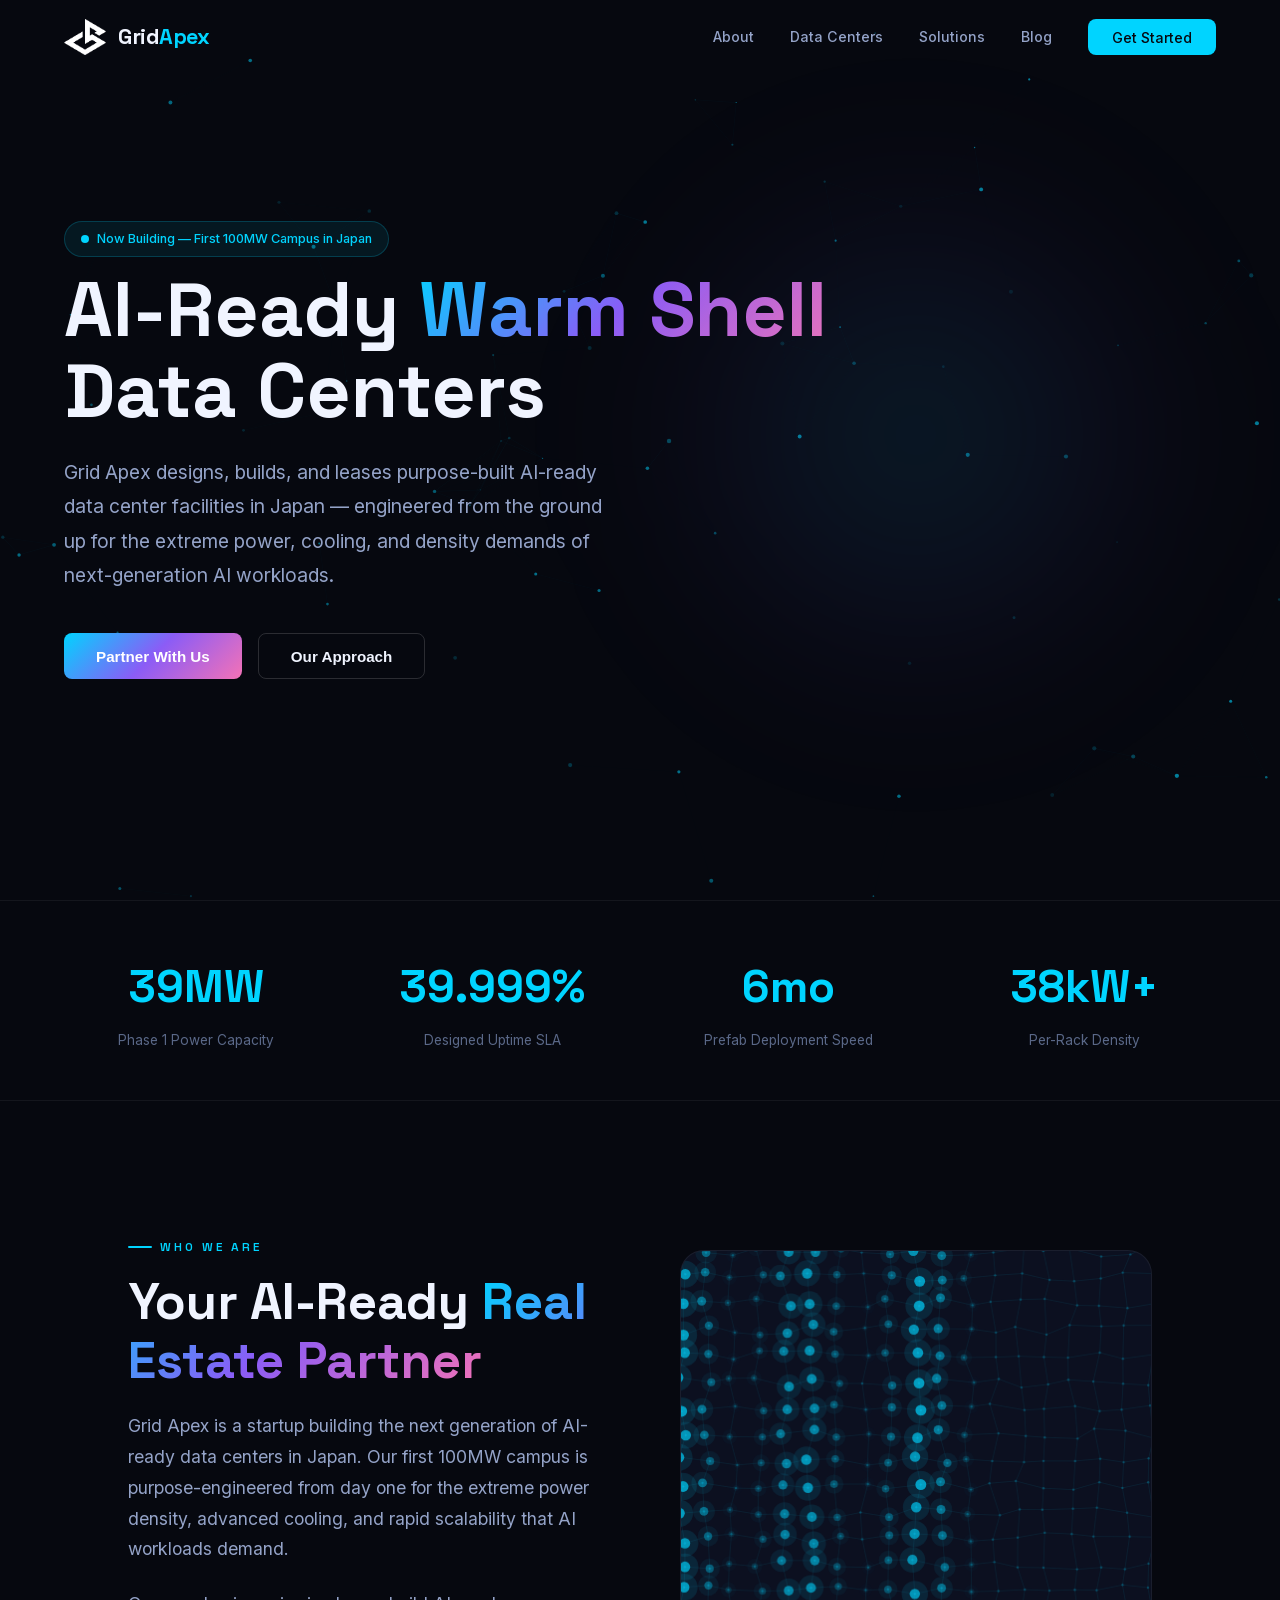
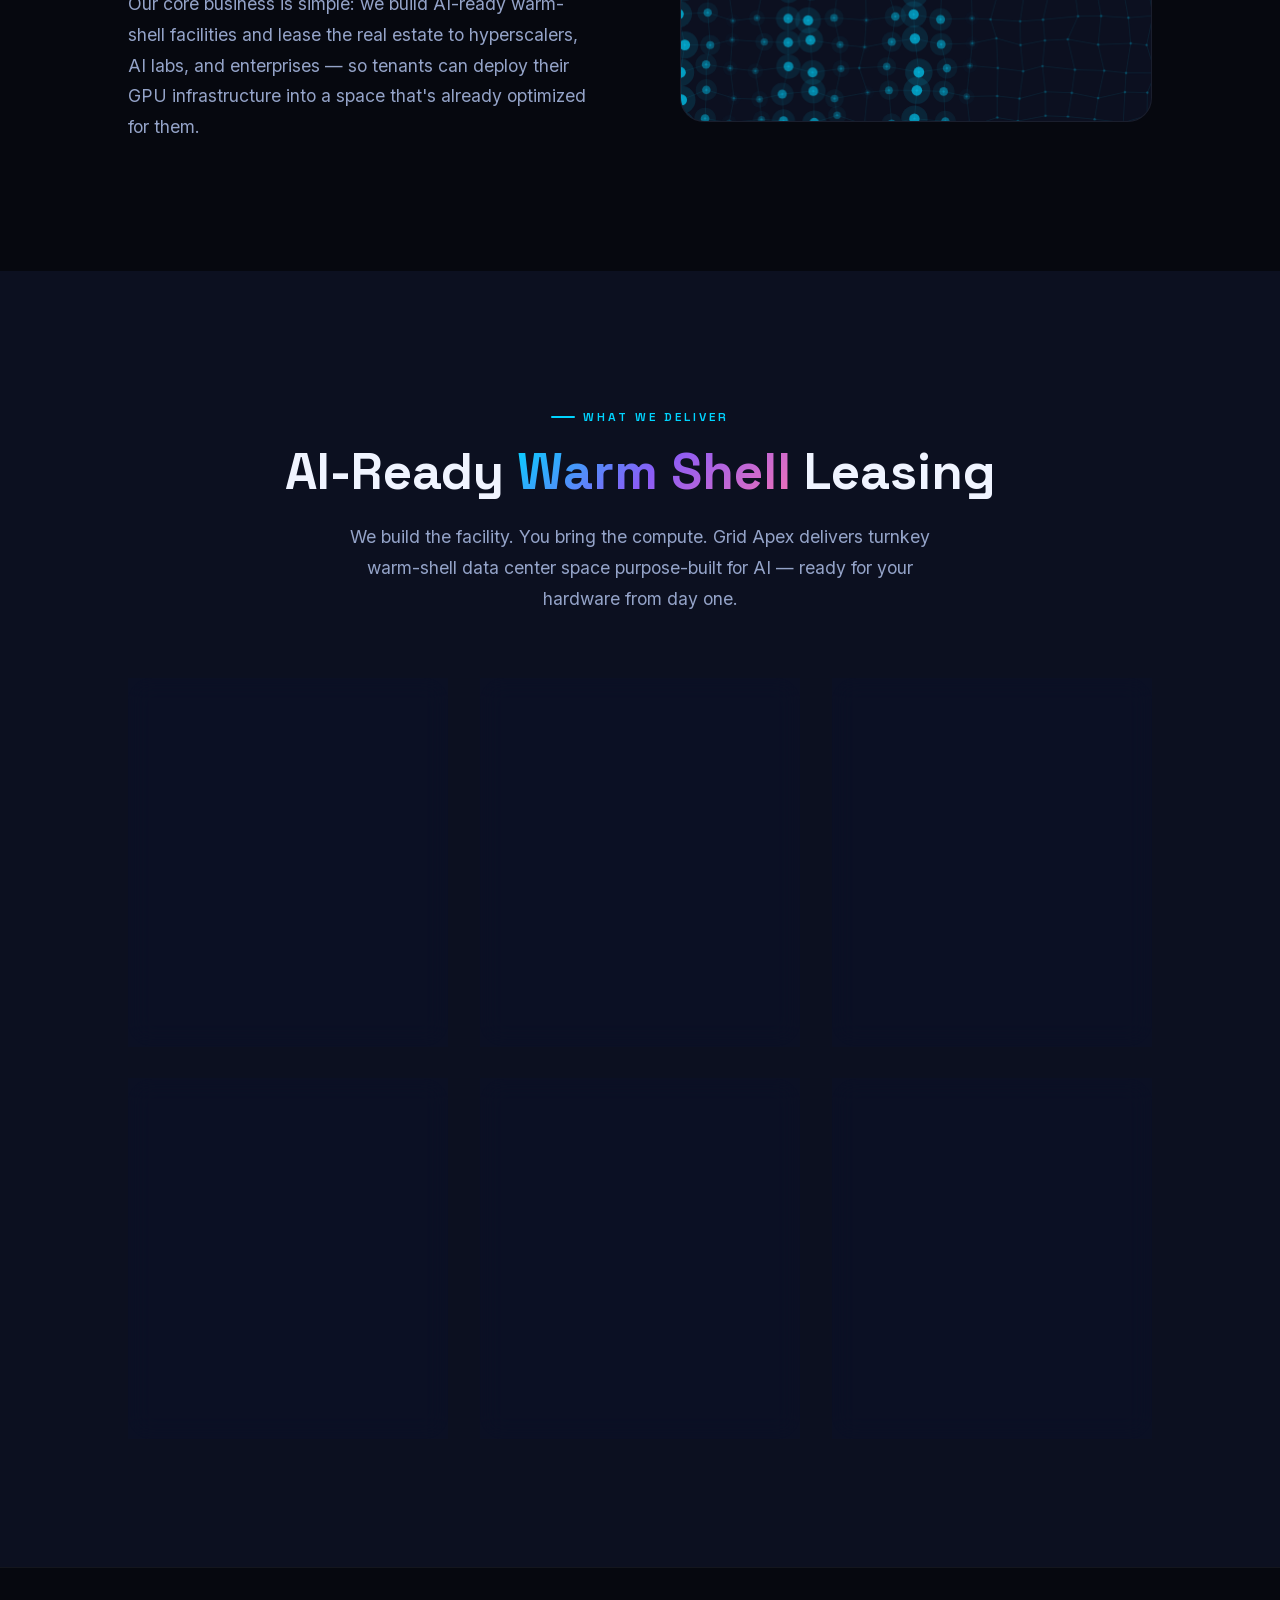
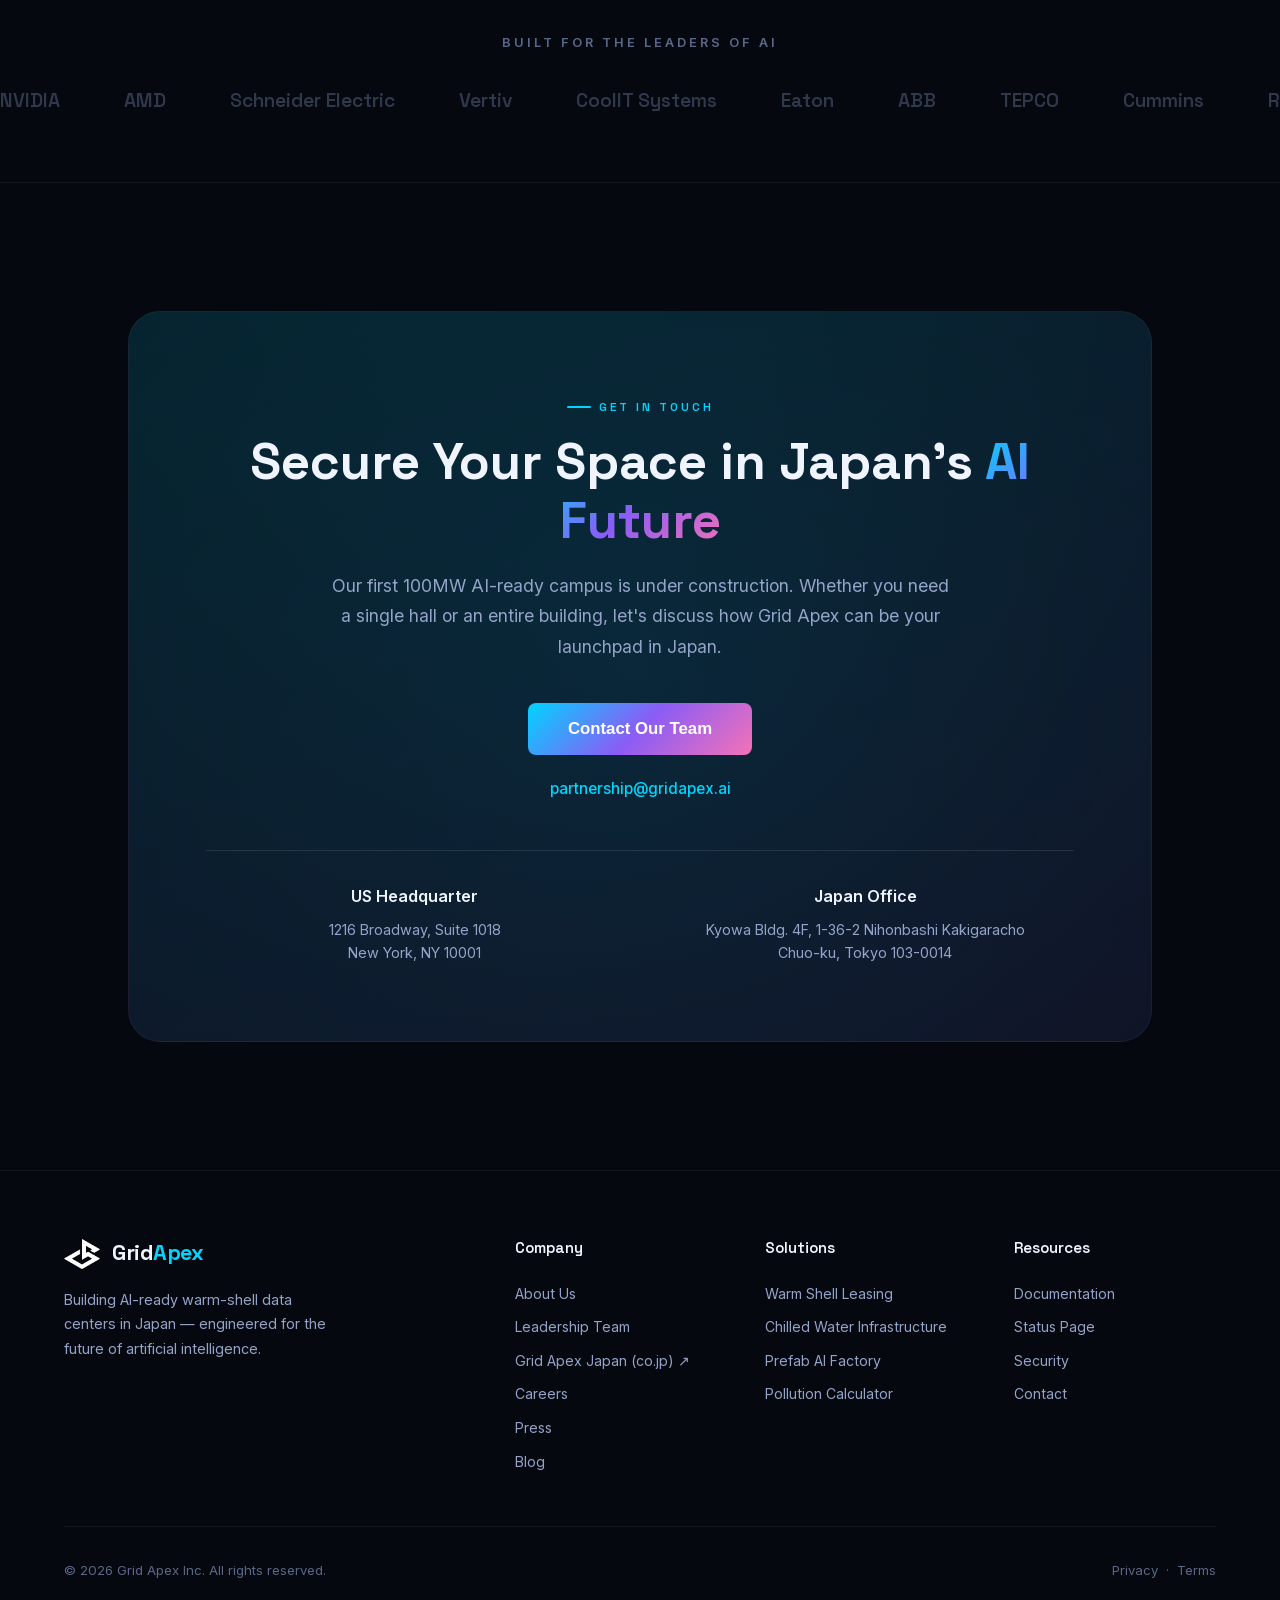
==== commit 4a098b13: "Hide Team and Ecosystem from navbar and remove Japan Entity link Co-Authored-By: Claude Opus 5.5 <no" ====
--- a/index.html
+++ b/index.html
@@ -27,9 +27,7 @@
         <li><a href="#about" data-i18n="nav.about">About</a></li>
         <li><a href="datacenters.html" data-i18n="nav.datacenters">Data Centers</a></li>
         <li><a href="solutions.html" data-i18n="nav.solutions">Solutions</a></li>
-        <li><a href="team.html" data-i18n="nav.team">Team</a></li>
         <li><a href="blog.html" data-i18n="nav.blog">Blog</a></li>
-        <li><a href="#partners" data-i18n="nav.ecosystem">Ecosystem</a></li>
         <li><a href="#contact" class="nav-cta" data-i18n="nav.cta">Get Started</a></li>
       </ul>
 
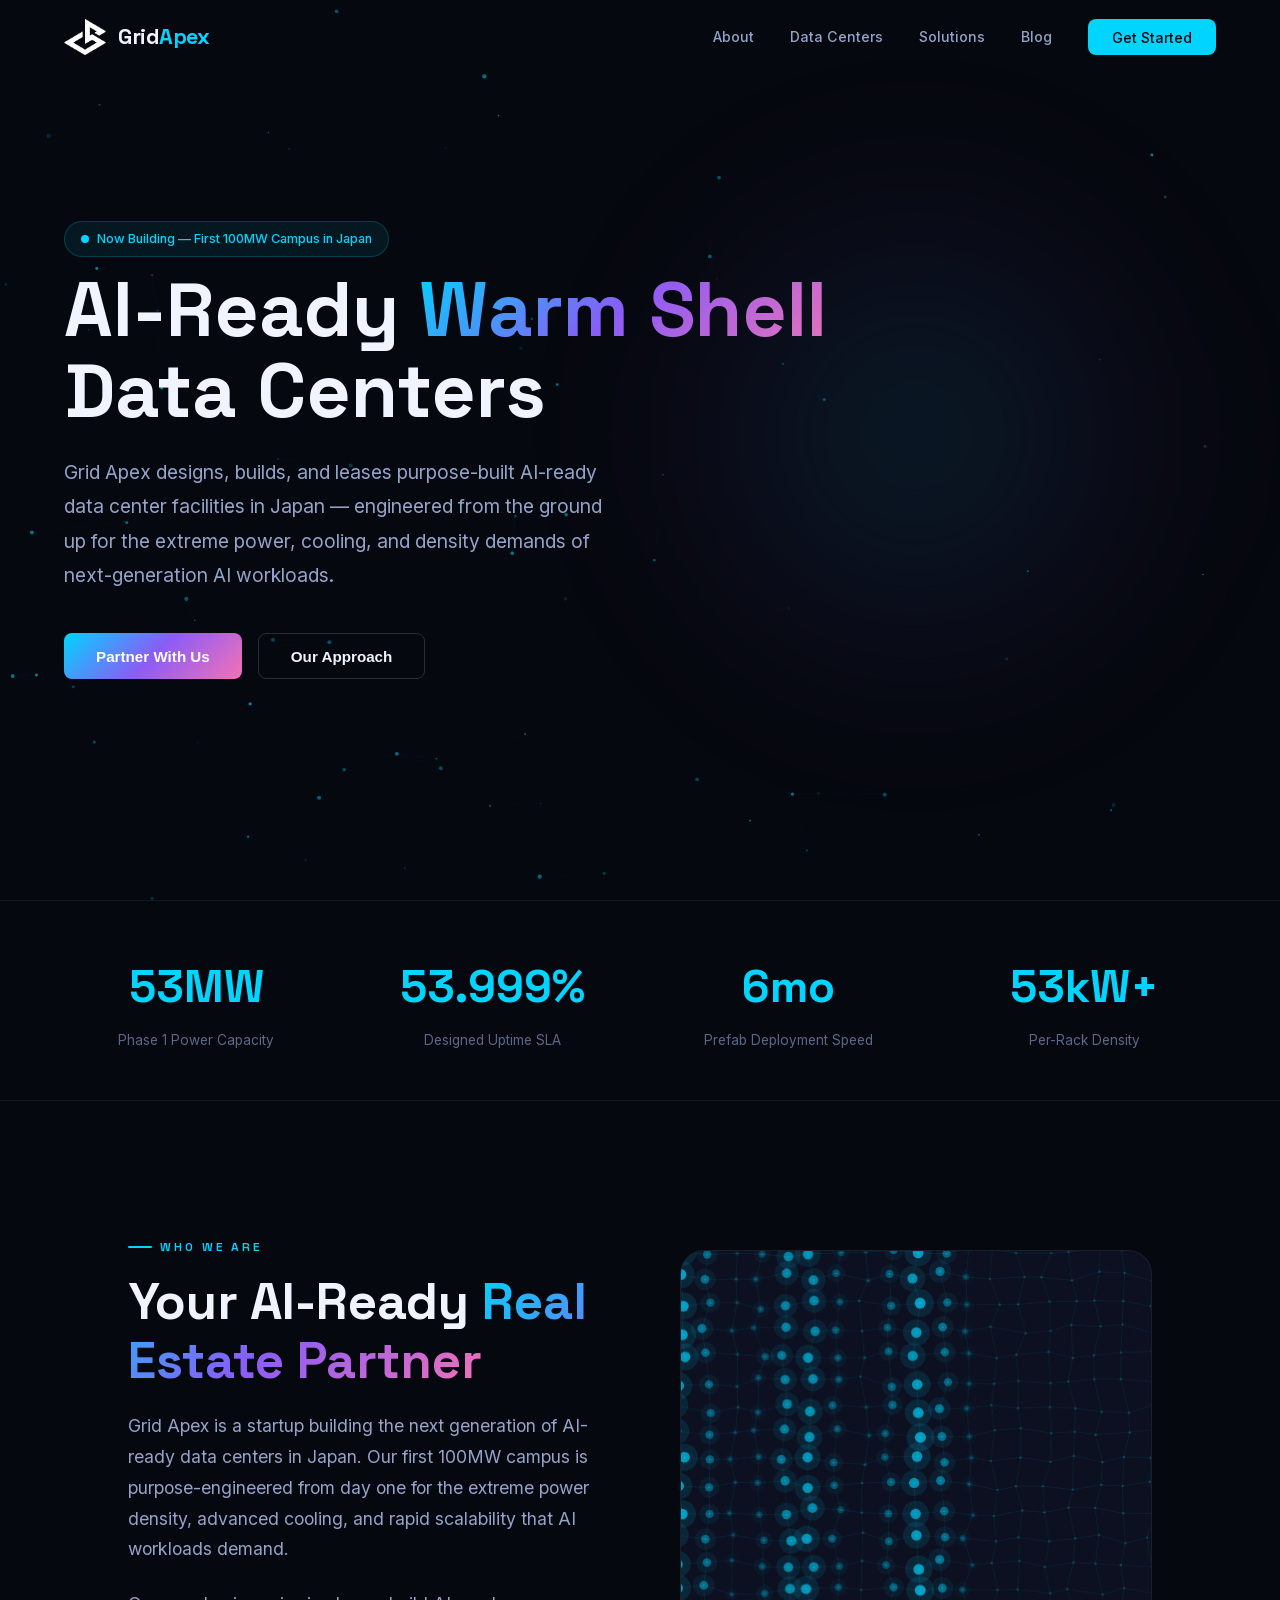
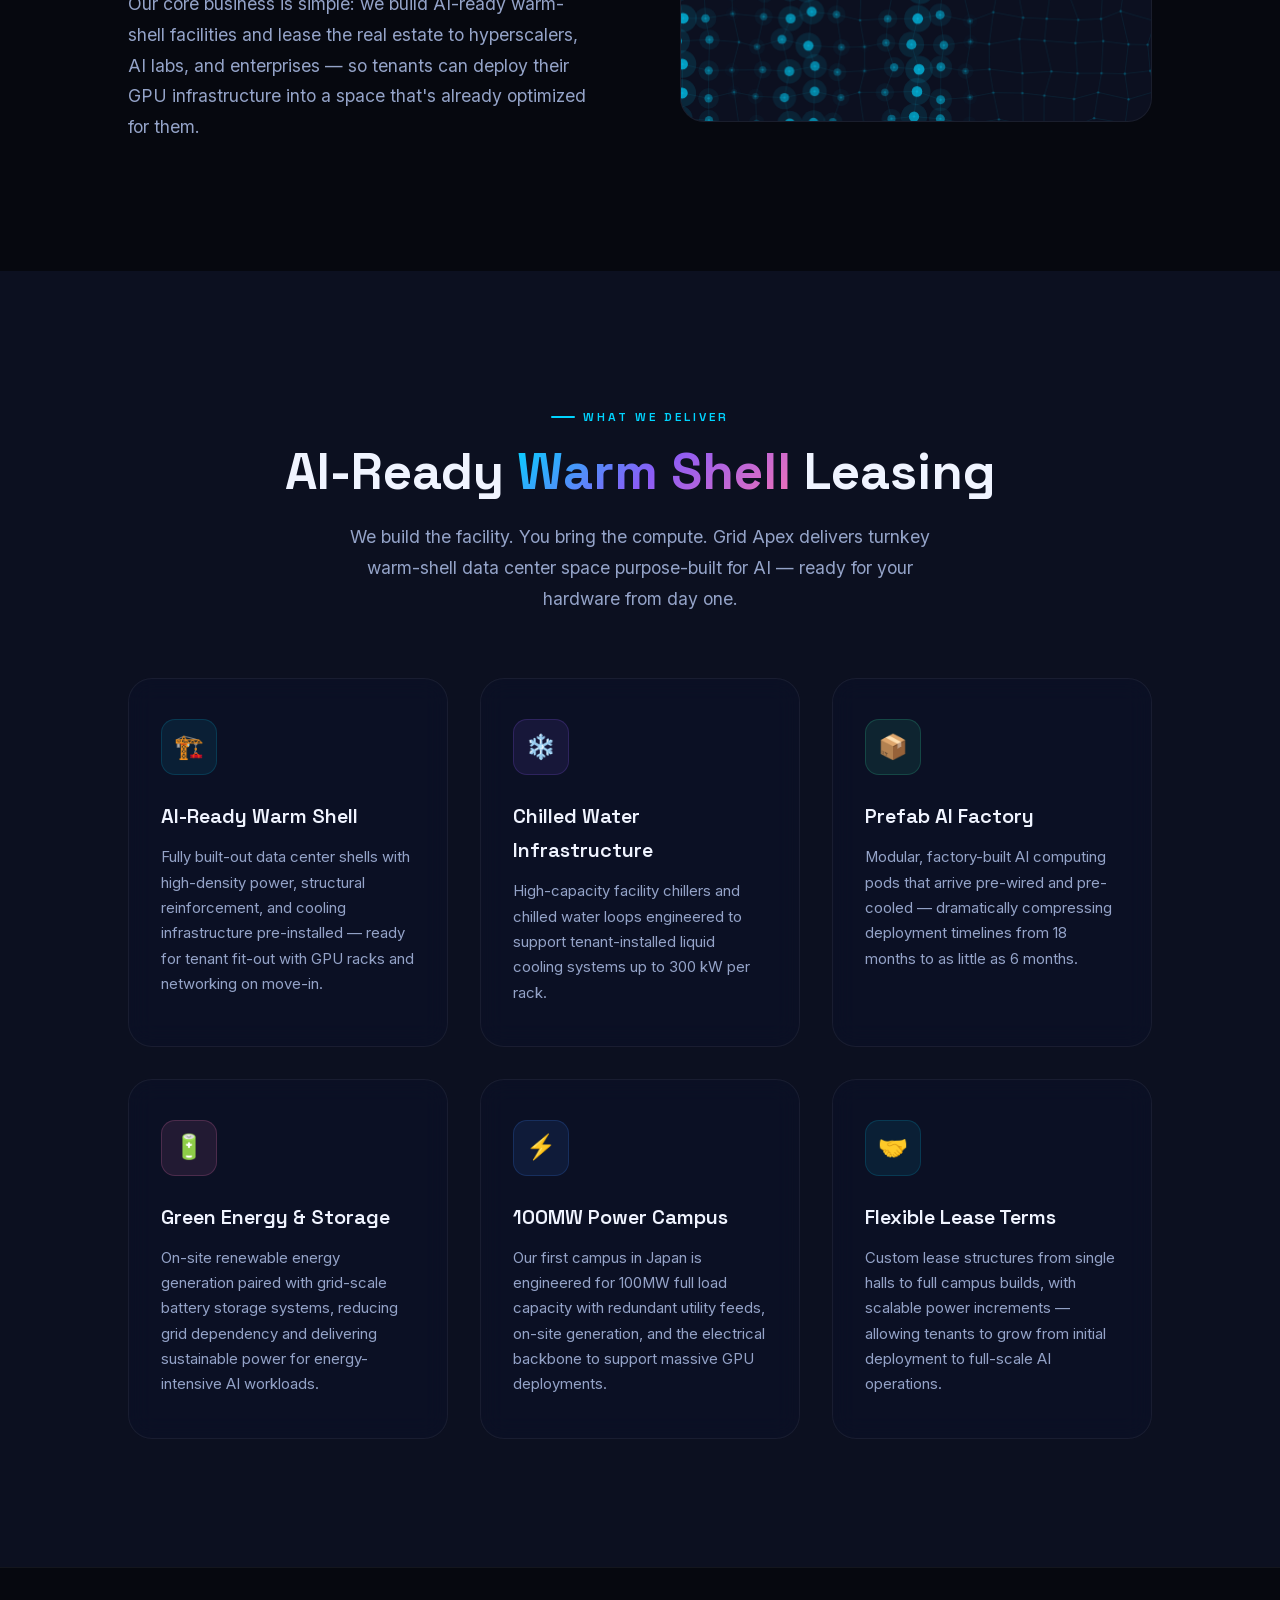
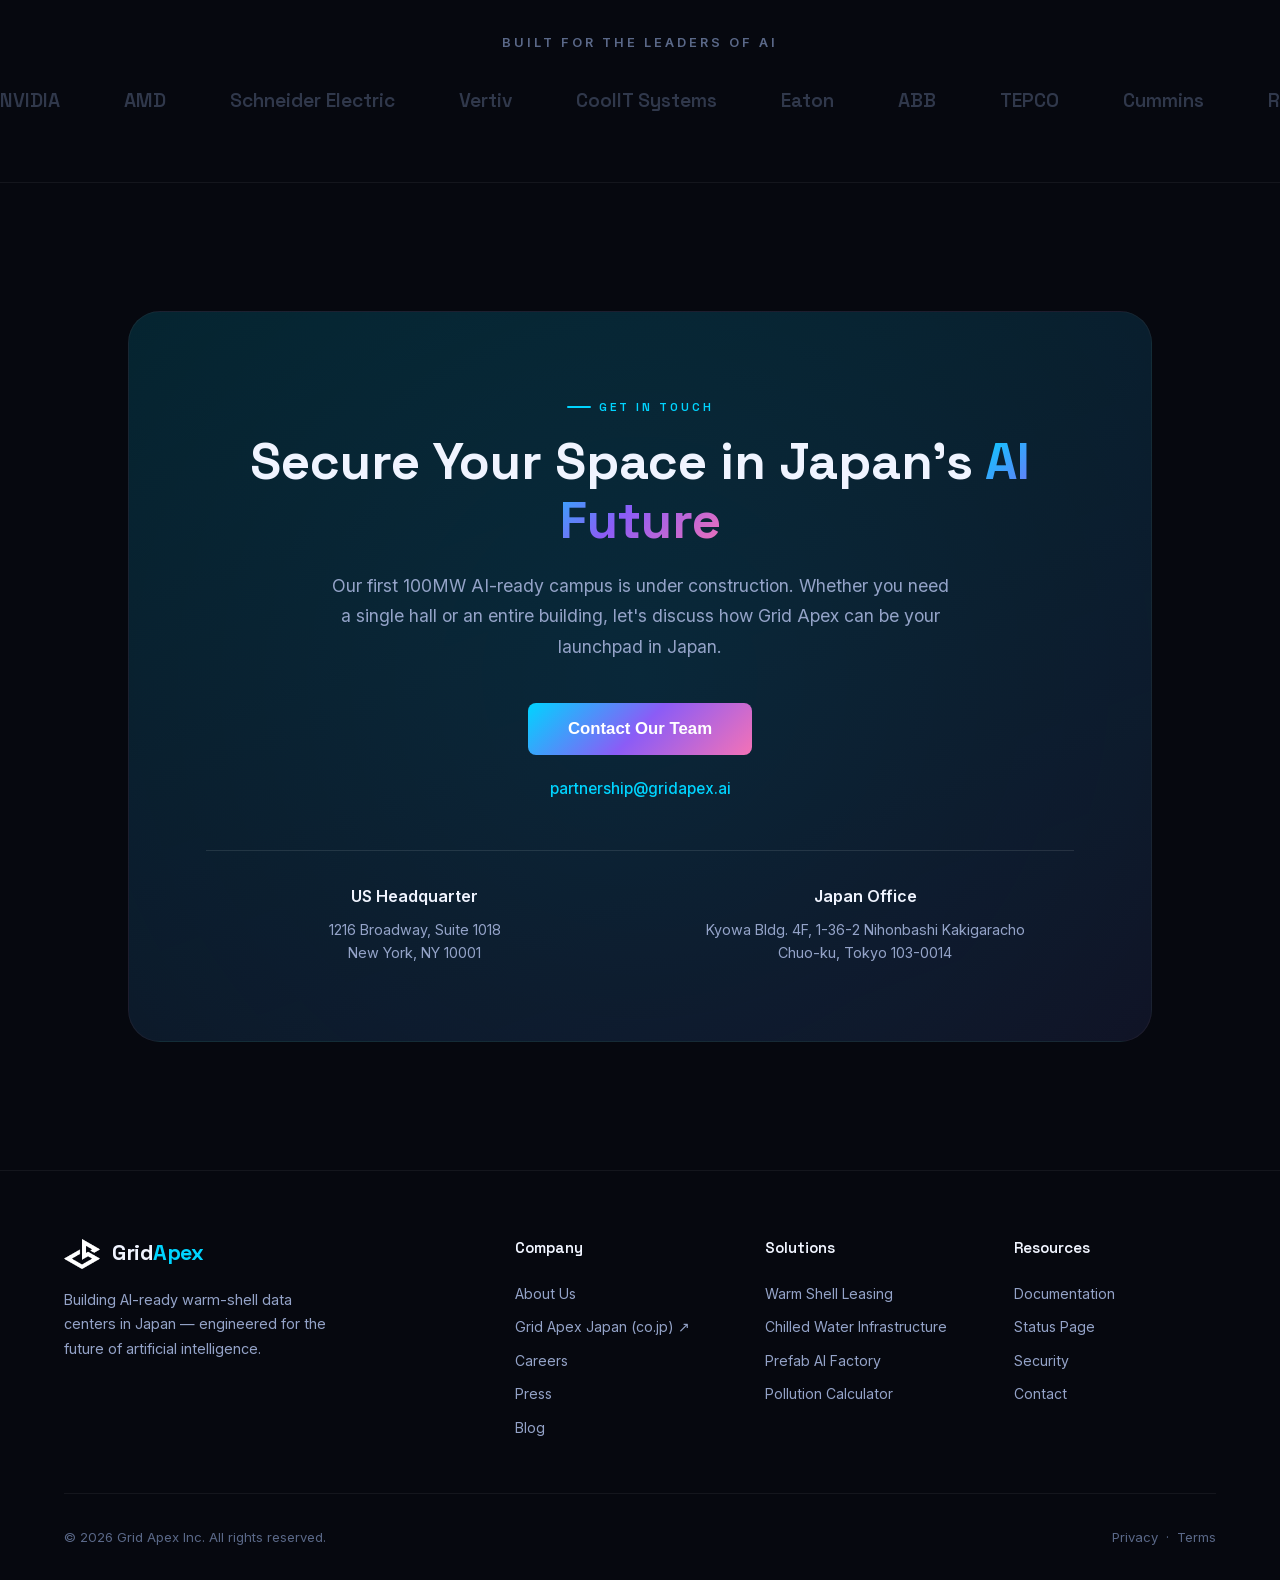
==== commit ea91feca: "Remove Leadership Team footer links from all pages Co-Authored-By: Claude Opus 5.5 <noreply@anthropi" ====
--- a/index.html
+++ b/index.html
@@ -220,7 +220,6 @@
         <div class="footer-col">
           <h4 data-i18n="footer.company">Company</h4>
           <a href="#about" data-i18n="footer.about">About Us</a>
-          <a href="team.html">Leadership Team</a>
           <a href="https://gridapex.co.jp" target="_blank" rel="noopener noreferrer" data-i18n="footer.japansite">Grid Apex Japan (co.jp) ↗</a>
           <a href="#" data-i18n="footer.careers">Careers</a>
           <a href="#" data-i18n="footer.press">Press</a>
